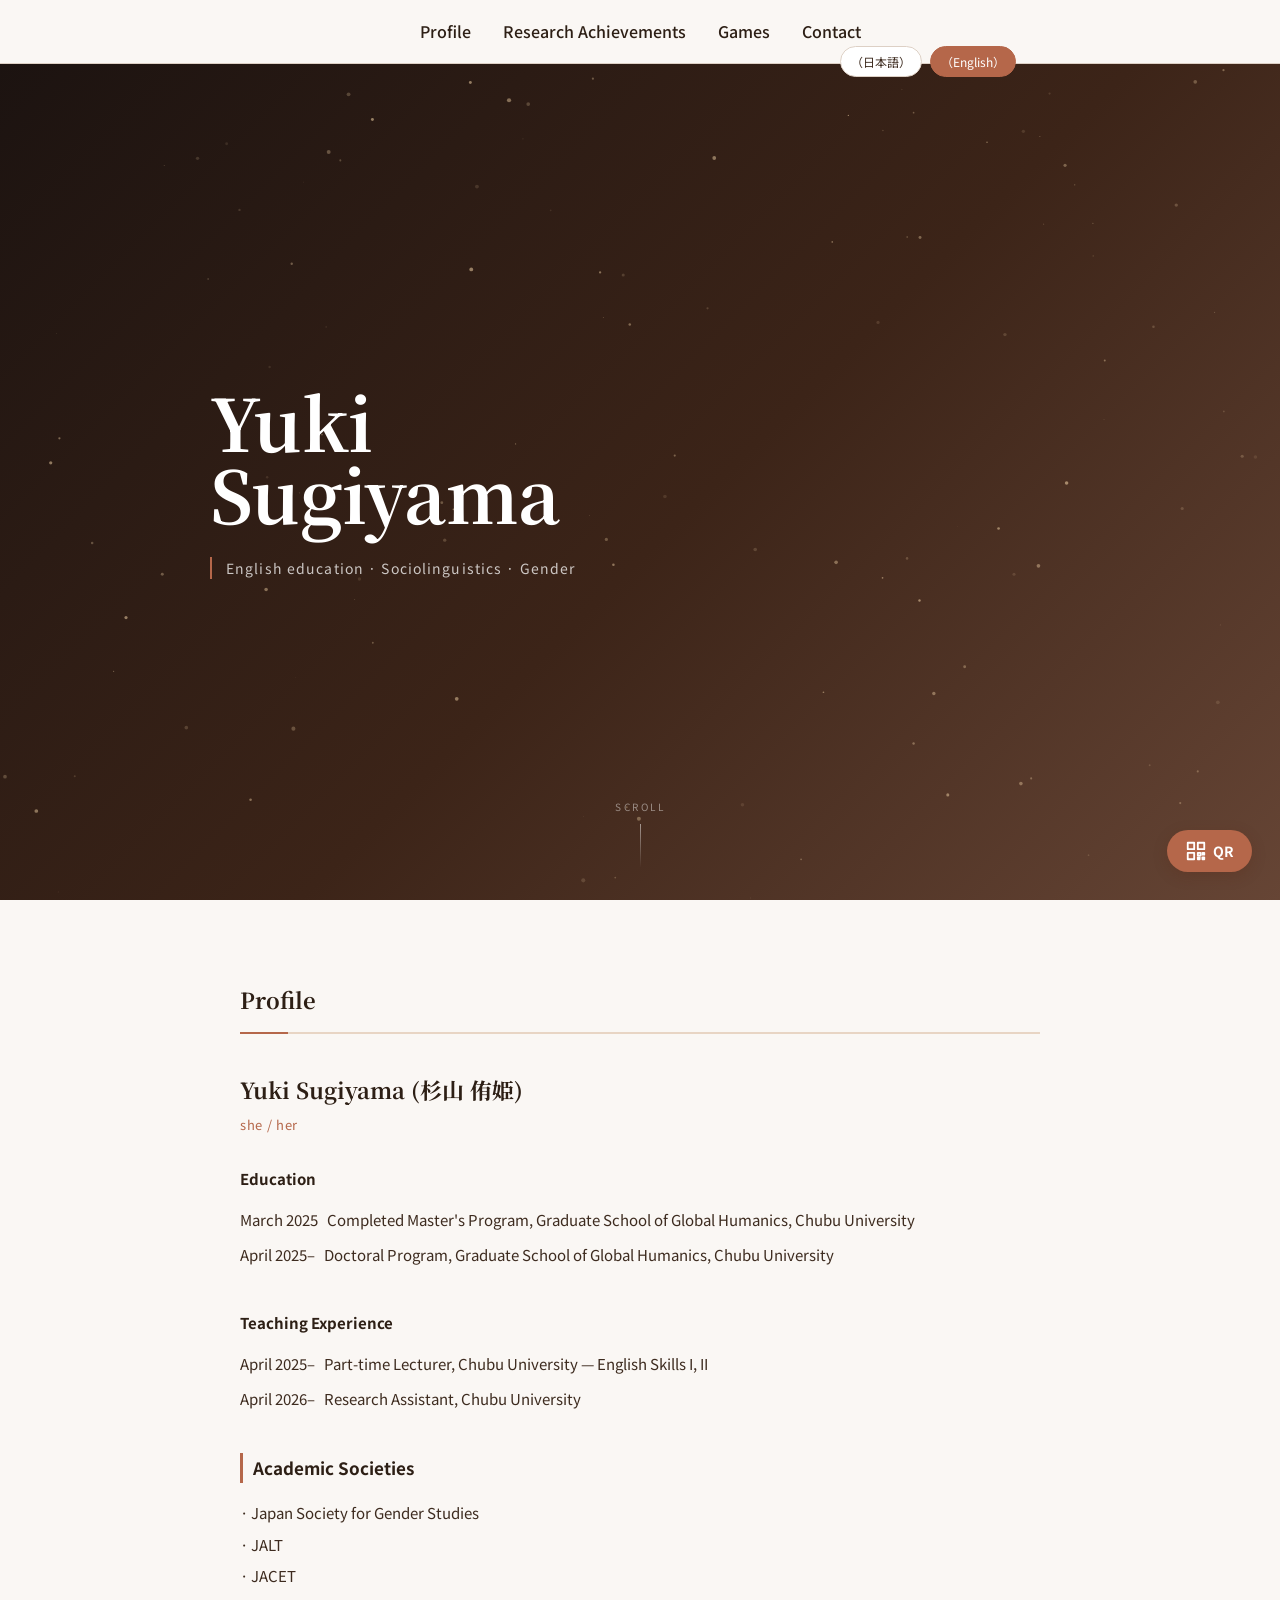
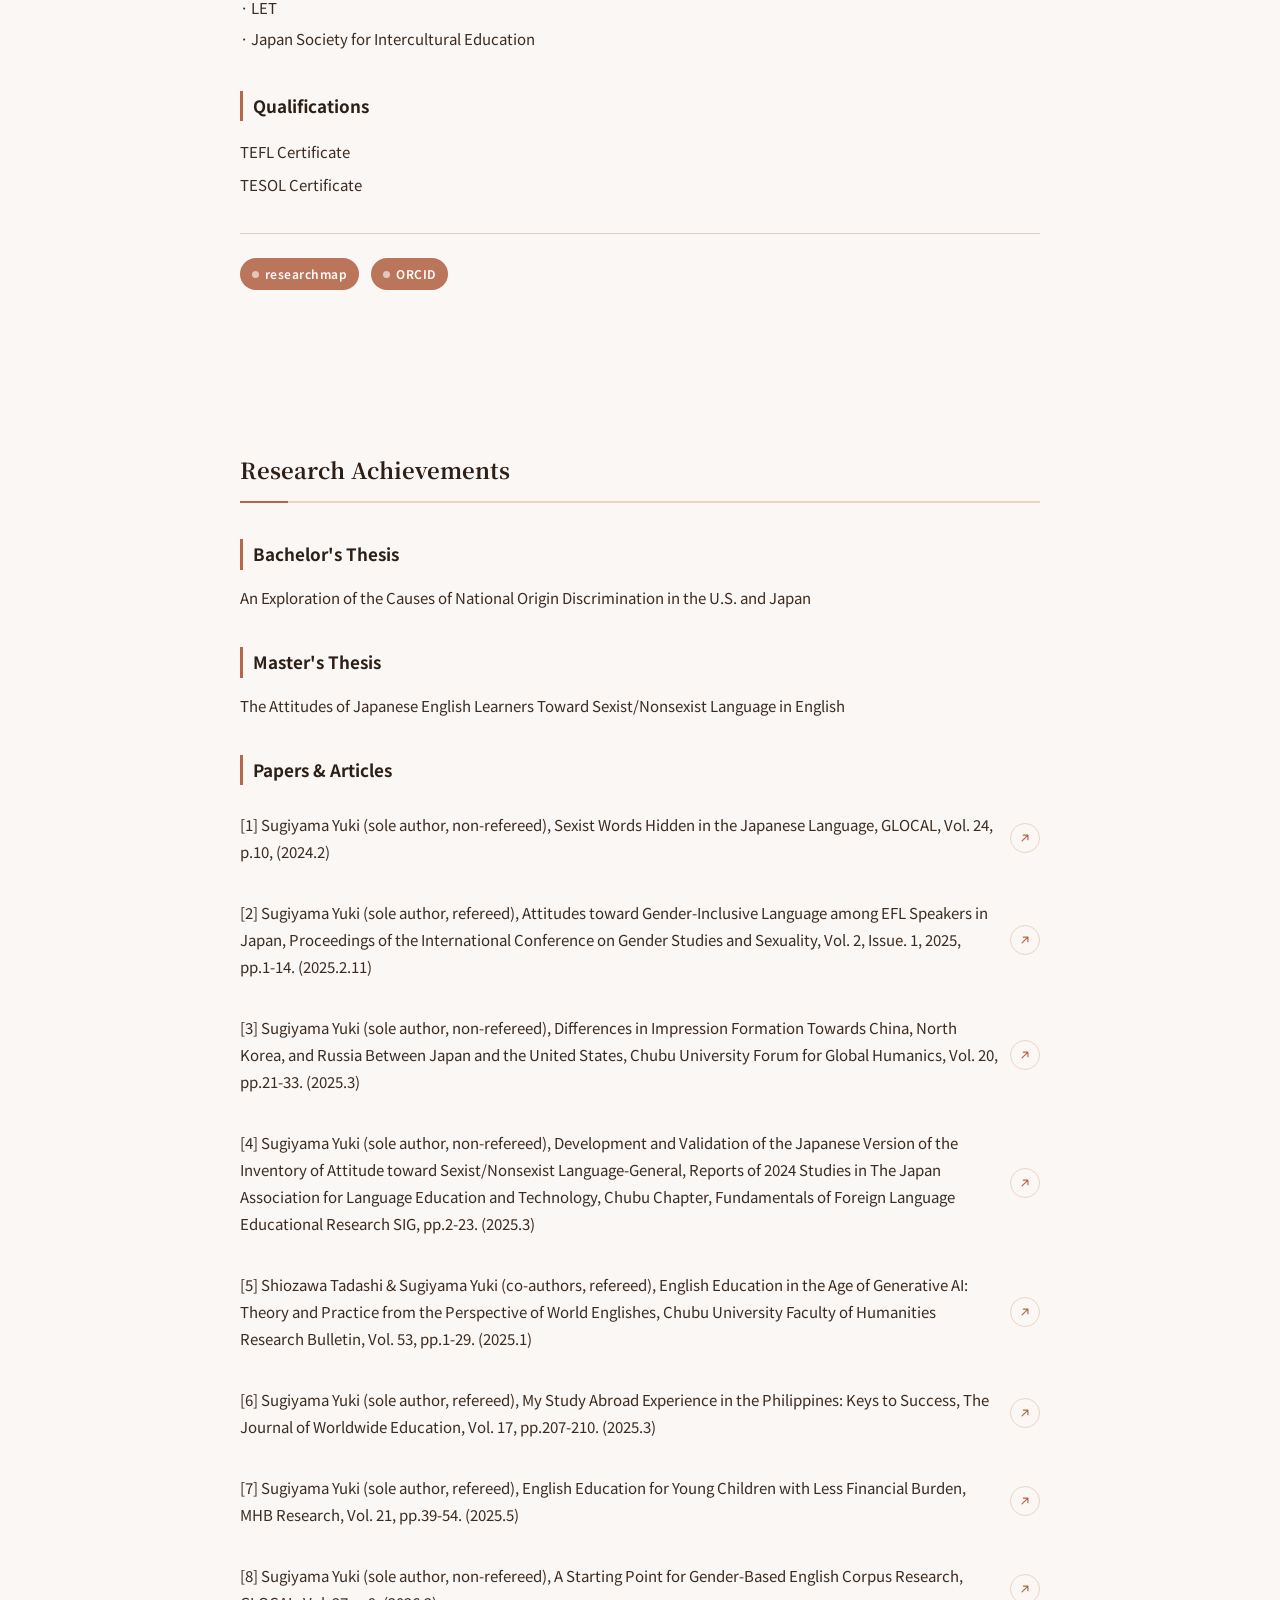
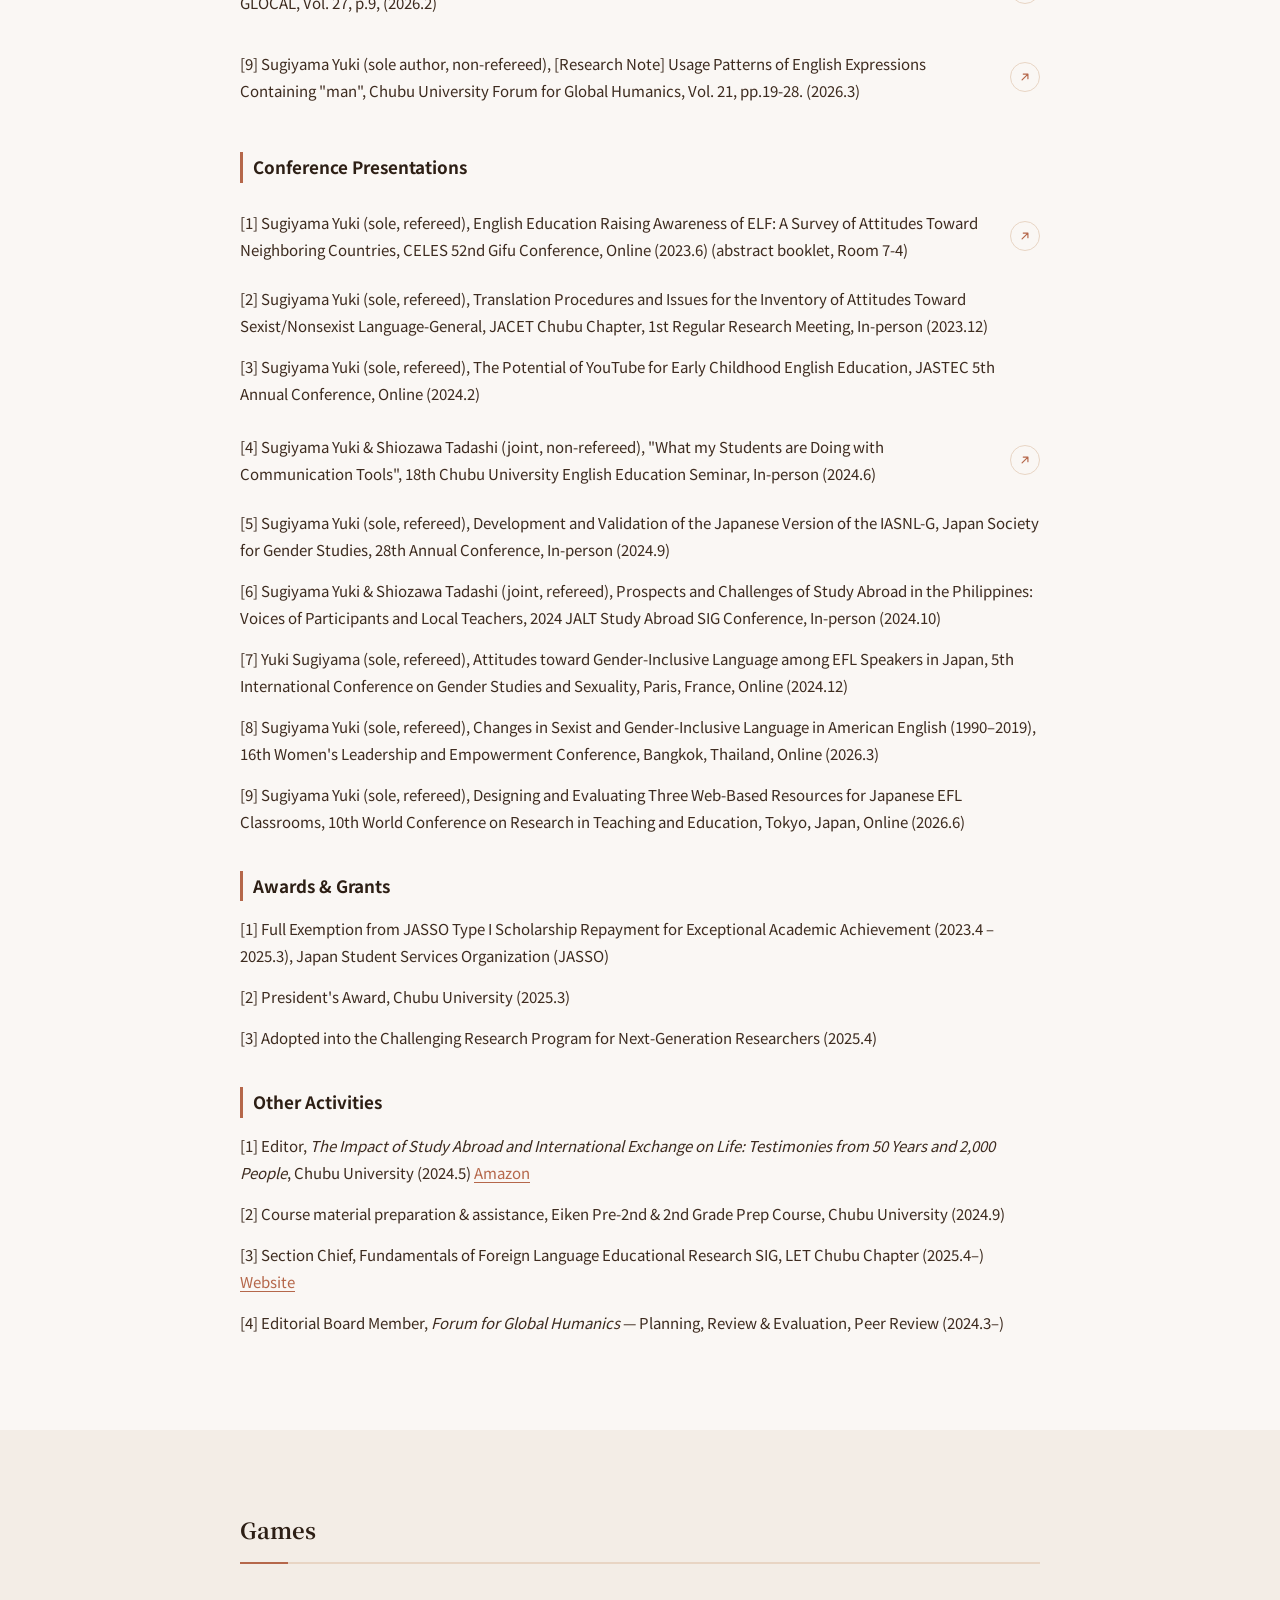
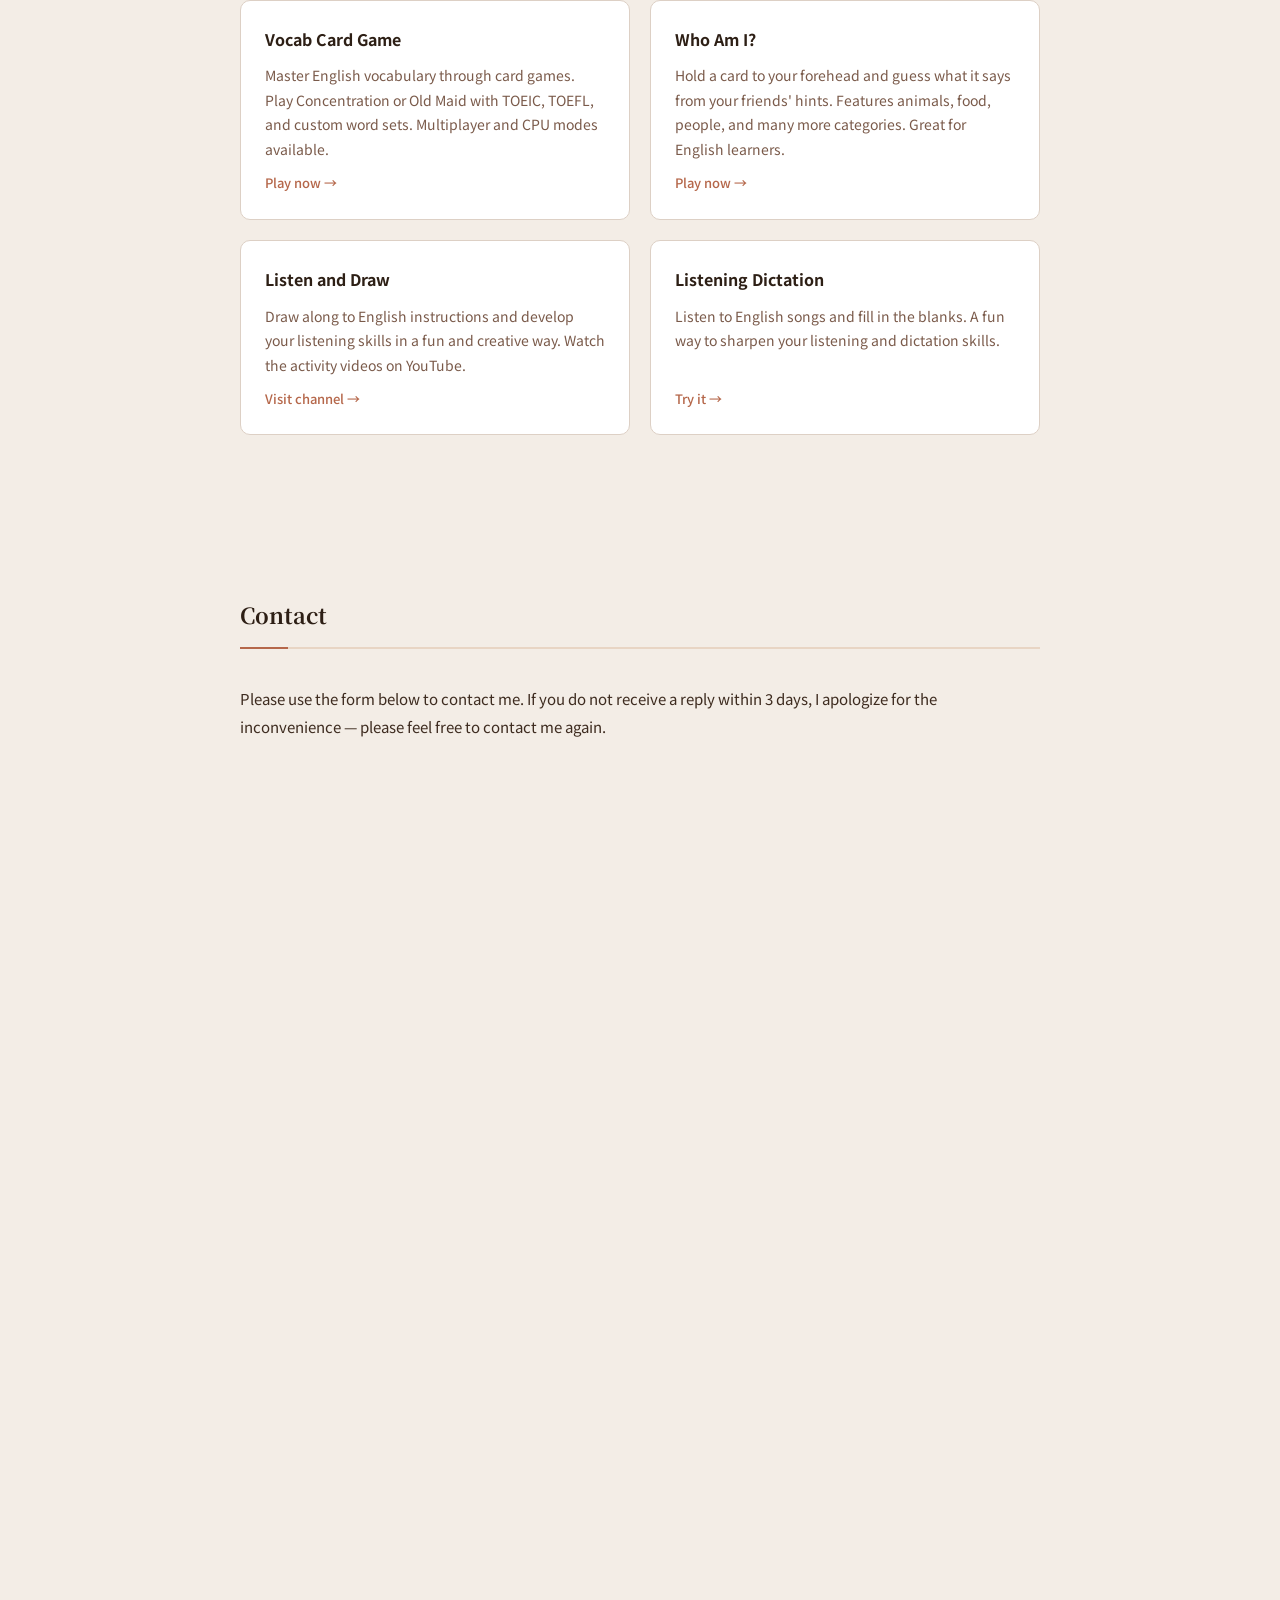
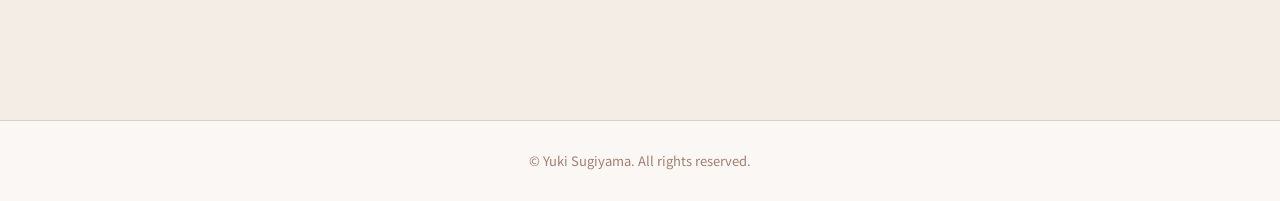
==== index-en.html @ 424f54a1 "Use hoverable link cards for presentations with PDFs Co-Authored-By: Claude Opus 5.5 <noreply@anthro" ====
<!DOCTYPE html>
<html lang="en">
<head>
  <meta charset="UTF-8">
  <meta name="viewport" content="width=device-width, initial-scale=1.0">
  <title>Yuki Sugiyama</title>
  <meta name="description" content="Personal website of Yuki Sugiyama, a doctoral researcher at Chubu University specializing in English education, sociolinguistics, and gender studies. Includes research publications and conference presentations.">
  <meta name="keywords" content="Yuki Sugiyama, English education, sociolinguistics, gender studies, Chubu University, gender-inclusive language, EFL">
  <meta name="author" content="Yuki Sugiyama">
  <link rel="canonical" href="https://klcyber.github.io/yukisugiyama-hp/index-en.html">
  <meta property="og:title" content="Yuki Sugiyama">
  <meta property="og:description" content="Personal website of Yuki Sugiyama, doctoral researcher specializing in English education, sociolinguistics, and gender studies.">
  <meta property="og:url" content="https://klcyber.github.io/yukisugiyama-hp/index-en.html">
  <meta property="og:type" content="website">
  <meta property="og:locale" content="en_US">
  <link rel="icon" href="favicon.svg" type="image/svg+xml">
  <link rel="stylesheet" href="style.css">
</head>
<body>

  <!-- NAVIGATION -->
  <header>
    <nav>
      <button class="hamburger" id="hamburger" aria-label="Menu">
        <span></span><span></span><span></span>
      </button>
      <div class="nav-main" id="nav-main">
        <ul class="nav-links">
          <li><a href="#profile">Profile</a></li>
          <li><a href="#research">Research Achievements</a></li>
          <li><a href="#games">Games</a></li>
          <li><a href="#contact">Contact</a></li>
        </ul>
        <div class="nav-lang">
          <a href="index.html">（日本語）</a>
          <a href="index-en.html" class="active">（English）</a>
        </div>
      </div>
    </nav>
  </header>

  <main>

    <!-- HERO -->
    <section id="hero">
      <canvas id="hero-canvas"></canvas>
      <div class="hero-inner">
        <div class="hero-content">
          <p class="hero-en-name">Yuki<br>Sugiyama</p>
          <p class="hero-tagline">English education &middot; Sociolinguistics &middot; Gender</p>
        </div>
      </div>
      <div class="hero-scroll" aria-hidden="true">
        <span>scroll</span>
        <div class="hero-scroll-line"></div>
      </div>
    </section>

    <!-- PROFILE -->
    <section id="profile" class="section reveal">
      <div class="section-inner">
        <h2 class="section-title">Profile</h2>

        <p class="profile-name">Yuki Sugiyama (杉山 侑姫)</p>
        <p class="profile-pronouns">she / her</p>

        <p class="profile-label">Education</p>
        <ul class="education-list">
          <li>March 2025 &nbsp; Completed Master's Program, Graduate School of Global Humanics, Chubu University</li>
          <li>April 2025– &nbsp; Doctoral Program, Graduate School of Global Humanics, Chubu University</li>
        </ul>

        <p class="profile-label">Teaching Experience</p>
        <ul class="education-list">
          <li>April 2025– &nbsp; Part-time Lecturer, Chubu University — English Skills I, II</li>
          <li>April 2026– &nbsp; Research Assistant, Chubu University</li>
        </ul>

        <h3 class="sub-title">Academic Societies</h3>
        <p class="society-list">
          · Japan Society for Gender Studies<br>
          · JALT<br>
          · JACET<br>
          · LET<br>
          · Japan Society for Intercultural Education
        </p>

        <h3 class="sub-title">Qualifications</h3>
        <ul class="cert-list">
          <li>TEFL Certificate</li>
          <li>TESOL Certificate</li>
        </ul>

        <div class="profile-links">
          <a href="https://researchmap.jp/elmon" target="_blank" rel="noopener" class="profile-link-btn">
            researchmap
          </a>
          <a href="https://orcid.org/0009-0003-7171-4596" target="_blank" rel="noopener" class="profile-link-btn">
            ORCID
          </a>
        </div>
      </div>
    </section>

    <!-- RESEARCH ACHIEVEMENTS -->
    <section id="research" class="section reveal">
      <div class="section-inner">
        <h2 class="section-title">Research Achievements</h2>

        <h3 class="sub-title">Bachelor's Thesis</h3>
        <p class="research-item">An Exploration of the Causes of National Origin Discrimination in the U.S. and Japan</p>

        <h3 class="sub-title">Master's Thesis</h3>
        <p class="research-item">The Attitudes of Japanese English Learners Toward Sexist/Nonsexist Language in English</p>

        <h3 class="sub-title">Papers & Articles</h3>
        <p class="research-item paper-linked">
          [1] Sugiyama Yuki (sole author, non-refereed), Sexist Words Hidden in the Japanese Language, GLOCAL, Vol. 24, p.10, (2024.2)
          <a href="https://www.chubu.ac.jp/academics/wp-content/uploads/sites/9/2024/03/graduate-global-humanics-report-24.pdf" target="_blank" rel="noopener" class="paper-link" aria-label="Open paper"><svg viewBox="0 0 24 24" width="14" height="14" aria-hidden="true"><path d="M7 17L17 7M9 7h8v8" fill="none" stroke="currentColor" stroke-width="2" stroke-linecap="round" stroke-linejoin="round"/></svg></a>
        </p>
        <p class="research-item paper-linked">
          [2] Sugiyama Yuki (sole author, refereed), Attitudes toward Gender-Inclusive Language among EFL Speakers in Japan, Proceedings of the International Conference on Gender Studies and Sexuality, Vol. 2, Issue. 1, 2025, pp.1-14. (2025.2.11)
          <a href="https://www.researchgate.net/publication/388889682_The_Attitudes_toward_Gender-Inclusive_Language_among_EFL_Speakers_in_Japan" target="_blank" rel="noopener" class="paper-link" aria-label="Open paper"><svg viewBox="0 0 24 24" width="14" height="14" aria-hidden="true"><path d="M7 17L17 7M9 7h8v8" fill="none" stroke="currentColor" stroke-width="2" stroke-linecap="round" stroke-linejoin="round"/></svg></a>
        </p>
        <p class="research-item paper-linked">
          [3] Sugiyama Yuki (sole author, non-refereed), Differences in Impression Formation Towards China, North Korea, and Russia Between Japan and the United States, Chubu University Forum for Global Humanics, Vol. 20, pp.21-33. (2025.3)
          <a href="https://elib.bliss.chubu.ac.jp/iwjs0030opc/XC24000139" target="_blank" rel="noopener" class="paper-link" aria-label="Open paper"><svg viewBox="0 0 24 24" width="14" height="14" aria-hidden="true"><path d="M7 17L17 7M9 7h8v8" fill="none" stroke="currentColor" stroke-width="2" stroke-linecap="round" stroke-linejoin="round"/></svg></a>
        </p>
        <p class="research-item paper-linked">
          [4] Sugiyama Yuki (sole author, non-refereed), Development and Validation of the Japanese Version of the Inventory of Attitude toward Sexist/Nonsexist Language-General, Reports of 2024 Studies in The Japan Association for Language Education and Technology, Chubu Chapter, Fundamentals of Foreign Language Educational Research SIG, pp.2-23. (2025.3)
          <a href="https://www.letchubu.org/sig/kiso/報告論集/外国語教育基礎研究部会2024年度報告論集/" target="_blank" rel="noopener" class="paper-link" aria-label="Open paper"><svg viewBox="0 0 24 24" width="14" height="14" aria-hidden="true"><path d="M7 17L17 7M9 7h8v8" fill="none" stroke="currentColor" stroke-width="2" stroke-linecap="round" stroke-linejoin="round"/></svg></a>
        </p>
        <p class="research-item paper-linked">
          [5] Shiozawa Tadashi &amp; Sugiyama Yuki (co-authors, refereed), English Education in the Age of Generative AI: Theory and Practice from the Perspective of World Englishes, Chubu University Faculty of Humanities Research Bulletin, Vol. 53, pp.1-29. (2025.1)
          <a href="https://elib.bliss.chubu.ac.jp/iwjs0030opc/XC24000131" target="_blank" rel="noopener" class="paper-link" aria-label="Open paper"><svg viewBox="0 0 24 24" width="14" height="14" aria-hidden="true"><path d="M7 17L17 7M9 7h8v8" fill="none" stroke="currentColor" stroke-width="2" stroke-linecap="round" stroke-linejoin="round"/></svg></a>
        </p>
        <p class="research-item paper-linked">
          [6] Sugiyama Yuki (sole author, refereed), My Study Abroad Experience in the Philippines: Keys to Success, The Journal of Worldwide Education, Vol. 17, pp.207-210. (2025.3)
          <a href="https://drive.google.com/file/d/1z8dxnHLwElWVASfMl4xkGXuutMvFASbz/view" target="_blank" rel="noopener" class="paper-link" aria-label="Open paper"><svg viewBox="0 0 24 24" width="14" height="14" aria-hidden="true"><path d="M7 17L17 7M9 7h8v8" fill="none" stroke="currentColor" stroke-width="2" stroke-linecap="round" stroke-linejoin="round"/></svg></a>
        </p>
        <p class="research-item paper-linked">
          [7] Sugiyama Yuki (sole author, refereed), English Education for Young Children with Less Financial Burden, MHB Research, Vol. 21, pp.39-54. (2025.5)
          <a href="https://hdl.handle.net/11094/102058" target="_blank" rel="noopener" class="paper-link" aria-label="Open paper"><svg viewBox="0 0 24 24" width="14" height="14" aria-hidden="true"><path d="M7 17L17 7M9 7h8v8" fill="none" stroke="currentColor" stroke-width="2" stroke-linecap="round" stroke-linejoin="round"/></svg></a>
        </p>
        <p class="research-item paper-linked">
          [8] Sugiyama Yuki (sole author, non-refereed), A Starting Point for Gender-Based English Corpus Research, GLOCAL, Vol. 27, p.9, (2026.2)
          <a href="https://www.chubu.ac.jp/academics/wp-content/uploads/sites/9/2026/03/graduate-global-humanics-report-27.pdf" target="_blank" rel="noopener" class="paper-link" aria-label="Open paper"><svg viewBox="0 0 24 24" width="14" height="14" aria-hidden="true"><path d="M7 17L17 7M9 7h8v8" fill="none" stroke="currentColor" stroke-width="2" stroke-linecap="round" stroke-linejoin="round"/></svg></a>
        </p>
        <p class="research-item paper-linked">
          [9] Sugiyama Yuki (sole author, non-refereed), [Research Note] Usage Patterns of English Expressions Containing "man", Chubu University Forum for Global Humanics, Vol. 21, pp.19-28. (2026.3)
          <a href="https://elib.bliss.chubu.ac.jp/iwjs0030opc/XC25000104" target="_blank" rel="noopener" class="paper-link" aria-label="Open paper"><svg viewBox="0 0 24 24" width="14" height="14" aria-hidden="true"><path d="M7 17L17 7M9 7h8v8" fill="none" stroke="currentColor" stroke-width="2" stroke-linecap="round" stroke-linejoin="round"/></svg></a>
        </p>

        <h3 class="sub-title">Conference Presentations</h3>
        <p class="research-item paper-linked">
          [1] Sugiyama Yuki (sole, refereed), English Education Raising Awareness of ELF: A Survey of Attitudes Toward Neighboring Countries, CELES 52nd Gifu Conference, Online (2023.6) (abstract booklet, Room 7-4)
          <a href="https://www.celes.info/gifu2023/wp-content/uploads/2023/06/%E5%B2%90%E9%98%9C%E5%A4%A7%E4%BC%9A2023_%E7%99%BA%E8%A1%A8%E8%A6%81%E6%97%A8%E3%81%BE%E3%81%A8%E3%82%81%E4%B8%80%E6%97%A5%E7%9B%AE_%E6%94%B9.pdf" target="_blank" rel="noopener" class="paper-link" aria-label="Open material"><svg viewBox="0 0 24 24" width="14" height="14" aria-hidden="true"><path d="M7 17L17 7M9 7h8v8" fill="none" stroke="currentColor" stroke-width="2" stroke-linecap="round" stroke-linejoin="round"/></svg></a>
        </p>
        <p class="research-item">
          [2] Sugiyama Yuki (sole, refereed), Translation Procedures and Issues for the Inventory of Attitudes Toward Sexist/Nonsexist Language-General, JACET Chubu Chapter, 1st Regular Research Meeting, In-person (2023.12)
        </p>
        <p class="research-item">
          [3] Sugiyama Yuki (sole, refereed), The Potential of YouTube for Early Childhood English Education, JASTEC 5th Annual Conference, Online (2024.2)
        </p>
        <p class="research-item paper-linked">
          [4] Sugiyama Yuki &amp; Shiozawa Tadashi (joint, non-refereed), "What my Students are Doing with Communication Tools", 18th Chubu University English Education Seminar, In-person (2024.6)
          <a href="https://www.chubu.ac.jp/news/wp-content/uploads/sites/3/2024/05/news-33935-01.pdf" target="_blank" rel="noopener" class="paper-link" aria-label="Open material"><svg viewBox="0 0 24 24" width="14" height="14" aria-hidden="true"><path d="M7 17L17 7M9 7h8v8" fill="none" stroke="currentColor" stroke-width="2" stroke-linecap="round" stroke-linejoin="round"/></svg></a>
        </p>
        <p class="research-item">
          [5] Sugiyama Yuki (sole, refereed), Development and Validation of the Japanese Version of the IASNL-G, Japan Society for Gender Studies, 28th Annual Conference, In-person (2024.9)
        </p>
        <p class="research-item">
          [6] Sugiyama Yuki &amp; Shiozawa Tadashi (joint, refereed), Prospects and Challenges of Study Abroad in the Philippines: Voices of Participants and Local Teachers, 2024 JALT Study Abroad SIG Conference, In-person (2024.10)
        </p>
        <p class="research-item">
          [7] Yuki Sugiyama (sole, refereed), Attitudes toward Gender-Inclusive Language among EFL Speakers in Japan, 5th International Conference on Gender Studies and Sexuality, Paris, France, Online (2024.12)
        </p>
        <p class="research-item">
          [8] Sugiyama Yuki (sole, refereed), Changes in Sexist and Gender-Inclusive Language in American English (1990–2019), 16th Women's Leadership and Empowerment Conference, Bangkok, Thailand, Online (2026.3)
        </p>
        <p class="research-item">
          [9] Sugiyama Yuki (sole, refereed), Designing and Evaluating Three Web-Based Resources for Japanese EFL Classrooms, 10th World Conference on Research in Teaching and Education, Tokyo, Japan, Online (2026.6)
        </p>

        <h3 class="sub-title">Awards & Grants</h3>
        <p class="research-item">
          [1] Full Exemption from JASSO Type I Scholarship Repayment for Exceptional Academic Achievement (2023.4 – 2025.3), Japan Student Services Organization (JASSO)
        </p>
        <p class="research-item">
          [2] President's Award, Chubu University (2025.3)
        </p>
        <p class="research-item">
          [3] Adopted into the Challenging Research Program for Next-Generation Researchers (2025.4)
        </p>

        <h3 class="sub-title">Other Activities</h3>
        <p class="research-item">
          [1] Editor, <em>The Impact of Study Abroad and International Exchange on Life: Testimonies from 50 Years and 2,000 People</em>, Chubu University (2024.5)
          <a href="https://www.amazon.co.jp/%E7%95%99%E5%AD%A6%E3%83%BB%E5%9B%BD%E9%9A%9B%E4%BA%A4%E6%B5%81%E3%81%8C%E4%BA%BA%E7%94%9F%E3%81%AB%E4%B8%8E%E3%81%88%E3%82%8B%E5%BD%B1%E9%9F%BF-50%E5%B9%B4%E3%83%BB2000%E4%BA%BA%E3%81%AE%E8%A8%BC%E8%A8%80-%E5%A1%A9%E6%BE%A4%E6%AD%A3/dp/4833141647" target="_blank" rel="noopener">Amazon</a>
        </p>
        <p class="research-item">
          [2] Course material preparation &amp; assistance, Eiken Pre-2nd &amp; 2nd Grade Prep Course, Chubu University (2024.9)
        </p>
        <p class="research-item">
          [3] Section Chief, Fundamentals of Foreign Language Educational Research SIG, LET Chubu Chapter (2025.4–)
          <a href="https://www.letchubu.org/sig/kiso/" target="_blank" rel="noopener">Website</a>
        </p>
        <p class="research-item">
          [4] Editorial Board Member, <em>Forum for Global Humanics</em> — Planning, Review & Evaluation, Peer Review (2024.3–)
        </p>

      </div>
    </section>

    <!-- GAMES -->
    <section id="games" class="section section--tinted reveal">
      <div class="section-inner">
        <h2 class="section-title">Games</h2>
        <div class="games-grid">
          <div class="game-card" data-url="https://card-games-for-english-leaners.onrender.com">
            <p class="game-card-title">Vocab Card Game</p>
            <p class="game-card-desc">Master English vocabulary through card games. Play Concentration or Old Maid with TOEIC, TOEFL, and custom word sets. Multiplayer and CPU modes available.</p>
            <p class="game-card-link">Play now →</p>
          </div>
          <div class="game-card" data-url="https://who-am-i-game.elmon.workers.dev/">
            <p class="game-card-title">Who Am I?</p>
            <p class="game-card-desc">Hold a card to your forehead and guess what it says from your friends' hints. Features animals, food, people, and many more categories. Great for English learners.</p>
            <p class="game-card-link">Play now →</p>
          </div>
          <a href="https://www.youtube.com/@English_activity_box" target="_blank" rel="noopener" class="game-card">
            <p class="game-card-title">Listen and Draw</p>
            <p class="game-card-desc">Draw along to English instructions and develop your listening skills in a fun and creative way. Watch the activity videos on YouTube.</p>
            <p class="game-card-link">Visit channel →</p>
          </a>
          <div class="game-card" data-url="https://app-umber-psi-60.vercel.app">
            <p class="game-card-title">Listening Dictation</p>
            <p class="game-card-desc">Listen to English songs and fill in the blanks. A fun way to sharpen your listening and dictation skills.</p>
            <p class="game-card-link">Try it →</p>
          </div>
        </div>
      </div>
    </section>

    <!-- CONTACT -->
    <section id="contact" class="section section--tinted reveal">
      <div class="section-inner">
        <h2 class="section-title">Contact</h2>
        <p class="contact-desc">
          Please use the form below to contact me. If you do not receive a reply within 3 days, I apologize for the inconvenience — please feel free to contact me again.
        </p>

        <iframe
          src="https://docs.google.com/forms/d/e/1FAIpQLSfPTcfLMwFnwICexM254qC-BGEjF3YNOuxjrLRSAFQ_iRl4vw/viewform?embedded=true"
          class="google-form"
          frameborder="0"
          marginheight="0"
          marginwidth="0">Loading…</iframe>
      </div>
    </section>

  </main>

  <footer>
    <p>&copy; Yuki Sugiyama. All rights reserved.</p>
  </footer>

  <!-- QR Code Button -->
  <button class="qr-btn" id="qrBtn" title="Show QR Code">
    <svg xmlns="http://www.w3.org/2000/svg" width="22" height="22" viewBox="0 0 24 24" fill="none" stroke="currentColor" stroke-width="2" stroke-linecap="round" stroke-linejoin="round">
      <rect x="3" y="3" width="7" height="7"/><rect x="14" y="3" width="7" height="7"/>
      <rect x="3" y="14" width="7" height="7"/><rect x="14" y="14" width="3" height="3"/>
      <rect x="19" y="14" width="2" height="2"/><rect x="14" y="19" width="2" height="2"/>
      <rect x="19" y="19" width="2" height="2"/>
    </svg>
    QR
  </button>

  <!-- Password Modal -->
  <div class="pw-modal" id="pwModal">
    <div class="pw-modal-box">
      <p class="pw-modal-title">Enter password</p>
      <input type="password" class="pw-modal-input" id="pwInput" placeholder="password">
      <p class="pw-modal-error" id="pwError">Incorrect password</p>
      <div class="pw-modal-btns">
        <button class="pw-modal-cancel" id="pwCancel">Cancel</button>
        <button class="pw-modal-submit" id="pwSubmit">Open</button>
      </div>
    </div>
  </div>

  <!-- QR Modal -->
  <div class="qr-modal" id="qrModal">
    <div class="qr-modal-box">
      <p class="qr-modal-label">Open on your phone</p>
      <div id="qrcode"></div>
      <p class="qr-modal-url" id="qrUrl"></p>
      <button class="qr-modal-close" id="qrClose">Close</button>
    </div>
  </div>

  <script src="qrcode.min.js"></script>
  <script>
    const hamburger = document.getElementById('hamburger');
    const navMain = document.getElementById('nav-main');
    hamburger.addEventListener('click', () => {
      navMain.classList.toggle('open');
    });

    document.querySelectorAll('.nav-links a').forEach(link => {
      link.addEventListener('click', () => {
        navMain.classList.remove('open');
      });
    });

    // Particle effect
    const canvas = document.getElementById('hero-canvas');
    const ctx = canvas.getContext('2d');
    function resizeCanvas() {
      canvas.width = canvas.offsetWidth;
      canvas.height = canvas.offsetHeight;
    }
    resizeCanvas();
    window.addEventListener('resize', resizeCanvas);

    const particles = Array.from({ length: 130 }, () => ({
      x: Math.random() * canvas.width,
      y: Math.random() * canvas.height,
      r: Math.random() * 1.8 + 0.3,
      dx: (Math.random() - 0.5) * 0.22,
      dy: -(Math.random() * 0.28 + 0.08),
      alpha: Math.random() * 0.45 + 0.1,
    }));

    function drawParticles() {
      ctx.clearRect(0, 0, canvas.width, canvas.height);
      particles.forEach(p => {
        ctx.beginPath();
        ctx.arc(p.x, p.y, p.r, 0, Math.PI * 2);
        ctx.fillStyle = `rgba(245, 215, 170, ${p.alpha})`;
        ctx.fill();
        p.x += p.dx;
        p.y += p.dy;
        if (p.y < -4) { p.y = canvas.height + 4; p.x = Math.random() * canvas.width; }
        if (p.x < -4) p.x = canvas.width + 4;
        if (p.x > canvas.width + 4) p.x = -4;
      });
      requestAnimationFrame(drawParticles);
    }
    drawParticles();

    // QR Code
    const qrBtn = document.getElementById('qrBtn');
    const qrModal = document.getElementById('qrModal');
    const qrClose = document.getElementById('qrClose');
    const qrUrl = document.getElementById('qrUrl');
    let qrGenerated = false;

    qrBtn.addEventListener('click', () => {
      const url = window.location.href.split('?')[0];
      qrUrl.textContent = url;
      if (!qrGenerated) {
        new QRCode(document.getElementById('qrcode'), {
          text: url,
          width: 180,
          height: 180,
          colorDark: '#000000',
          colorLight: '#ffffff',
        });
        qrGenerated = true;
      }
      qrModal.classList.add('open');
    });

    qrClose.addEventListener('click', () => qrModal.classList.remove('open'));
    qrModal.addEventListener('click', (e) => {
      if (e.target === qrModal) qrModal.classList.remove('open');
    });

    // Password modal
    const pwModal = document.getElementById('pwModal');
    const pwInput = document.getElementById('pwInput');
    const pwError = document.getElementById('pwError');
    const pwSubmit = document.getElementById('pwSubmit');
    const pwCancel = document.getElementById('pwCancel');
    let pendingUrl = '';

    document.querySelectorAll('.game-card[data-url]').forEach(card => {
      card.addEventListener('click', () => {
        pendingUrl = card.dataset.url;
        pwInput.value = '';
        pwError.style.display = 'none';
        pwModal.classList.add('open');
        pwInput.focus();
      });
    });

    function submitPassword() {
      if (pwInput.value === 'yukisugiyamapass') {
        pwModal.classList.remove('open');
        window.open(pendingUrl, '_blank', 'noopener');
      } else {
        pwError.style.display = 'block';
        pwInput.value = '';
        pwInput.focus();
      }
    }

    pwSubmit.addEventListener('click', submitPassword);
    pwInput.addEventListener('keydown', e => { if (e.key === 'Enter') submitPassword(); });
    pwCancel.addEventListener('click', () => pwModal.classList.remove('open'));
    pwModal.addEventListener('click', e => { if (e.target === pwModal) pwModal.classList.remove('open'); });

    // Whole paper card opens its link
    document.querySelectorAll('.paper-linked').forEach(item => {
      item.addEventListener('click', e => {
        if (e.target.closest('a') || window.getSelection().toString()) return;
        item.querySelector('.paper-link').click();
      });
    });

    // Scroll reveal
    const observer = new IntersectionObserver((entries) => {
      entries.forEach(e => { if (e.isIntersecting) e.target.classList.add('visible'); });
    }, { threshold: 0.08 });
    document.querySelectorAll('.reveal').forEach(el => observer.observe(el));

  </script>

</body>
</html>
---- style.css ----
@import url('https://fonts.googleapis.com/css2?family=Noto+Sans+JP:wght@400;500;700&family=Noto+Serif+JP:wght@400;700&display=swap');

:root {
  --color-text: #3d2b1f;
  --color-heading: #2d1f15;
  --color-bg: #faf7f4;
  --color-section: #f3ede6;
  --color-accent: #b5674a;
  --color-accent-light: #e8d5c4;
  --color-border: #ddd0c5;
  --max-width: 800px;
  --nav-height: 64px;
  --radius: 10px;
}

* {
  box-sizing: border-box;
  margin: 0;
  padding: 0;
}

html {
  scroll-behavior: smooth;
}

body {
  font-family: 'Noto Sans JP', sans-serif;
  font-size: 16px;
  color: var(--color-text);
  background-color: var(--color-bg);
  line-height: 1.8;
}

/* ==================== NAVIGATION ==================== */
header {
  position: fixed;
  top: 0;
  left: 0;
  right: 0;
  z-index: 1000;
  background-color: #faf7f4;
  border-bottom: 1px solid var(--color-border);
  height: var(--nav-height);
}

nav {
  max-width: var(--max-width);
  margin: 0 auto;
  height: 100%;
  display: flex;
  align-items: center;
  justify-content: center;
  position: relative;
  padding: 0 24px;
}

.nav-links {
  display: flex;
  align-items: center;
  gap: 32px;
  list-style: none;
}

.nav-links a {
  text-decoration: none;
  color: var(--color-heading);
  font-size: 16px;
  font-weight: 500;
  position: relative;
  transition: color 0.2s;
}

.nav-links a::after {
  content: '';
  position: absolute;
  bottom: -3px;
  left: 0;
  width: 0;
  height: 2px;
  background-color: var(--color-accent);
  transition: width 0.25s ease;
}

.nav-links a:hover {
  color: var(--color-accent);
}

.nav-links a:hover::after {
  width: 100%;
}

.nav-lang {
  display: flex;
  gap: 8px;
  position: absolute;
  right: 24px;
}

.nav-lang a {
  font-size: 12px;
  color: var(--color-text) !important;
  text-decoration: none;
  padding: 4px 10px;
  border: 1px solid var(--color-border);
  border-radius: 20px;
  background-color: #ffffff !important;
  transition: all 0.2s;
}

.nav-lang a.active {
  background-color: var(--color-accent) !important;
  border-color: var(--color-accent) !important;
  color: #ffffff !important;
}

.nav-lang a:hover,
.nav-lang a.active {
  background-color: var(--color-accent);
  border-color: var(--color-accent);
  color: #fff;
}

.hamburger {
  display: none;
  flex-direction: column;
  gap: 5px;
  cursor: pointer;
  background: none;
  border: none;
  padding: 4px;
}

.hamburger span {
  display: block;
  width: 24px;
  height: 2px;
  background-color: var(--color-heading);
  transition: all 0.3s;
}

/* ==================== HERO ==================== */
#hero {
  height: 100vh;
  min-height: 500px;
  background: linear-gradient(135deg, #1a1210 0%, #3c2418 55%, #664535 100%);
  display: flex;
  flex-direction: column;
  align-items: center;
  justify-content: center;
  position: relative;
  overflow: hidden;
  padding: var(--nav-height) 60px 0;
}

#hero-canvas {
  position: absolute;
  inset: 0;
  width: 100%;
  height: 100%;
  pointer-events: none;
  z-index: 0;
}

.hero-inner,
.hero-scroll {
  position: relative;
  z-index: 1;
}

.hero-inner {
  display: flex;
  align-items: center;
  justify-content: space-between;
  width: 100%;
  max-width: 860px;
  gap: 40px;
  animation: fadeInUp 1s ease both;
}

.hero-content {
  flex: 1;
}

.hero-en-name {
  font-family: 'Noto Serif JP', serif;
  font-size: 72px;
  font-weight: 700;
  color: #ffffff !important;
  line-height: 1.0;
  letter-spacing: -0.01em;
}

.hero-ja-name {
  color: rgba(255, 255, 255, 0.6) !important;
  font-size: 17px;
  margin-top: 14px;
  letter-spacing: 0.15em;
}

.hero-pronoun {
  color: #e8d5c4 !important;
  font-size: 12px;
  letter-spacing: 0.2em;
  margin-top: 6px;
}

.hero-tagline {
  color: rgba(255, 255, 255, 0.75) !important;
  font-size: 14px;
  margin-top: 28px;
  line-height: 1.6;
  border-left: 2px solid #b5674a;
  padding-left: 14px;
  letter-spacing: 0.08em;
}

/* Decorative circle */
.hero-deco {
  position: relative;
  width: 240px;
  height: 240px;
  flex-shrink: 0;
}

.hero-circle {
  position: absolute;
  inset: 0;
  border: 1px solid rgba(255, 255, 255, 0.3);
  border-radius: 50%;
  animation: rotateSlow 25s linear infinite;
}

.hero-circle::before {
  content: '';
  position: absolute;
  inset: 20px;
  border: 1px solid rgba(255, 255, 255, 0.15);
  border-radius: 50%;
}

.hero-circle::after {
  content: '';
  position: absolute;
  top: 6px;
  left: 50%;
  transform: translateX(-50%);
  width: 8px;
  height: 8px;
  background: #b5674a;
  border-radius: 50%;
}

.hero-kanji {
  position: absolute;
  inset: 0;
  display: flex;
  align-items: center;
  justify-content: center;
  font-family: 'Noto Serif JP', serif;
  font-size: 72px;
  font-weight: 700;
  color: rgba(255, 255, 255, 0.12) !important;
  letter-spacing: 0.05em;
  pointer-events: none;
  user-select: none;
}

/* Scroll indicator */
.hero-scroll {
  position: absolute;
  bottom: 32px;
  left: 50%;
  transform: translateX(-50%);
  display: flex;
  flex-direction: column;
  align-items: center;
  gap: 8px;
}

.hero-scroll span {
  font-size: 10px;
  color: rgba(255, 255, 255, 0.45) !important;
  letter-spacing: 0.25em;
  text-transform: uppercase;
}

.hero-scroll-line {
  width: 1px;
  height: 44px;
  background: linear-gradient(to bottom, rgba(255,255,255,0.5), transparent);
  animation: scrollLine 2s ease-in-out infinite;
}

@keyframes rotateSlow {
  from { transform: rotate(0deg); }
  to   { transform: rotate(360deg); }
}

@keyframes fadeInUp {
  from { opacity: 0; transform: translateY(30px); }
  to   { opacity: 1; transform: translateY(0); }
}

@keyframes scrollLine {
  0%   { transform: scaleY(0); transform-origin: top; }
  50%  { transform: scaleY(1); transform-origin: top; }
  51%  { transform: scaleY(1); transform-origin: bottom; }
  100% { transform: scaleY(0); transform-origin: bottom; }
}

@media (max-width: 640px) {
  #hero { padding: var(--nav-height) 28px 0; }
  .hero-deco { display: none; }
  .hero-en-name { font-size: 52px !important; }
  .hero-inner { justify-content: flex-start; }
}

/* ==================== SCROLL ANIMATION ==================== */
.reveal {
  opacity: 0;
  transform: translateY(24px);
  transition: opacity 0.65s ease, transform 0.65s ease;
}

.reveal.visible {
  opacity: 1;
  transform: translateY(0);
}

/* ==================== SECTIONS ==================== */
.section {
  padding: 80px 24px;
}

.section--tinted {
  background-color: var(--color-section);
}

.section-inner {
  max-width: var(--max-width);
  margin: 0 auto;
}

/* ==================== HEADINGS ==================== */
h2.section-title {
  font-family: 'Noto Serif JP', serif;
  font-size: 22px;
  font-weight: 700;
  color: var(--color-heading);
  padding-bottom: 12px;
  margin-bottom: 36px;
  border-bottom: 2px solid var(--color-accent-light);
  position: relative;
}

h2.section-title::after {
  content: '';
  position: absolute;
  bottom: -2px;
  left: 0;
  width: 48px;
  height: 2px;
  background-color: var(--color-accent);
}

h3.sub-title {
  font-size: 17px;
  font-weight: 700;
  color: var(--color-heading);
  margin: 36px 0 14px;
  padding-left: 10px;
  border-left: 3px solid var(--color-accent);
}

h3.sub-title:first-of-type {
  margin-top: 0;
}

/* ==================== PROFILE ==================== */
.profile-name {
  font-family: 'Noto Serif JP', serif;
  font-size: 22px;
  font-weight: 700;
  color: var(--color-heading);
  margin-bottom: 4px;
}

.profile-pronouns {
  font-size: 13px;
  color: var(--color-accent);
  margin-bottom: 28px;
  letter-spacing: 0.05em;
}

.profile-label {
  font-size: 15px;
  font-weight: 700;
  color: var(--color-heading);
  margin-bottom: 10px;
}

.education-list {
  list-style: none;
  margin-bottom: 36px;
}

.education-list li {
  padding: 5px 0;
  font-size: 15px;
  line-height: 1.7;
}

.society-list {
  font-size: 15px;
  line-height: 2.1;
}

.cert-list {
  list-style: none;
}

.cert-list li {
  padding: 3px 0;
  font-size: 15px;
}

/* ==================== RESEARCH ==================== */
.research-item {
  margin-bottom: 14px;
  font-size: 15px;
  line-height: 1.8;
}

.research-item a {
  color: var(--color-accent);
  text-decoration: underline;
  text-underline-offset: 3px;
}

.research-item a:hover {
  opacity: 0.7;
}

.paper-linked {
  position: relative;
  margin: 0 -14px 10px;
  padding: 12px 56px 12px 14px;
  border-radius: var(--radius);
  cursor: pointer;
  transition: background-color 0.25s, box-shadow 0.25s, transform 0.25s;
}

.paper-linked::before {
  content: '';
  position: absolute;
  left: 0;
  top: 12px;
  bottom: 12px;
  width: 3px;
  border-radius: 3px;
  background: var(--color-accent);
  transform: scaleY(0);
  transition: transform 0.25s;
}

.paper-linked:hover,
.paper-linked:focus-within {
  background: #fff;
  box-shadow: 0 8px 24px rgba(61, 43, 31, 0.10);
  transform: translateY(-2px);
}

.paper-linked:hover::before,
.paper-linked:focus-within::before {
  transform: scaleY(1);
}

.research-item a.paper-link {
  position: absolute;
  right: 14px;
  top: 50%;
  display: flex;
  align-items: center;
  justify-content: center;
  width: 30px;
  height: 30px;
  margin-top: -15px;
  border: 1.5px solid var(--color-accent-light);
  border-radius: 50%;
  color: var(--color-accent);
  text-decoration: none;
  opacity: 1;
  transition: background-color 0.25s, border-color 0.25s, color 0.25s;
}

.paper-link svg {
  transition: transform 0.25s;
}

.paper-linked:hover a.paper-link,
.paper-linked a.paper-link:focus-visible {
  background: var(--color-accent);
  border-color: var(--color-accent);
  color: #fff;
  opacity: 1;
}

.paper-linked:hover .paper-link svg {
  transform: translate(2px, -2px);
}

.paper-linked a.paper-link:focus-visible {
  outline: 2px solid var(--color-accent);
  outline-offset: 2px;
}

.research-note {
  font-size: 14px;
  color: #7a5a4a;
  margin-top: 10px;
  padding: 12px 16px;
  background: #fdf3ec;
  border-left: 3px solid var(--color-accent);
  border-radius: 0 var(--radius) var(--radius) 0;
}

/* ==================== GAMES ==================== */
.games-grid {
  display: grid;
  grid-template-columns: 1fr 1fr;
  gap: 20px;
  margin-top: 8px;
}

.game-card {
  background: #fff;
  border: 1px solid var(--color-border);
  border-radius: var(--radius);
  padding: 24px;
  text-decoration: none;
  color: inherit;
  display: flex;
  flex-direction: column;
  gap: 10px;
  transition: box-shadow 0.25s, transform 0.25s;
}

.game-card:hover {
  box-shadow: 0 6px 20px rgba(90, 40, 20, 0.12);
  transform: translateY(-3px);
}

.game-card-title {
  font-size: 16px;
  font-weight: 700;
  color: var(--color-heading);
}

.game-card-desc {
  font-size: 14px;
  color: #7a5a4a;
  line-height: 1.75;
}

.game-card-link {
  font-size: 13px;
  color: var(--color-accent);
  font-weight: 500;
  margin-top: auto;
}

@media (max-width: 600px) {
  .games-grid {
    grid-template-columns: 1fr;
  }
}

/* ==================== QR BUTTON ==================== */
.qr-btn {
  position: fixed;
  bottom: 28px;
  right: 28px;
  z-index: 900;
  background-color: var(--color-accent);
  color: #fff;
  border: none;
  border-radius: 50px;
  padding: 10px 18px;
  font-size: 14px;
  font-family: inherit;
  font-weight: 700;
  cursor: pointer;
  display: flex;
  align-items: center;
  gap: 6px;
  box-shadow: 0 4px 14px rgba(90, 40, 20, 0.25);
  transition: opacity 0.2s, transform 0.2s;
}

.qr-btn:hover {
  opacity: 0.85;
  transform: translateY(-2px);
}

.qr-modal {
  display: none;
  position: fixed;
  inset: 0;
  background: rgba(30, 15, 5, 0.5);
  z-index: 1100;
  align-items: center;
  justify-content: center;
}

.qr-modal.open {
  display: flex;
}

.qr-modal-box {
  background: #faf7f4;
  border-radius: 16px;
  padding: 32px 28px;
  text-align: center;
  display: flex;
  flex-direction: column;
  align-items: center;
  gap: 14px;
  box-shadow: 0 12px 40px rgba(30, 15, 5, 0.2);
}

.qr-modal-label {
  font-size: 16px;
  font-weight: 700;
  color: var(--color-heading);
}

.qr-modal-url {
  font-size: 11px;
  color: #a08070;
  word-break: break-all;
  max-width: 200px;
}

.qr-modal-close {
  margin-top: 4px;
  padding: 8px 28px;
  background: var(--color-accent);
  color: #fff;
  border: none;
  border-radius: 20px;
  font-size: 14px;
  font-family: inherit;
  cursor: pointer;
  transition: opacity 0.2s;
}

.qr-modal-close:hover {
  opacity: 0.8;
}

/* ==================== CONTACT ==================== */
.contact-desc {
  font-size: 15px;
  margin-bottom: 32px;
  line-height: 1.85;
}

.google-form {
  width: 100%;
  height: 860px;
  border: none;
  border-radius: var(--radius);
}

/* ==================== FOOTER ==================== */
footer {
  text-align: center;
  padding: 28px;
  font-size: 13px;
  color: #a08070;
  border-top: 1px solid var(--color-border);
  background-color: var(--color-bg);
}

/* ==================== MOBILE ==================== */
@media (max-width: 768px) {
  .hamburger {
    display: flex;
  }

  .nav-main {
    display: none;
    position: absolute;
    top: var(--nav-height);
    left: 0;
    right: 0;
    background-color: #faf7f4;
    border-bottom: 1px solid var(--color-border);
    padding: 16px 24px;
    flex-direction: column;
    gap: 16px;
    box-shadow: 0 4px 16px rgba(30, 15, 5, 0.08);
  }

  .nav-main.open {
    display: flex;
  }

  .nav-links {
    flex-direction: column;
    align-items: flex-start;
    gap: 14px;
  }

  .nav-lang {
    position: static;
    margin-top: 4px;
  }

  .hero-text {
    font-size: 34px;
  }

  h2.section-title {
    font-size: 19px;
  }

  .section {
    padding: 56px 16px;
  }
}

.pw-modal {
  display: none;
  position: fixed;
  inset: 0;
  background: rgba(0,0,0,0.4);
  z-index: 200;
  align-items: center;
  justify-content: center;
}

.pw-modal.open {
  display: flex;
}

.pw-modal-box {
  background: var(--color-bg);
  border-radius: var(--radius);
  padding: 32px 28px;
  width: 90%;
  max-width: 340px;
  display: flex;
  flex-direction: column;
  gap: 14px;
}

.pw-modal-title {
  font-size: 15px;
  font-weight: 600;
  color: var(--color-heading);
  margin: 0;
}

.pw-modal-input {
  border: 1px solid var(--color-border);
  border-radius: 8px;
  padding: 10px 12px;
  font-size: 14px;
  color: var(--color-text);
  background: #fff;
  outline: none;
  transition: border-color 0.2s;
}

.pw-modal-input:focus {
  border-color: var(--color-accent);
}

.pw-modal-error {
  display: none;
  font-size: 12px;
  color: #c0392b;
  margin: 0;
}

.pw-modal-btns {
  display: flex;
  gap: 10px;
  justify-content: flex-end;
}

.pw-modal-cancel {
  padding: 8px 16px;
  border: 1px solid var(--color-border);
  border-radius: 8px;
  background: transparent;
  font-size: 13px;
  cursor: pointer;
  color: var(--color-text);
}

.pw-modal-submit {
  padding: 8px 16px;
  border: none;
  border-radius: 8px;
  background: var(--color-accent);
  color: #fff;
  font-size: 13px;
  font-weight: 600;
  cursor: pointer;
  transition: opacity 0.2s;
}

.pw-modal-submit:hover {
  opacity: 0.85;
}

.profile-links {
  margin-top: 32px;
  padding-top: 24px;
  border-top: 1px solid var(--color-border);
  display: flex;
  align-items: center;
  gap: 12px;
  flex-wrap: wrap;
}

.profile-links-label {
  font-size: 12px;
  color: var(--color-text);
  opacity: 0.5;
  margin: 0;
}

.profile-link-btn {
  display: inline-flex;
  align-items: center;
  gap: 6px;
  padding: 5px 12px;
  background: var(--color-accent);
  border-radius: 99px;
  color: #fff;
  font-size: 12px;
  font-weight: 600;
  letter-spacing: 0.04em;
  text-decoration: none;
  opacity: 0.9;
  transition: opacity 0.2s, transform 0.15s;
}

.profile-link-btn:hover {
  opacity: 1;
  transform: translateY(-1px);
}

.profile-link-btn::before {
  content: '';
  display: inline-block;
  width: 7px;
  height: 7px;
  border-radius: 50%;
  background: rgba(255,255,255,0.6);
}
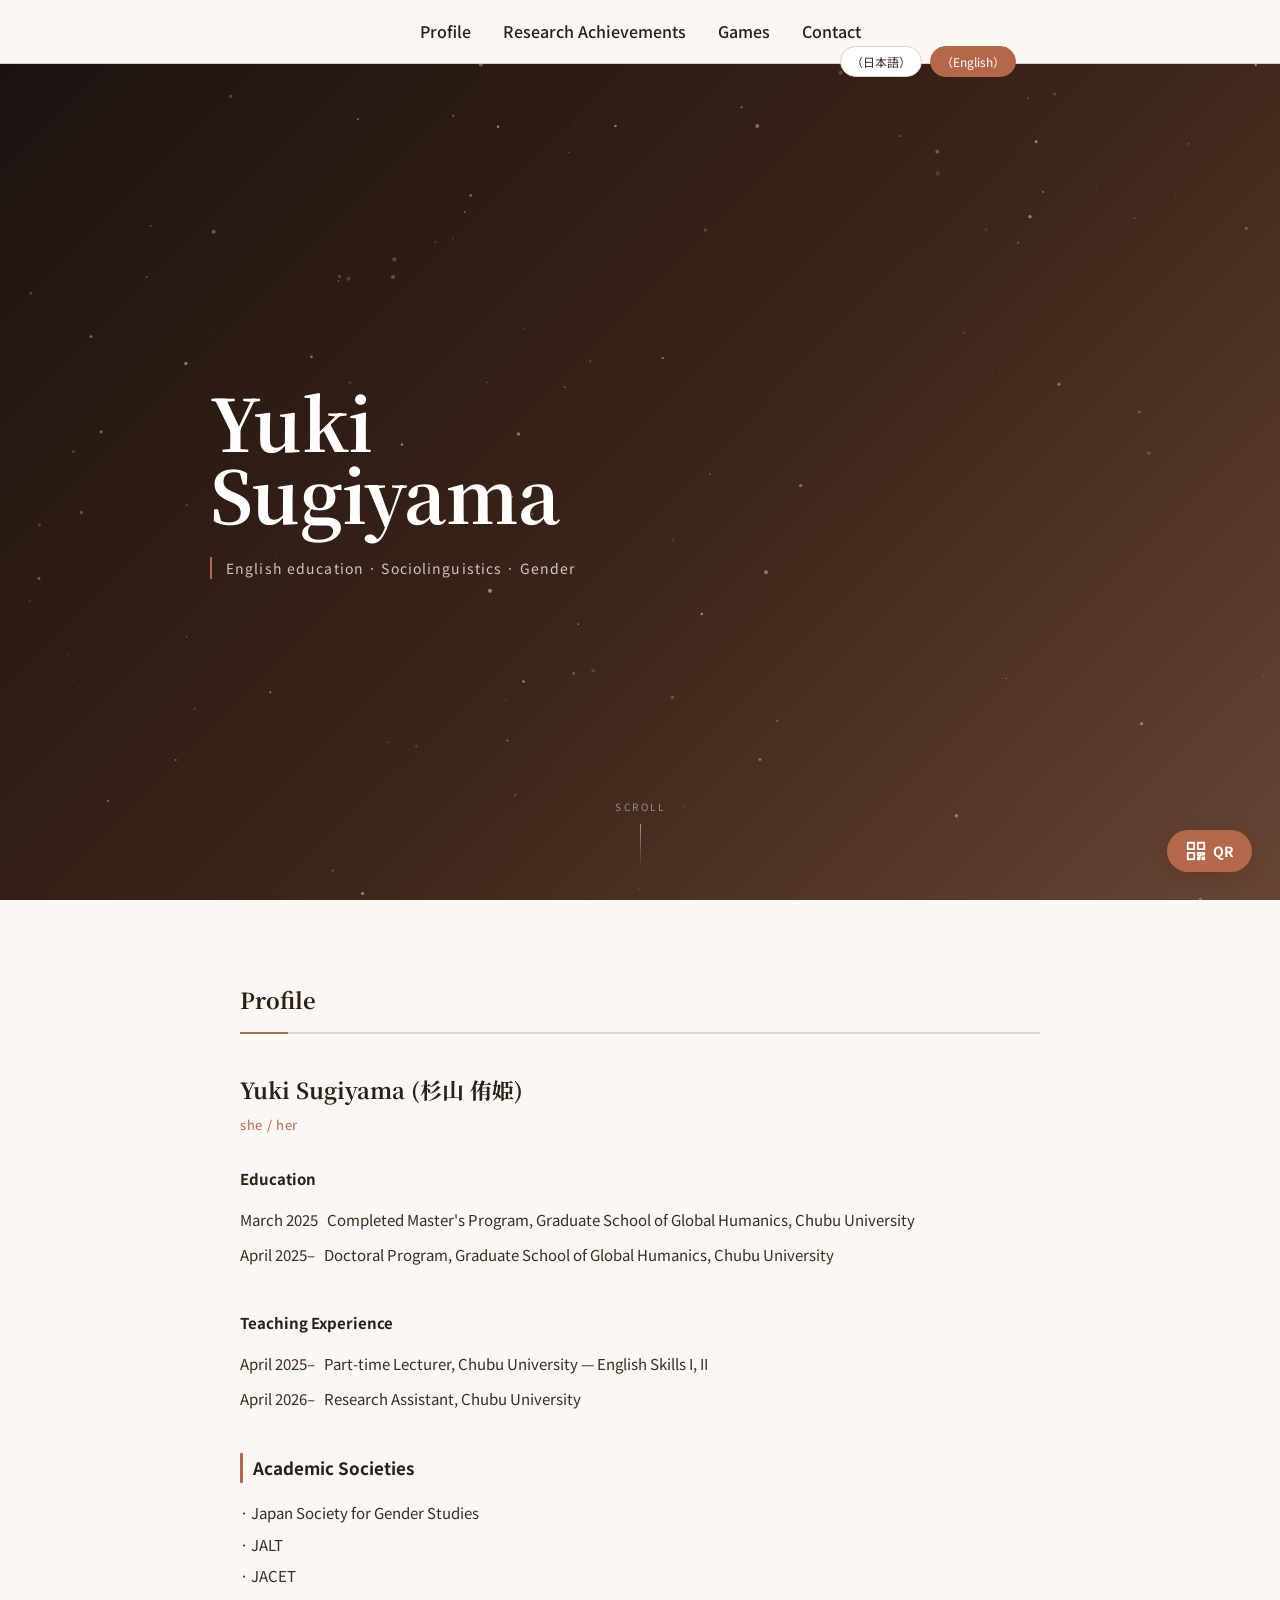
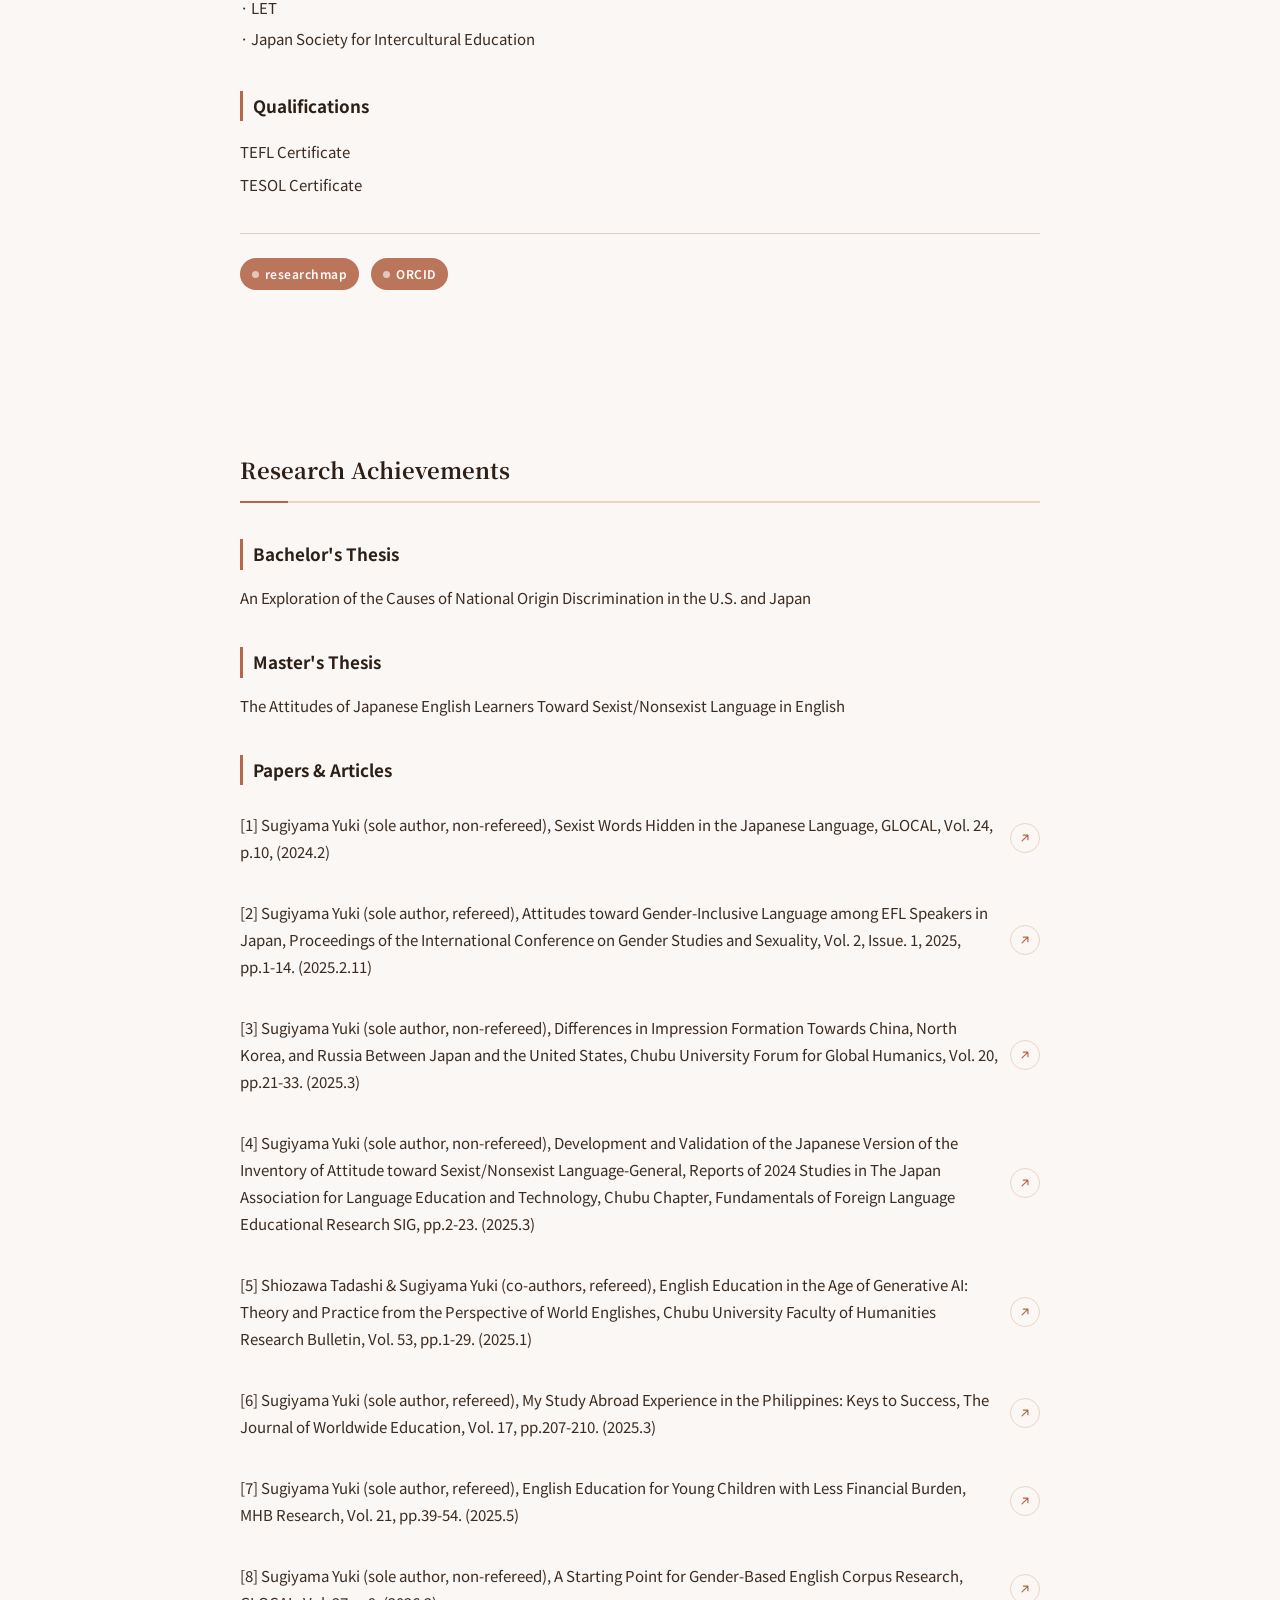
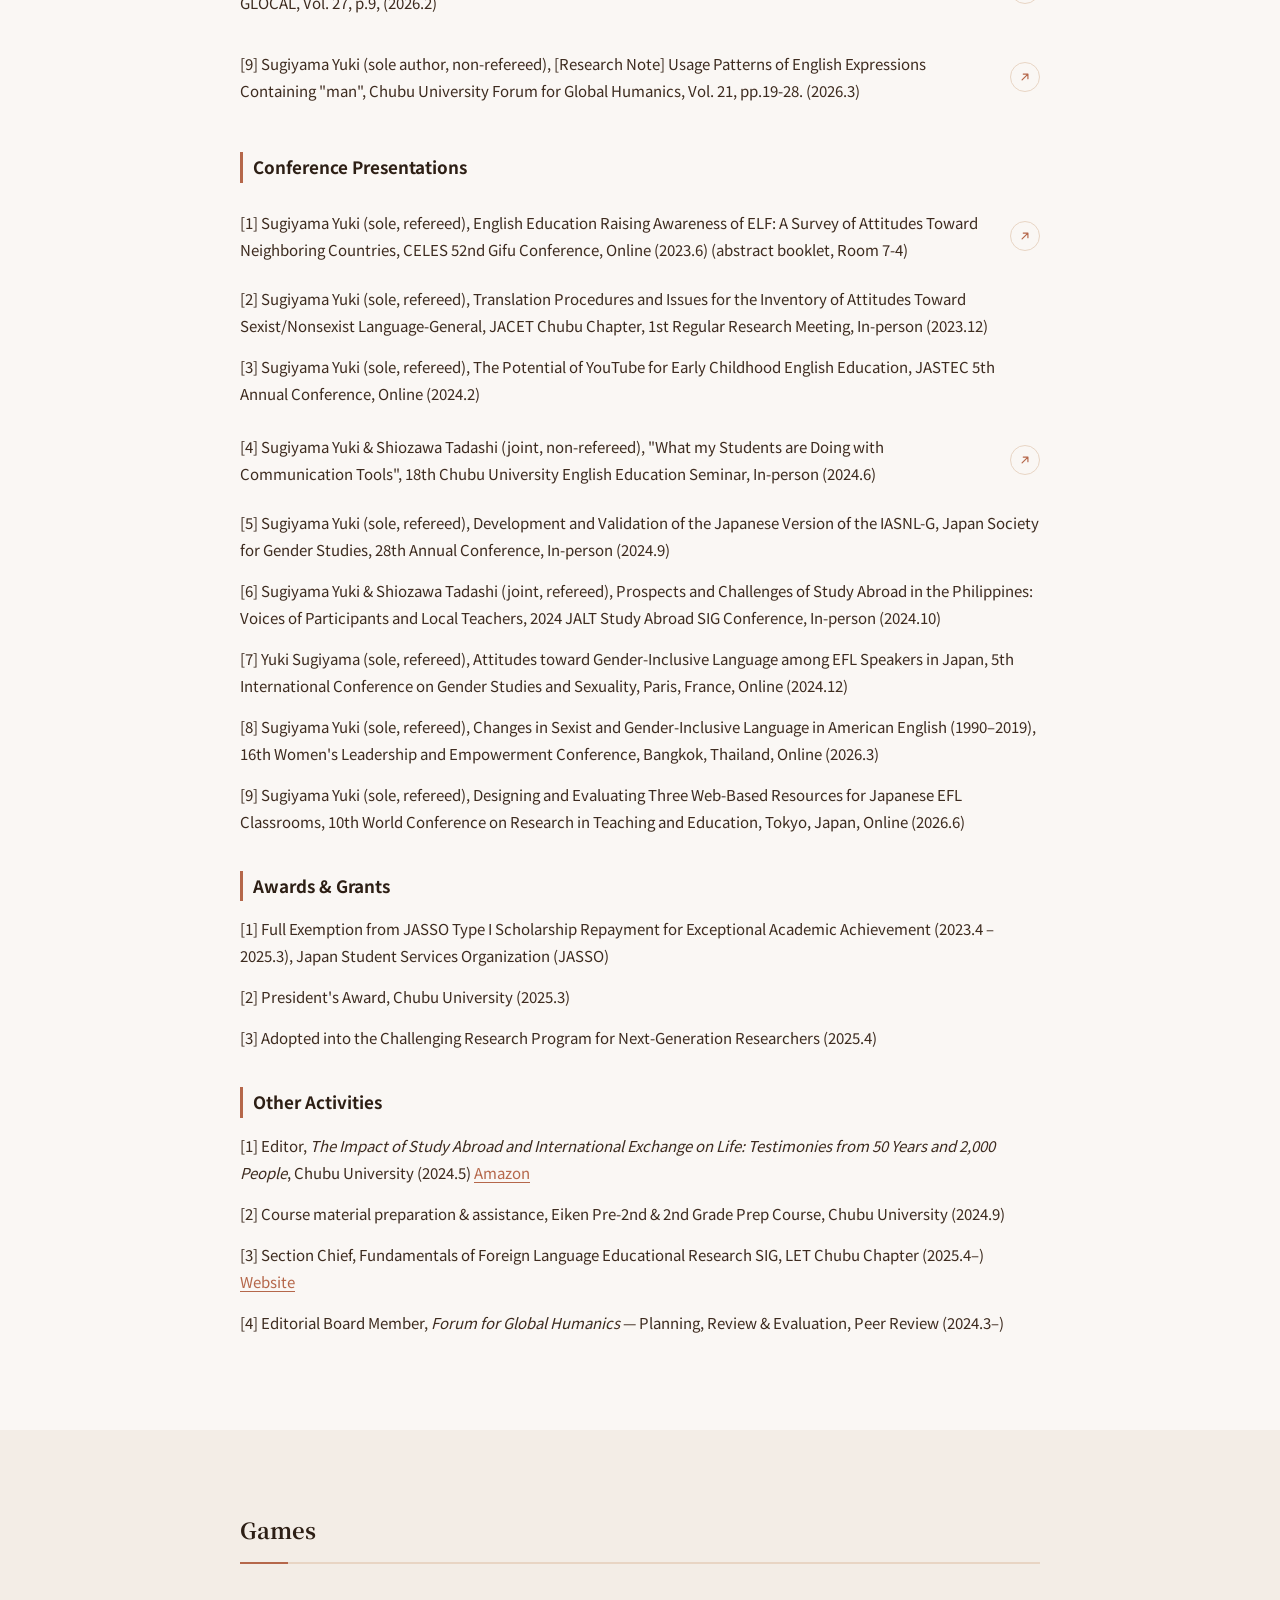
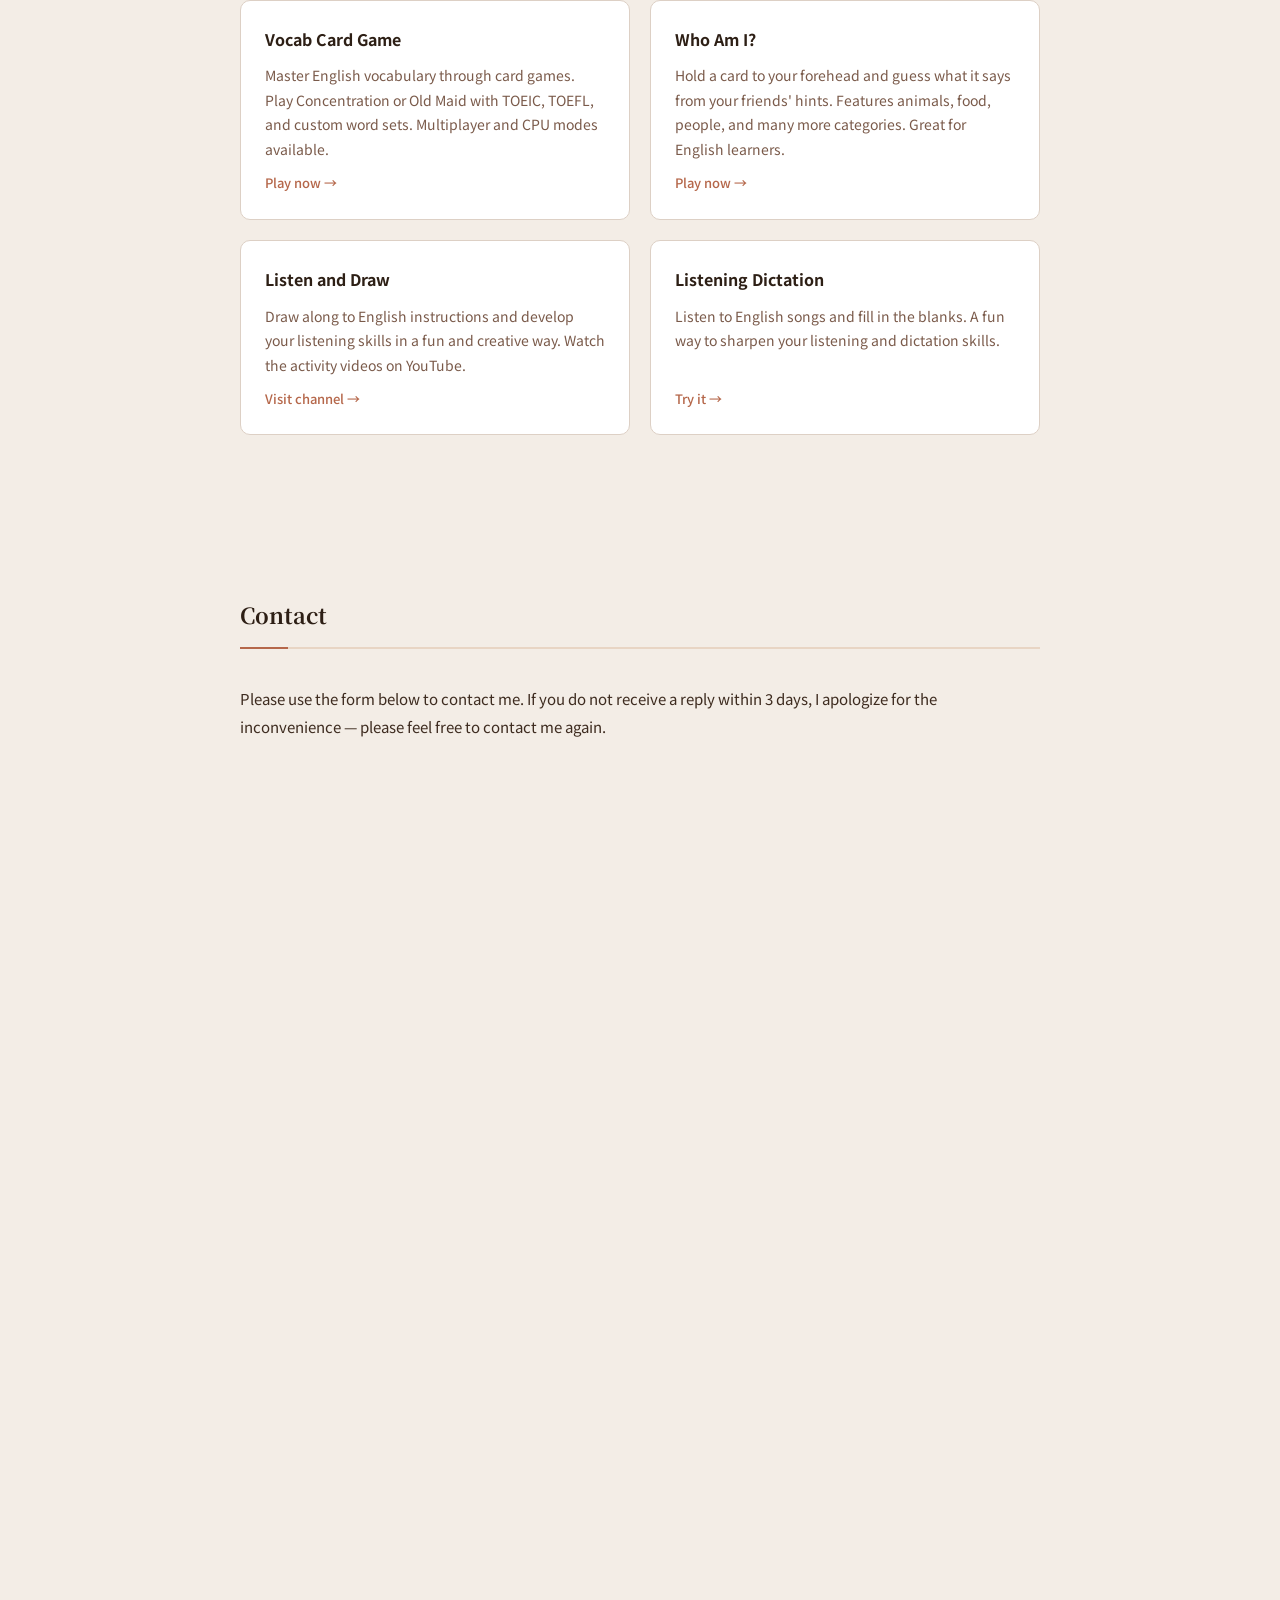
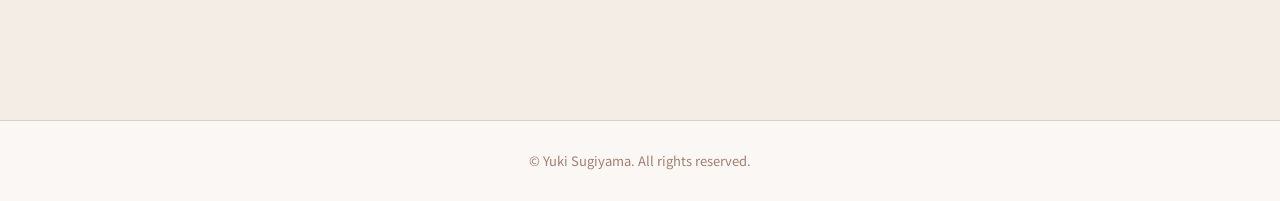
==== commit 1379779e: "Bust stylesheet cache so new hover styles load Co-Authored-By: Claude Opus 5.5 <noreply@anthropic.co" ====
--- a/index-en.html
+++ b/index-en.html
@@ -14,7 +14,7 @@
   <meta property="og:type" content="website">
   <meta property="og:locale" content="en_US">
   <link rel="icon" href="favicon.svg" type="image/svg+xml">
-  <link rel="stylesheet" href="style.css">
+  <link rel="stylesheet" href="style.css?v=20261019">
 </head>
 <body>
 
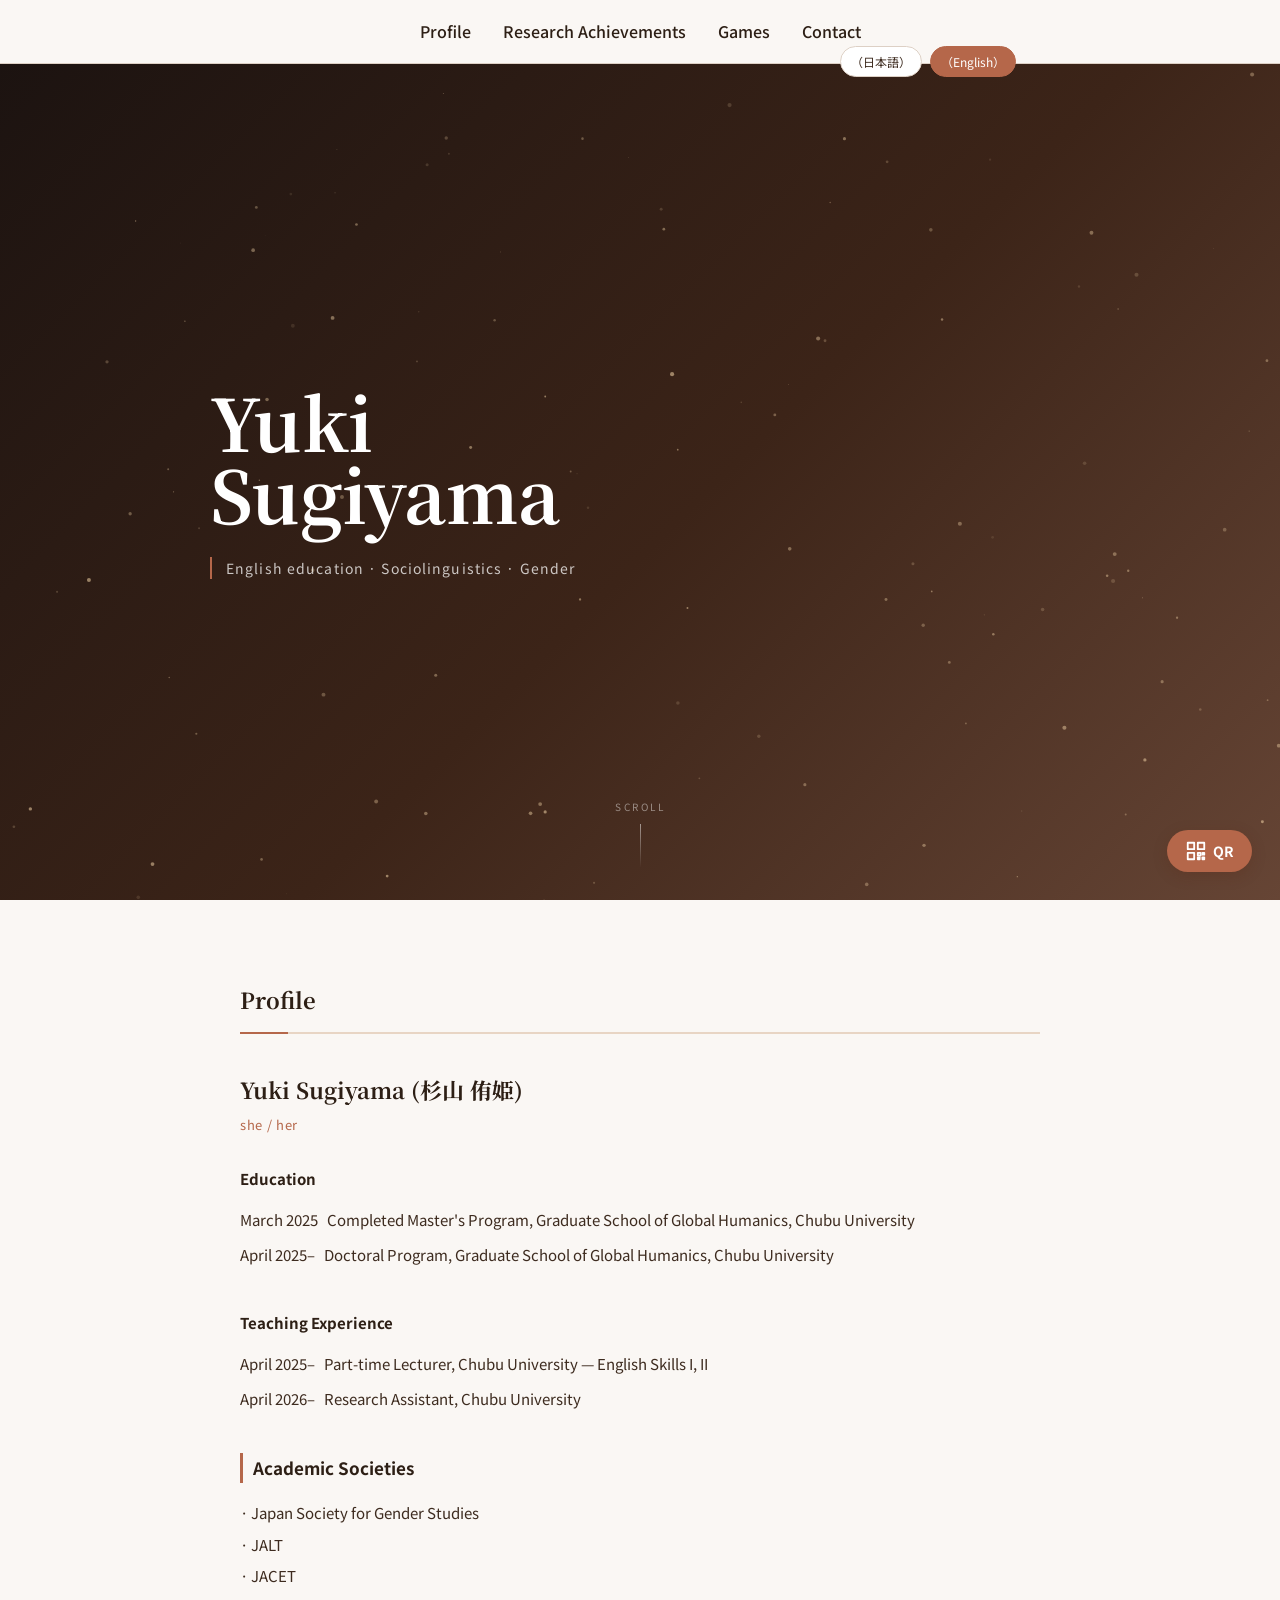
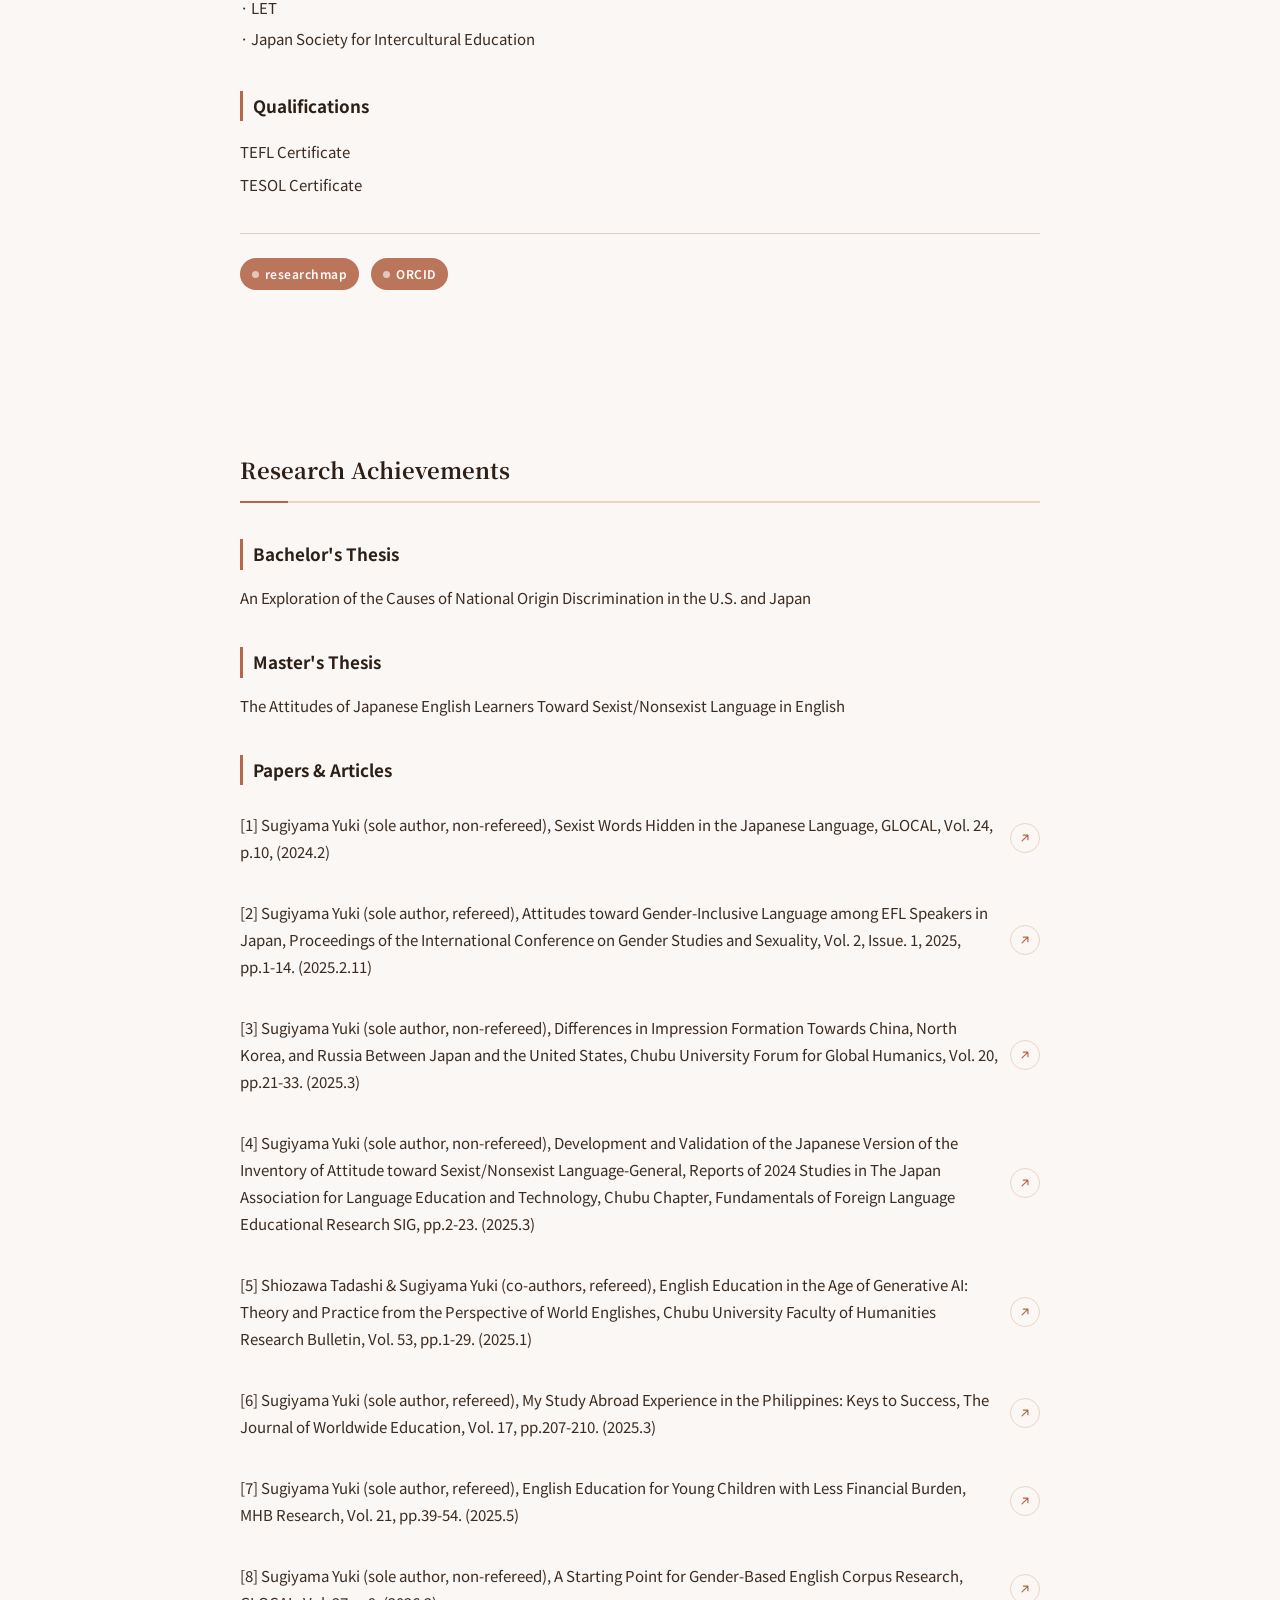
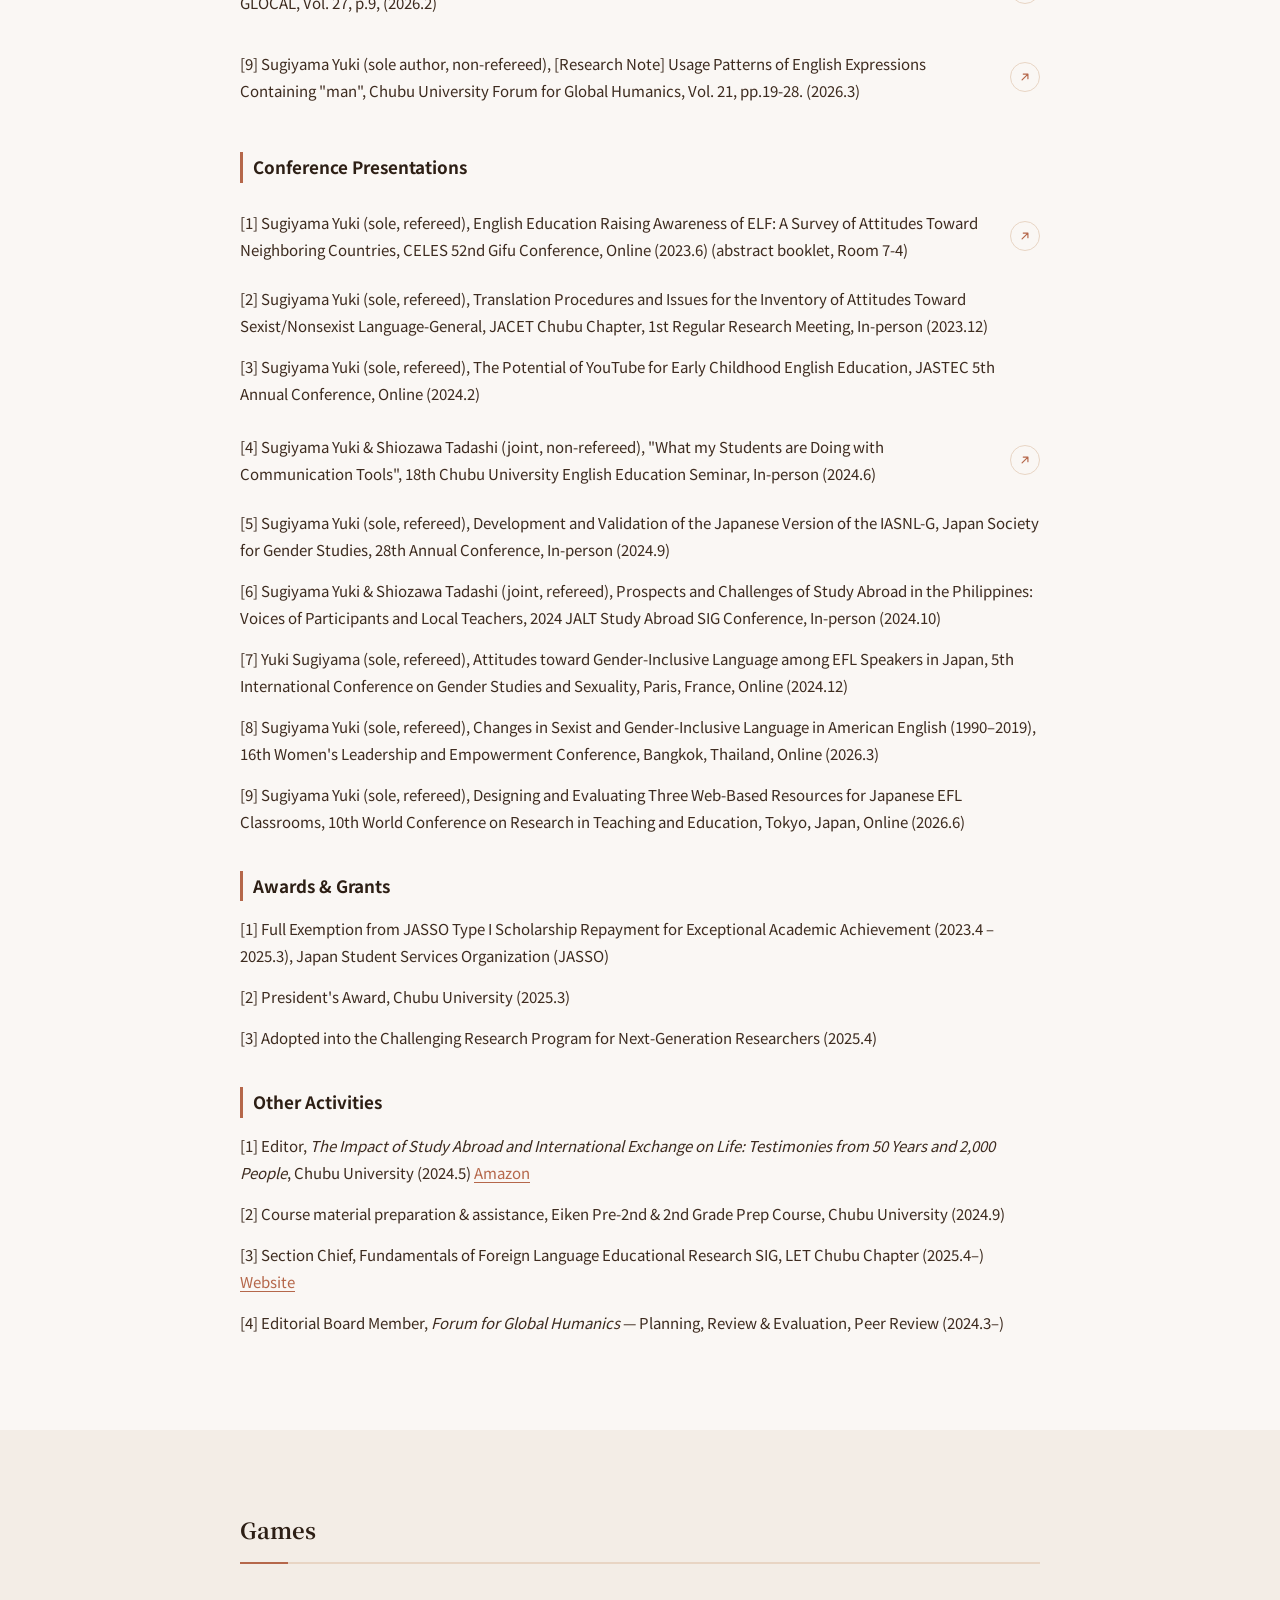
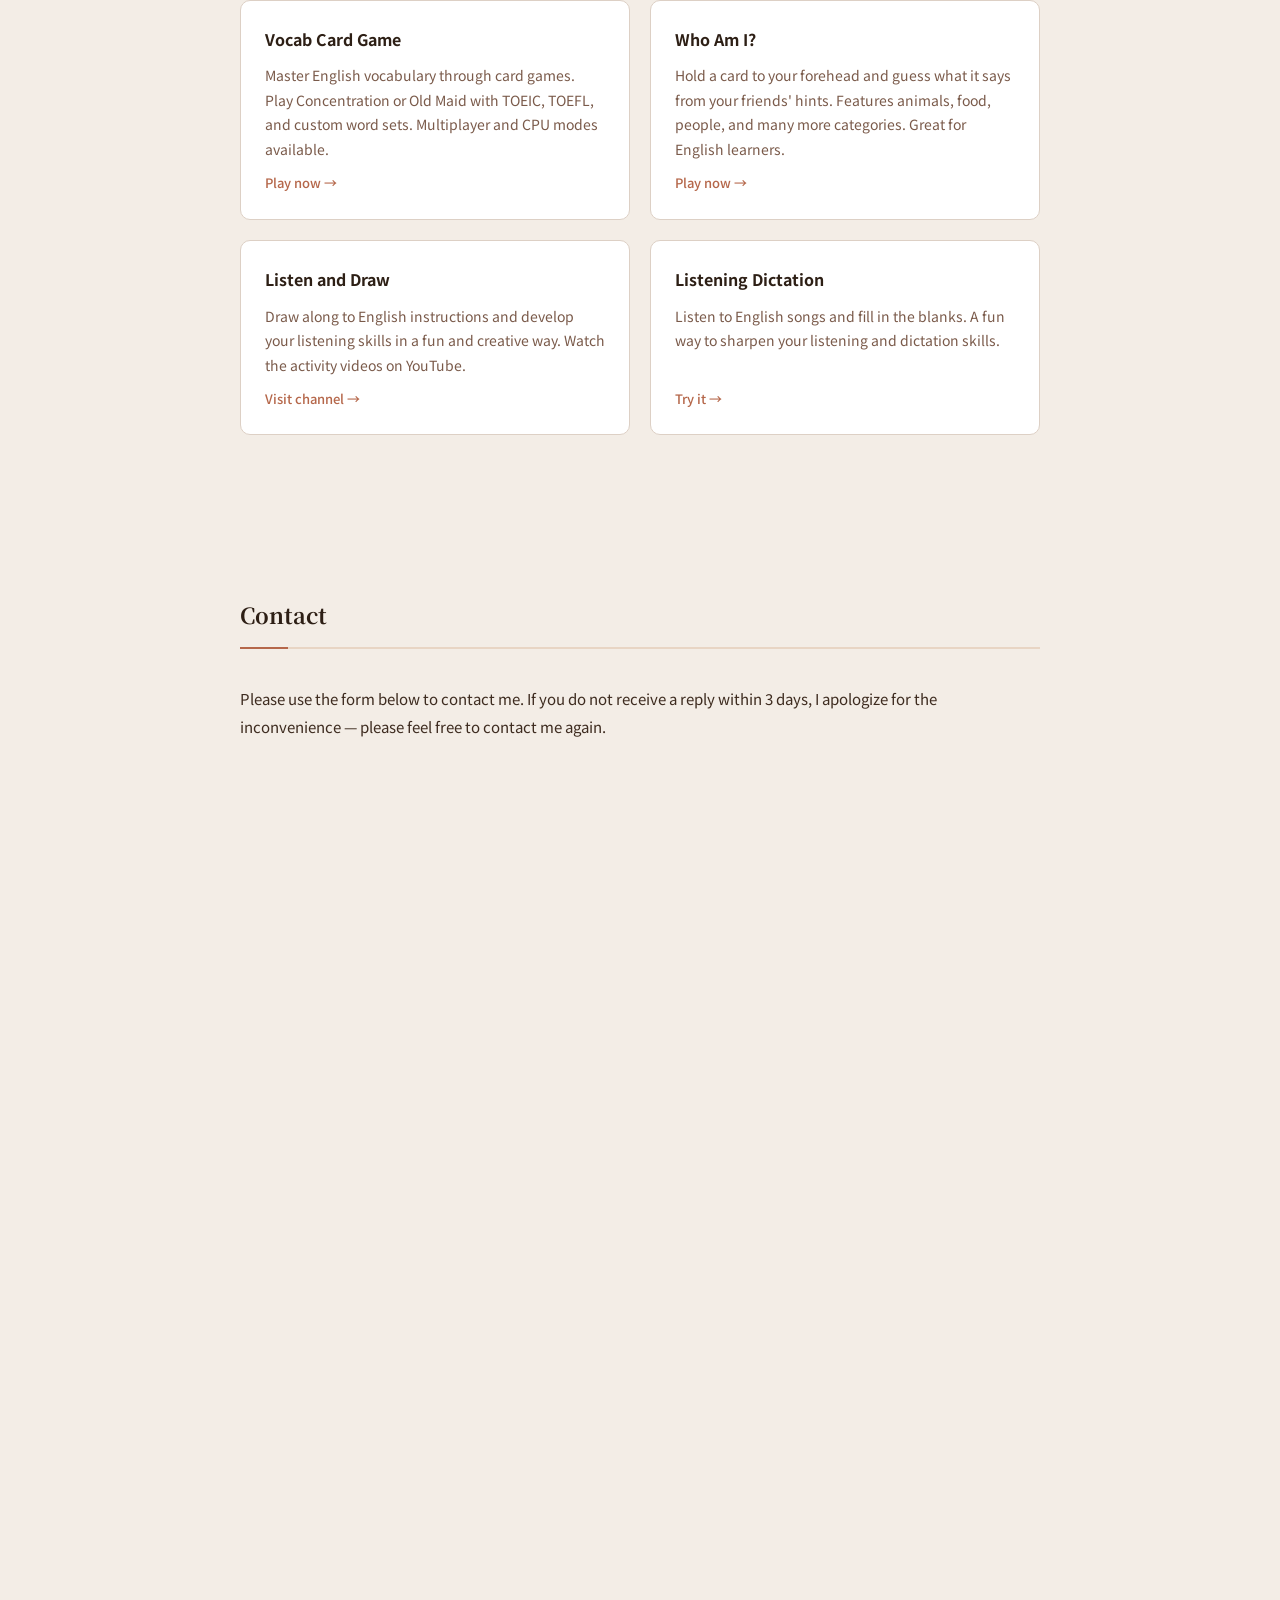
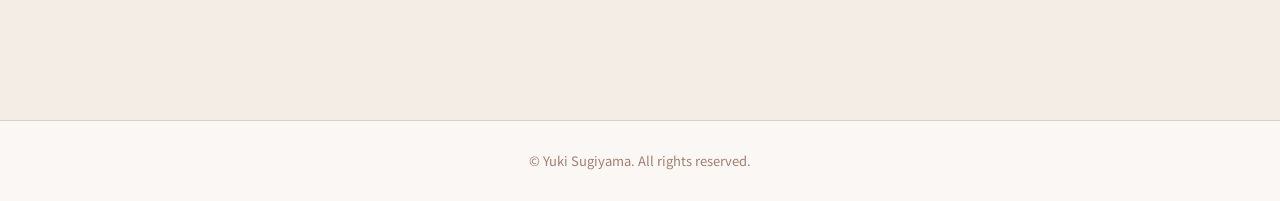
==== commit 51381ab3: "Link Chubu repository papers via CiNii Research pages Co-Authored-By: Claude Opus 5.5 <noreply@anthr" ====
--- a/index-en.html
+++ b/index-en.html
@@ -124,7 +124,7 @@
         </p>
         <p class="research-item paper-linked">
           [3] Sugiyama Yuki (sole author, non-refereed), Differences in Impression Formation Towards China, North Korea, and Russia Between Japan and the United States, Chubu University Forum for Global Humanics, Vol. 20, pp.21-33. (2025.3)
-          <a href="https://elib.bliss.chubu.ac.jp/iwjs0030opc/XC24000139" target="_blank" rel="noopener" class="paper-link" aria-label="Open paper"><svg viewBox="0 0 24 24" width="14" height="14" aria-hidden="true"><path d="M7 17L17 7M9 7h8v8" fill="none" stroke="currentColor" stroke-width="2" stroke-linecap="round" stroke-linejoin="round"/></svg></a>
+          <a href="https://cir.nii.ac.jp/crid/1050022222482208768" target="_blank" rel="noopener" class="paper-link" aria-label="Open paper"><svg viewBox="0 0 24 24" width="14" height="14" aria-hidden="true"><path d="M7 17L17 7M9 7h8v8" fill="none" stroke="currentColor" stroke-width="2" stroke-linecap="round" stroke-linejoin="round"/></svg></a>
         </p>
         <p class="research-item paper-linked">
           [4] Sugiyama Yuki (sole author, non-refereed), Development and Validation of the Japanese Version of the Inventory of Attitude toward Sexist/Nonsexist Language-General, Reports of 2024 Studies in The Japan Association for Language Education and Technology, Chubu Chapter, Fundamentals of Foreign Language Educational Research SIG, pp.2-23. (2025.3)
@@ -132,7 +132,7 @@
         </p>
         <p class="research-item paper-linked">
           [5] Shiozawa Tadashi &amp; Sugiyama Yuki (co-authors, refereed), English Education in the Age of Generative AI: Theory and Practice from the Perspective of World Englishes, Chubu University Faculty of Humanities Research Bulletin, Vol. 53, pp.1-29. (2025.1)
-          <a href="https://elib.bliss.chubu.ac.jp/iwjs0030opc/XC24000131" target="_blank" rel="noopener" class="paper-link" aria-label="Open paper"><svg viewBox="0 0 24 24" width="14" height="14" aria-hidden="true"><path d="M7 17L17 7M9 7h8v8" fill="none" stroke="currentColor" stroke-width="2" stroke-linecap="round" stroke-linejoin="round"/></svg></a>
+          <a href="https://cir.nii.ac.jp/crid/1050584940309159040" target="_blank" rel="noopener" class="paper-link" aria-label="Open paper"><svg viewBox="0 0 24 24" width="14" height="14" aria-hidden="true"><path d="M7 17L17 7M9 7h8v8" fill="none" stroke="currentColor" stroke-width="2" stroke-linecap="round" stroke-linejoin="round"/></svg></a>
         </p>
         <p class="research-item paper-linked">
           [6] Sugiyama Yuki (sole author, refereed), My Study Abroad Experience in the Philippines: Keys to Success, The Journal of Worldwide Education, Vol. 17, pp.207-210. (2025.3)
@@ -148,7 +148,7 @@
         </p>
         <p class="research-item paper-linked">
           [9] Sugiyama Yuki (sole author, non-refereed), [Research Note] Usage Patterns of English Expressions Containing "man", Chubu University Forum for Global Humanics, Vol. 21, pp.19-28. (2026.3)
-          <a href="https://elib.bliss.chubu.ac.jp/iwjs0030opc/XC25000104" target="_blank" rel="noopener" class="paper-link" aria-label="Open paper"><svg viewBox="0 0 24 24" width="14" height="14" aria-hidden="true"><path d="M7 17L17 7M9 7h8v8" fill="none" stroke="currentColor" stroke-width="2" stroke-linecap="round" stroke-linejoin="round"/></svg></a>
+          <a href="https://cir.nii.ac.jp/crid/1050589221517821312" target="_blank" rel="noopener" class="paper-link" aria-label="Open paper"><svg viewBox="0 0 24 24" width="14" height="14" aria-hidden="true"><path d="M7 17L17 7M9 7h8v8" fill="none" stroke="currentColor" stroke-width="2" stroke-linecap="round" stroke-linejoin="round"/></svg></a>
         </p>
 
         <h3 class="sub-title">Conference Presentations</h3>
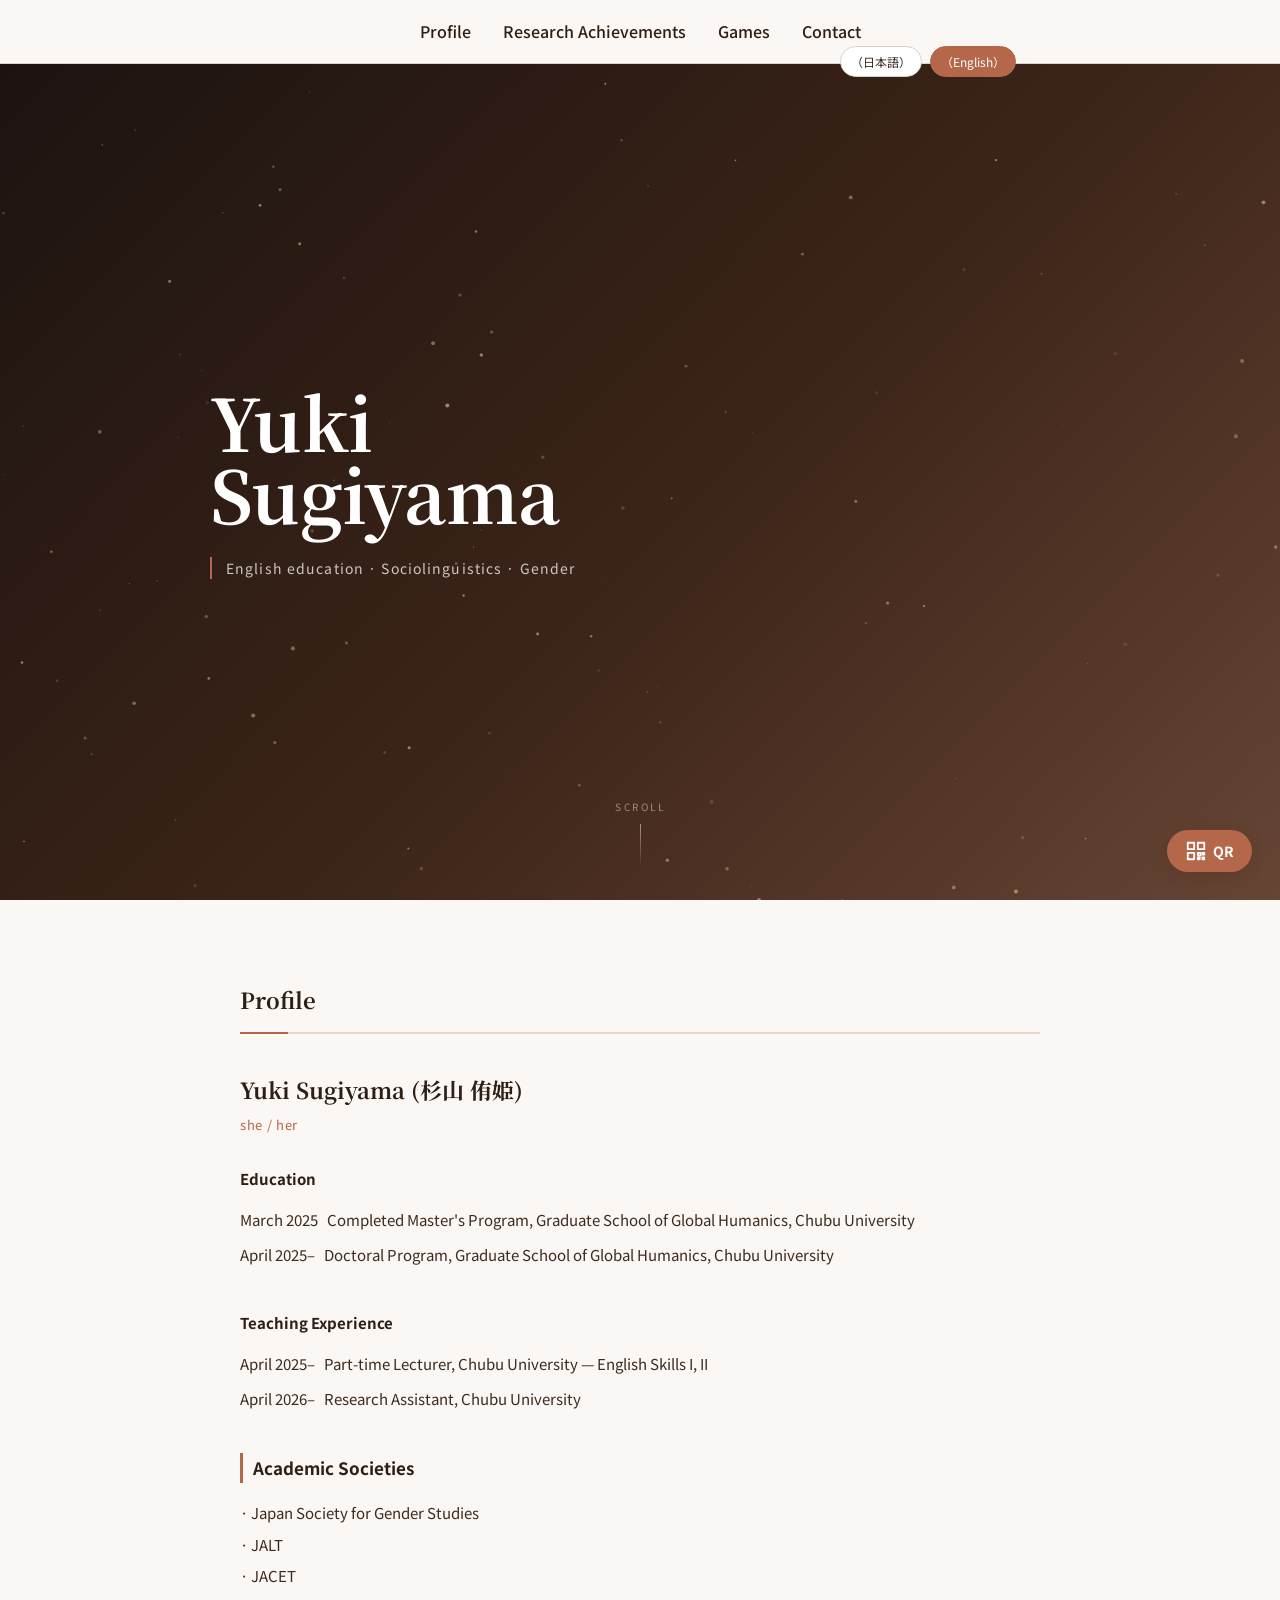
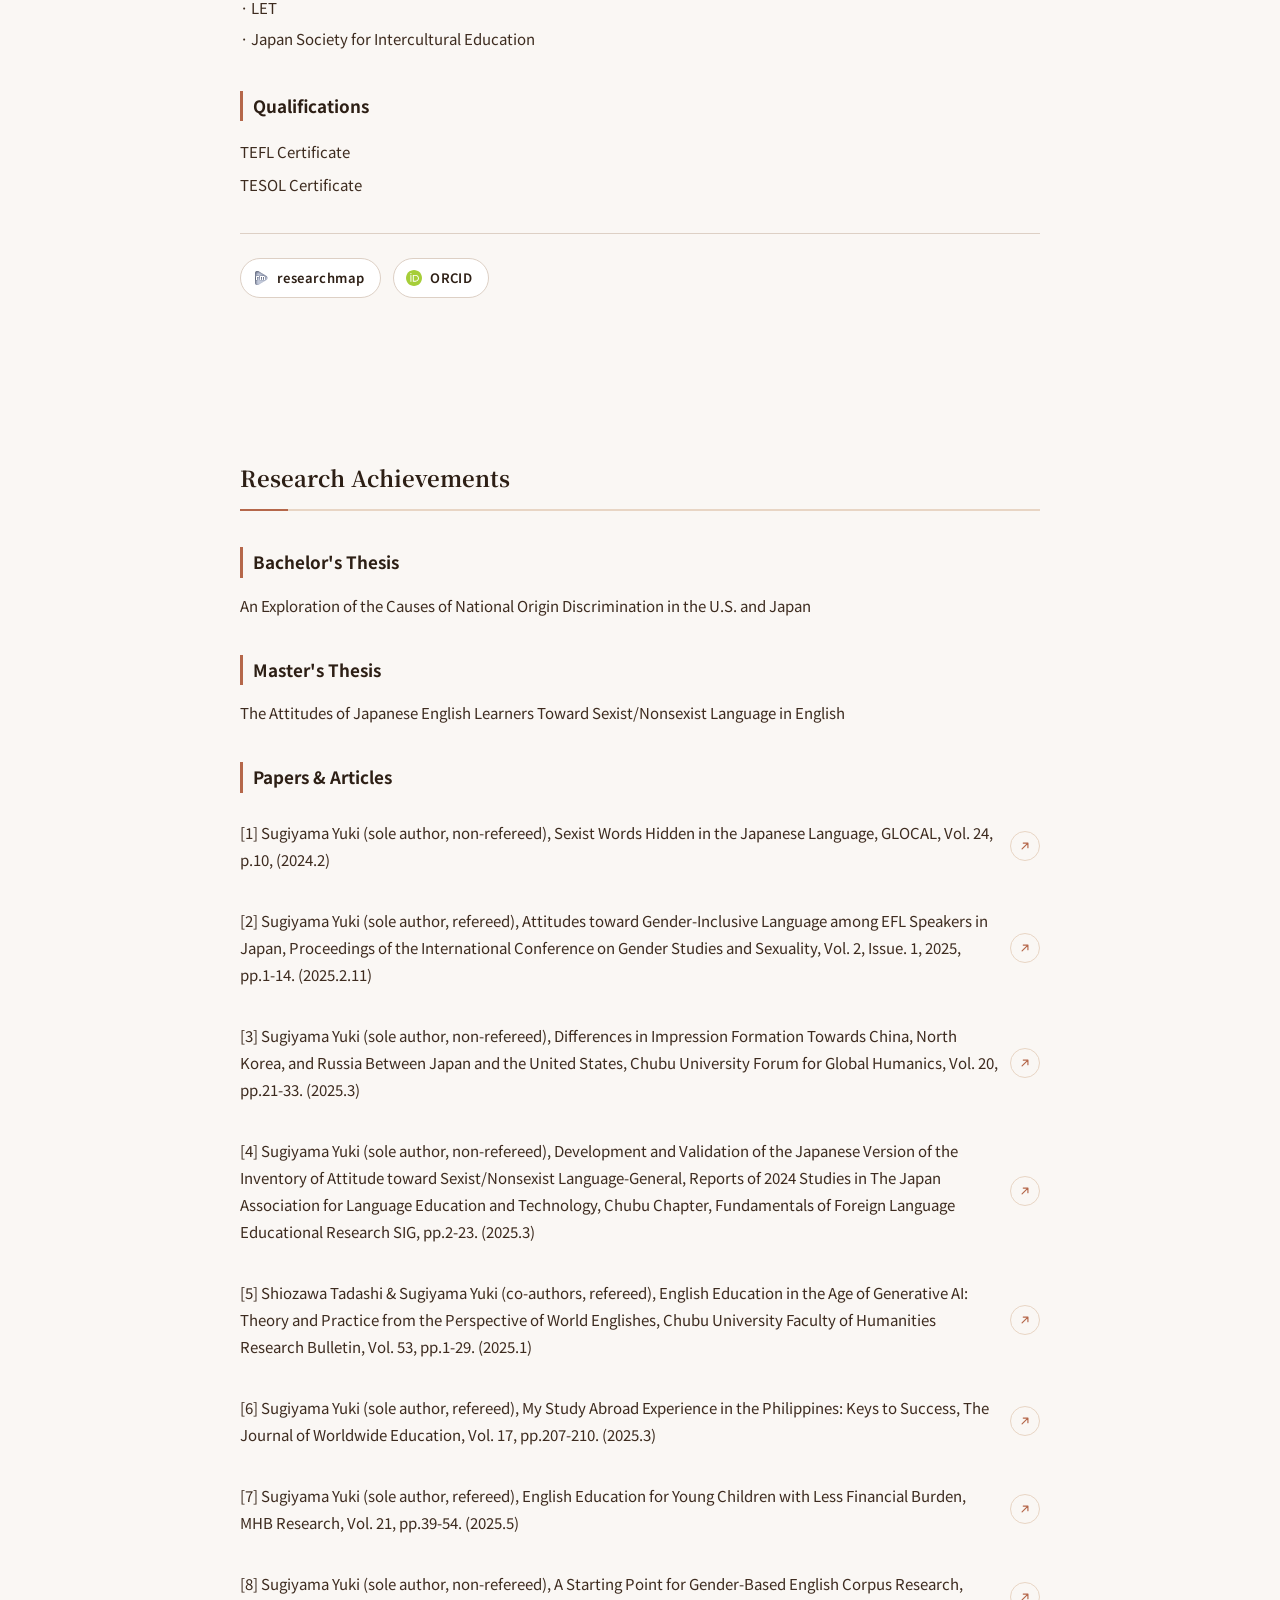
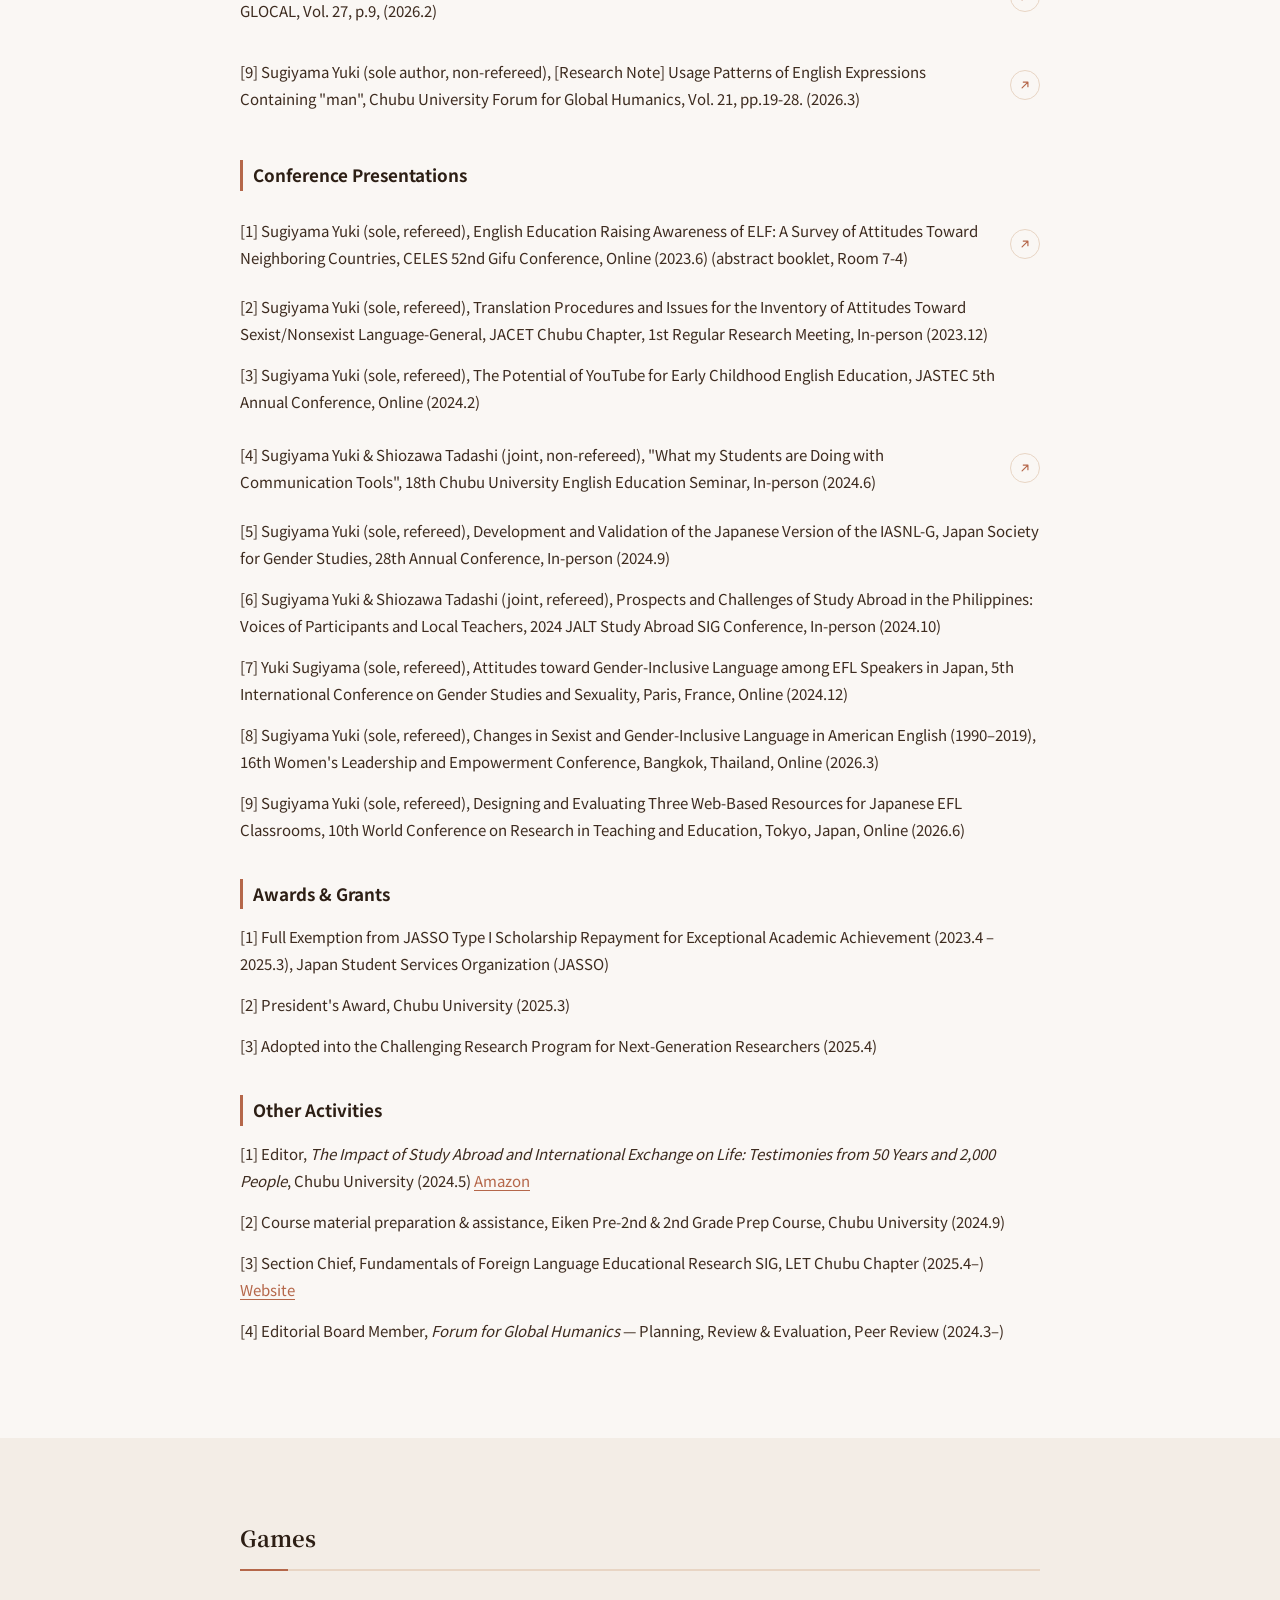
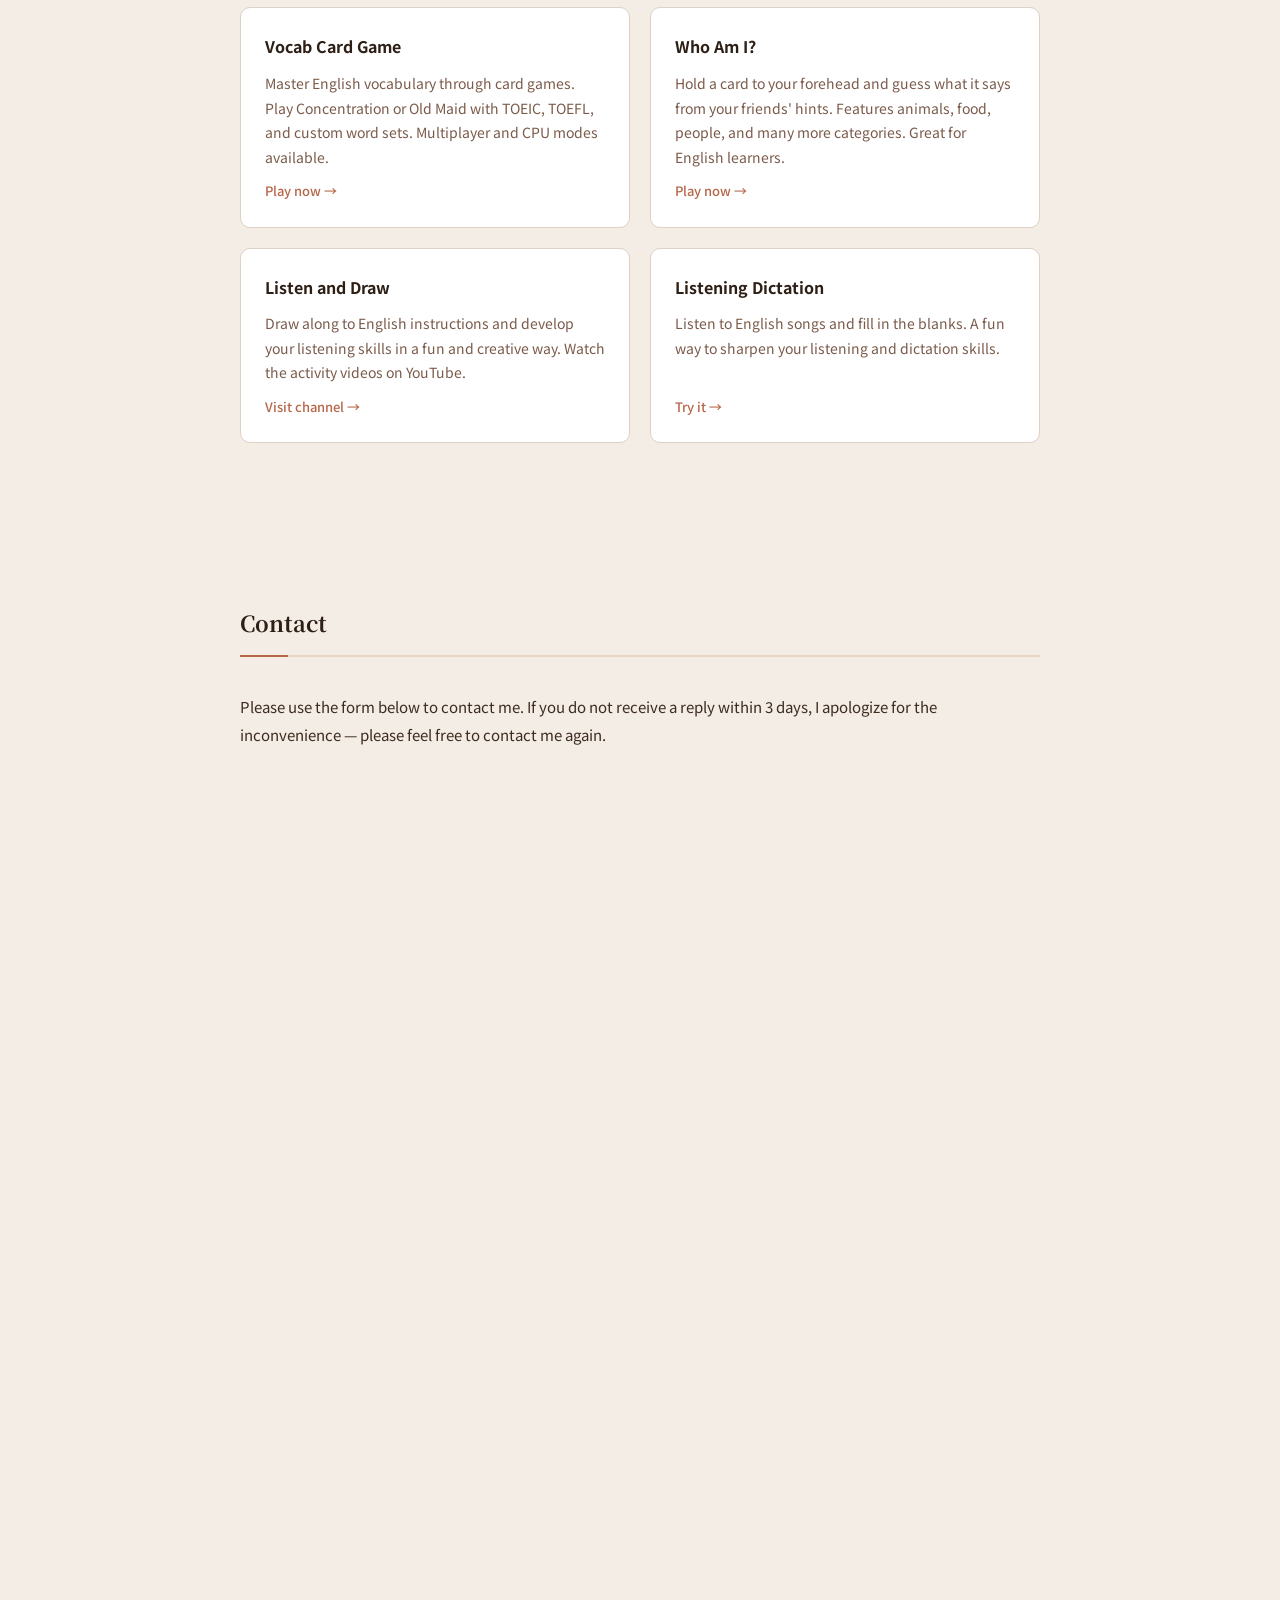
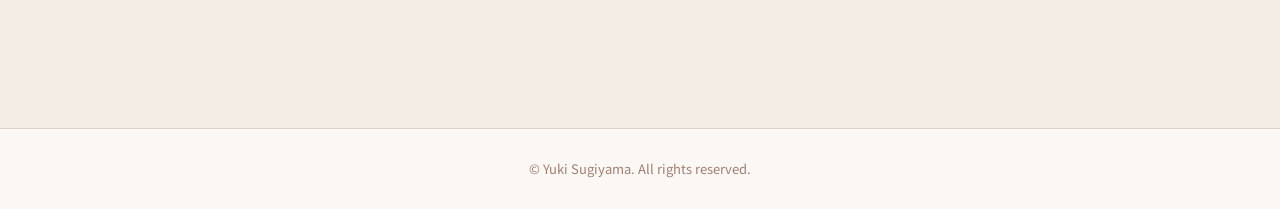
==== commit 33223286: "Add official researchmap and ORCID icons to profile badges Co-Authored-By: Claude Opus 5.5 <noreply@" ====
--- a/index-en.html
+++ b/index-en.html
@@ -14,7 +14,7 @@
   <meta property="og:type" content="website">
   <meta property="og:locale" content="en_US">
   <link rel="icon" href="favicon.svg" type="image/svg+xml">
-  <link rel="stylesheet" href="style.css?v=20261019">
+  <link rel="stylesheet" href="style.css?v=20261019b">
 </head>
 <body>
 
@@ -93,9 +93,11 @@
 
         <div class="profile-links">
           <a href="https://researchmap.jp/elmon" target="_blank" rel="noopener" class="profile-link-btn">
+            <img class="profile-link-icon" src="assets/researchmap-icon.gif" alt="" width="16" height="16">
             researchmap
           </a>
           <a href="https://orcid.org/0009-0003-7171-4596" target="_blank" rel="noopener" class="profile-link-btn">
+            <svg class="profile-link-icon" viewBox="0 0 256 256" aria-hidden="true"><path fill="#A6CE39" d="M256 128c0 70.7-57.3 128-128 128S0 198.7 0 128 57.3 0 128 0s128 57.3 128 128z"/><path fill="#fff" d="M86.3 186.2H70.9V79.1h15.4v107.1zM108.9 79.1h41.6c39.6 0 57 28.3 57 53.6 0 27.5-21.5 53.6-56.8 53.6h-41.8V79.1zm15.4 93.3h24.5c34.9 0 42.9-26.5 42.9-39.7 0-21.5-13.7-39.7-43.7-39.7h-23.7v79.4zM88.7 56.8c0 5.5-4.5 10.1-10.1 10.1s-10.1-4.6-10.1-10.1 4.5-10.1 10.1-10.1 10.1 4.6 10.1 10.1z"/></svg>
             ORCID
           </a>
         </div>
--- a/style.css
+++ b/style.css
@@ -836,29 +836,27 @@
 .profile-link-btn {
   display: inline-flex;
   align-items: center;
-  gap: 6px;
-  padding: 5px 12px;
-  background: var(--color-accent);
+  gap: 8px;
+  padding: 7px 16px 7px 12px;
+  background: #fff;
+  border: 1px solid var(--color-border);
   border-radius: 99px;
-  color: #fff;
-  font-size: 12px;
+  color: var(--color-heading);
+  font-size: 13px;
   font-weight: 600;
-  letter-spacing: 0.04em;
+  letter-spacing: 0.03em;
   text-decoration: none;
-  opacity: 0.9;
-  transition: opacity 0.2s, transform 0.15s;
+  transition: border-color 0.2s, box-shadow 0.2s, transform 0.15s;
 }
 
 .profile-link-btn:hover {
-  opacity: 1;
+  border-color: var(--color-accent);
+  box-shadow: 0 4px 12px rgba(61, 43, 31, 0.10);
   transform: translateY(-1px);
 }
 
-.profile-link-btn::before {
-  content: '';
-  display: inline-block;
-  width: 7px;
-  height: 7px;
-  border-radius: 50%;
-  background: rgba(255,255,255,0.6);
-}
+.profile-link-icon {
+  width: 16px;
+  height: 16px;
+  flex-shrink: 0;
+}
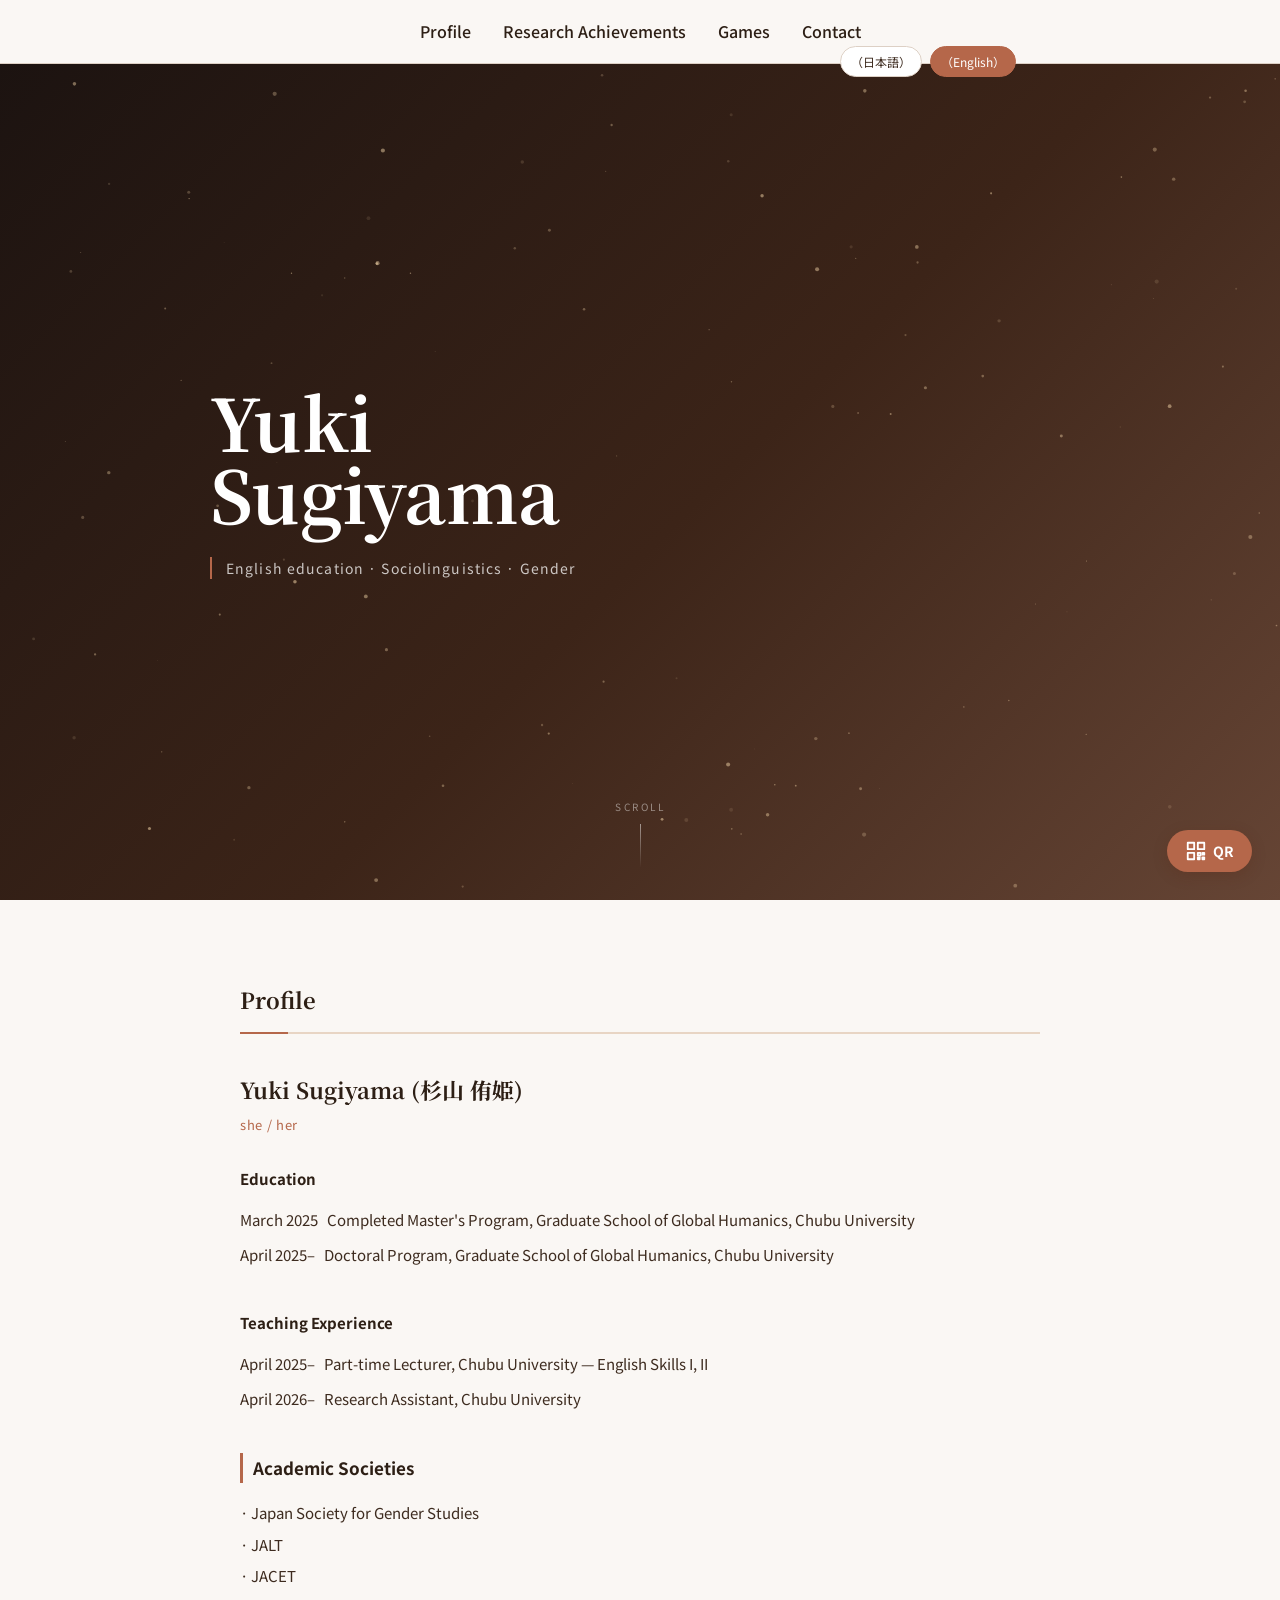
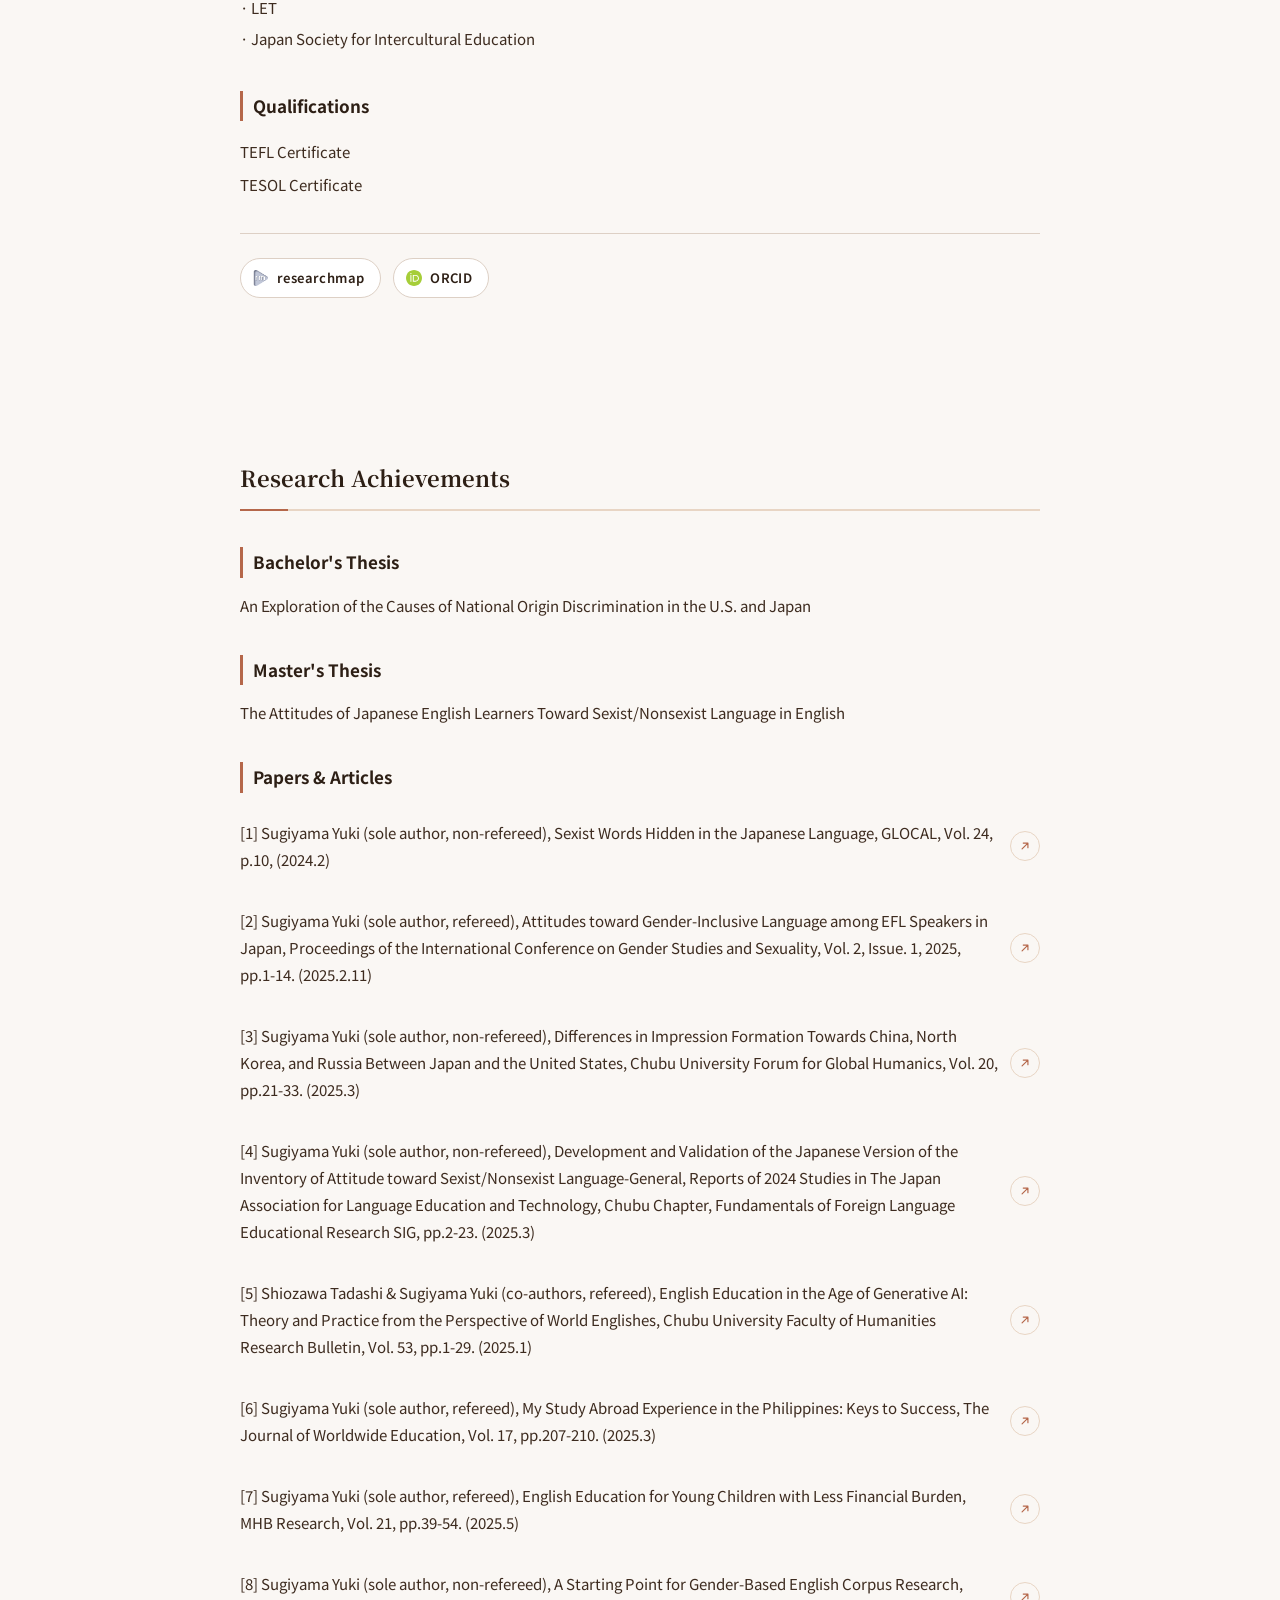
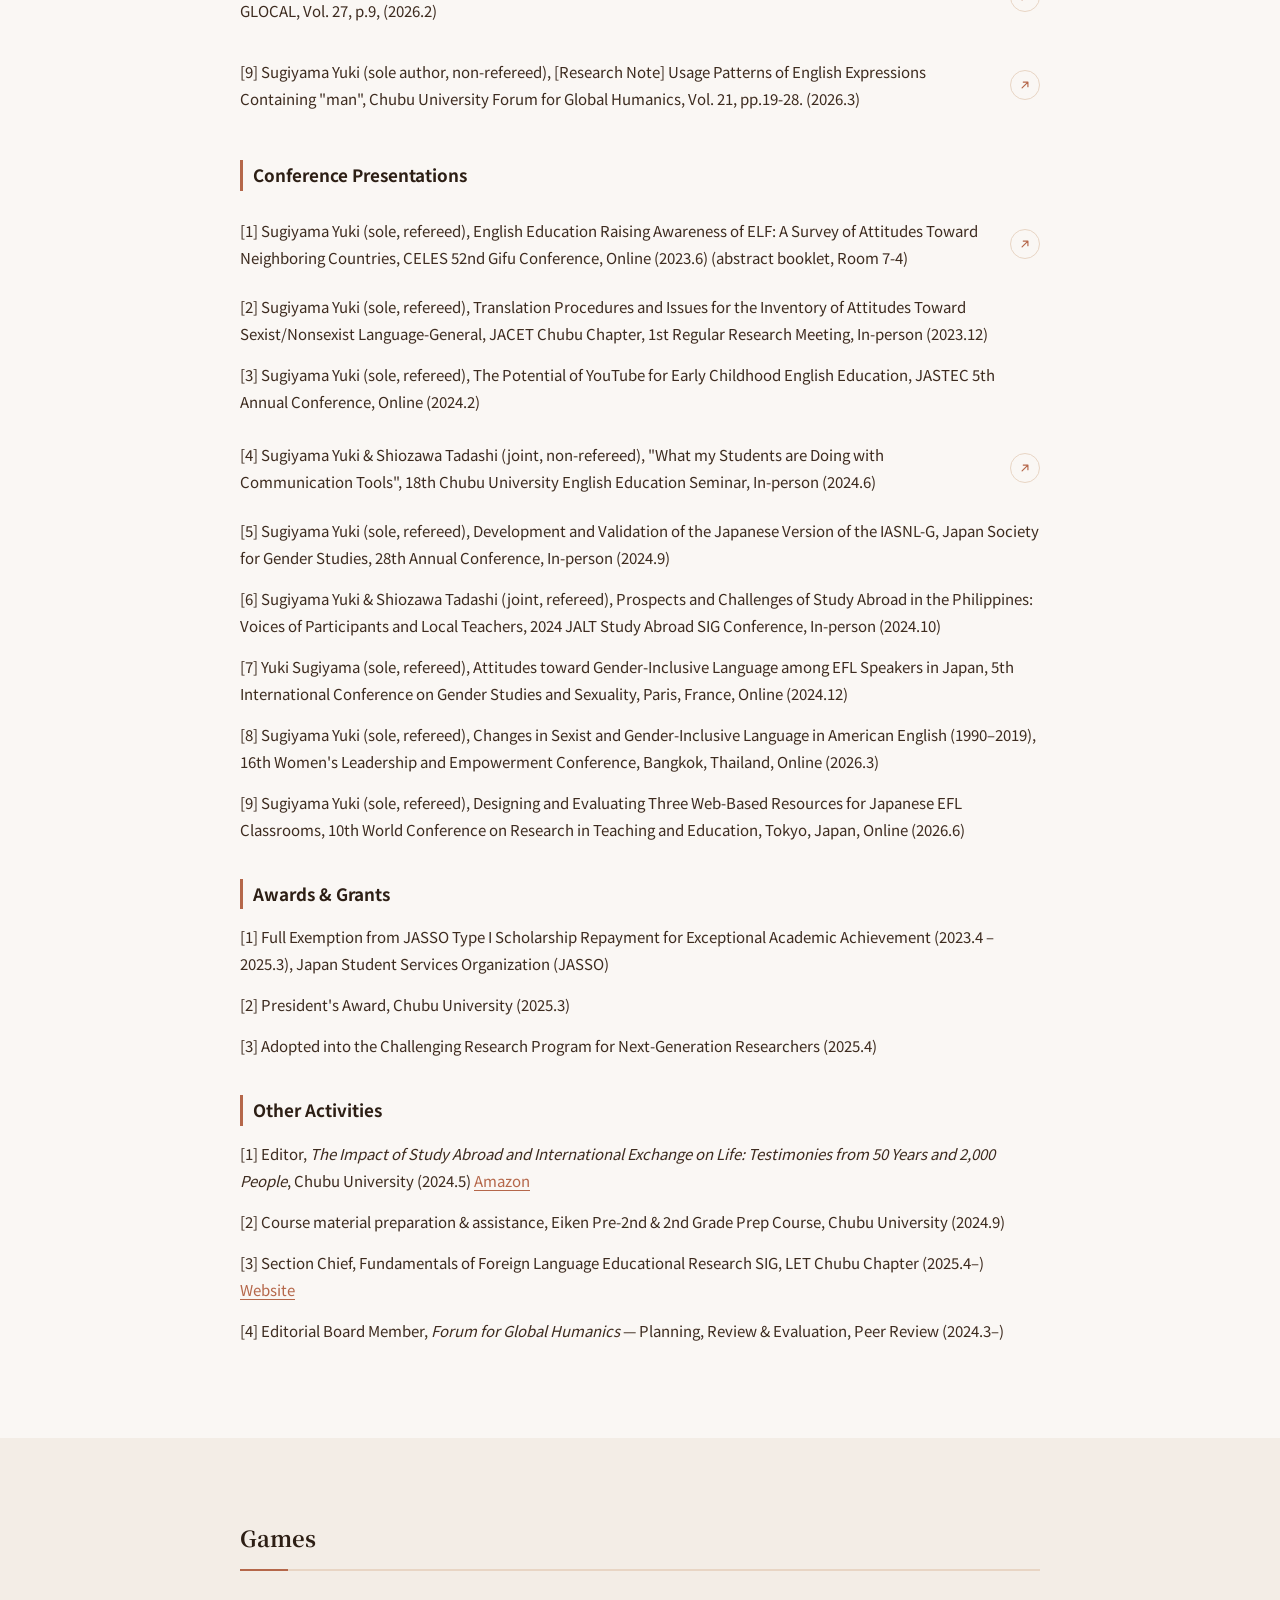
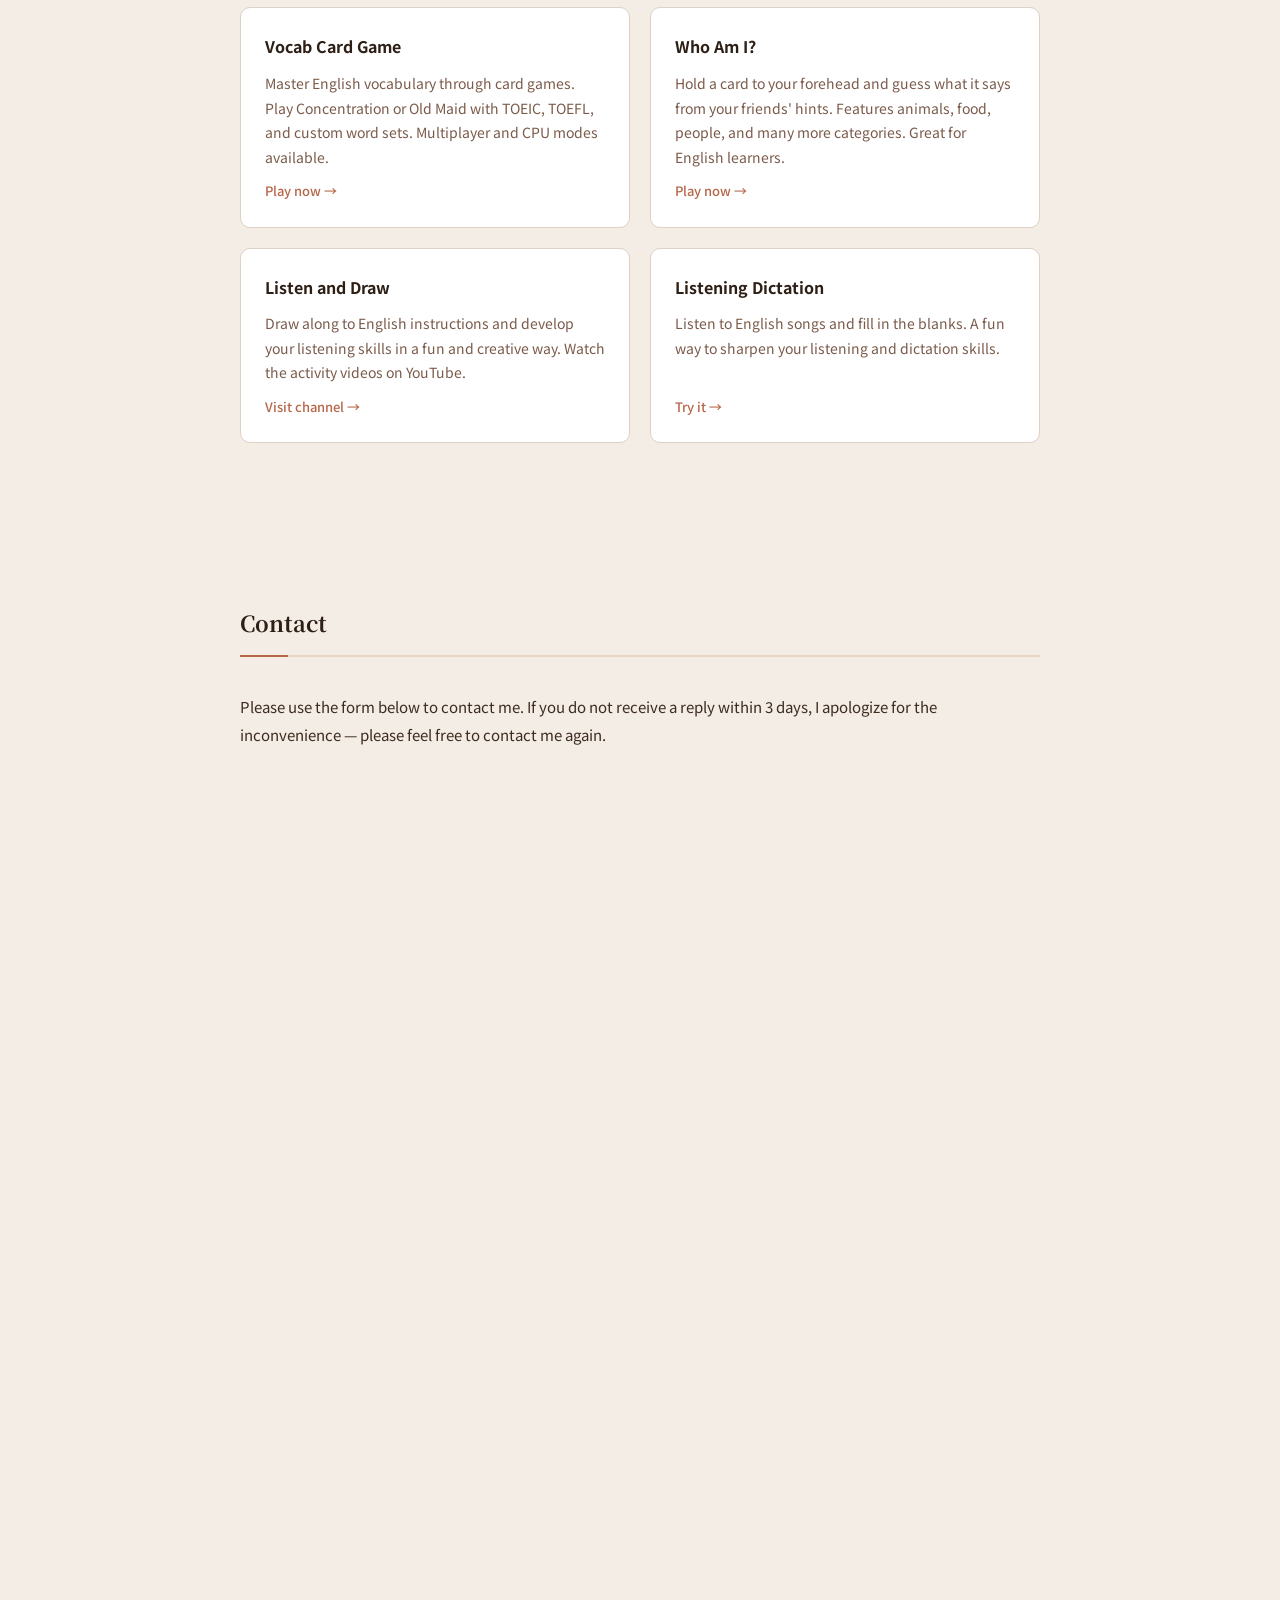
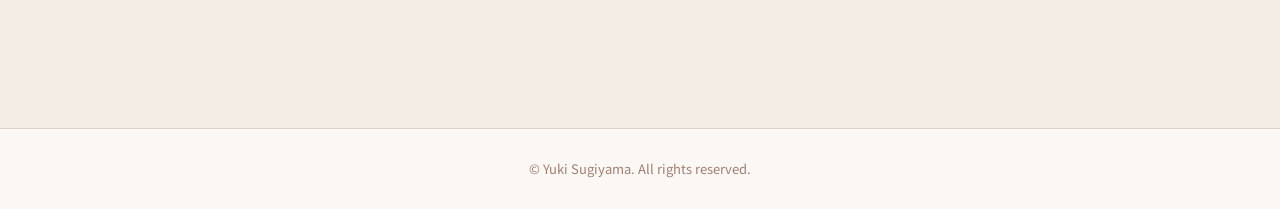
==== commit 9ea222aa: "Replace researchmap icon with sharper version Co-Authored-By: Claude Opus 5.5 <noreply@anthropic.com" ====
--- a/index-en.html
+++ b/index-en.html
@@ -93,7 +93,7 @@
 
         <div class="profile-links">
           <a href="https://researchmap.jp/elmon" target="_blank" rel="noopener" class="profile-link-btn">
-            <img class="profile-link-icon" src="assets/researchmap-icon.gif" alt="" width="16" height="16">
+            <img class="profile-link-icon" src="assets/researchmap-icon.png" alt="" width="16" height="16">
             researchmap
           </a>
           <a href="https://orcid.org/0009-0003-7171-4596" target="_blank" rel="noopener" class="profile-link-btn">
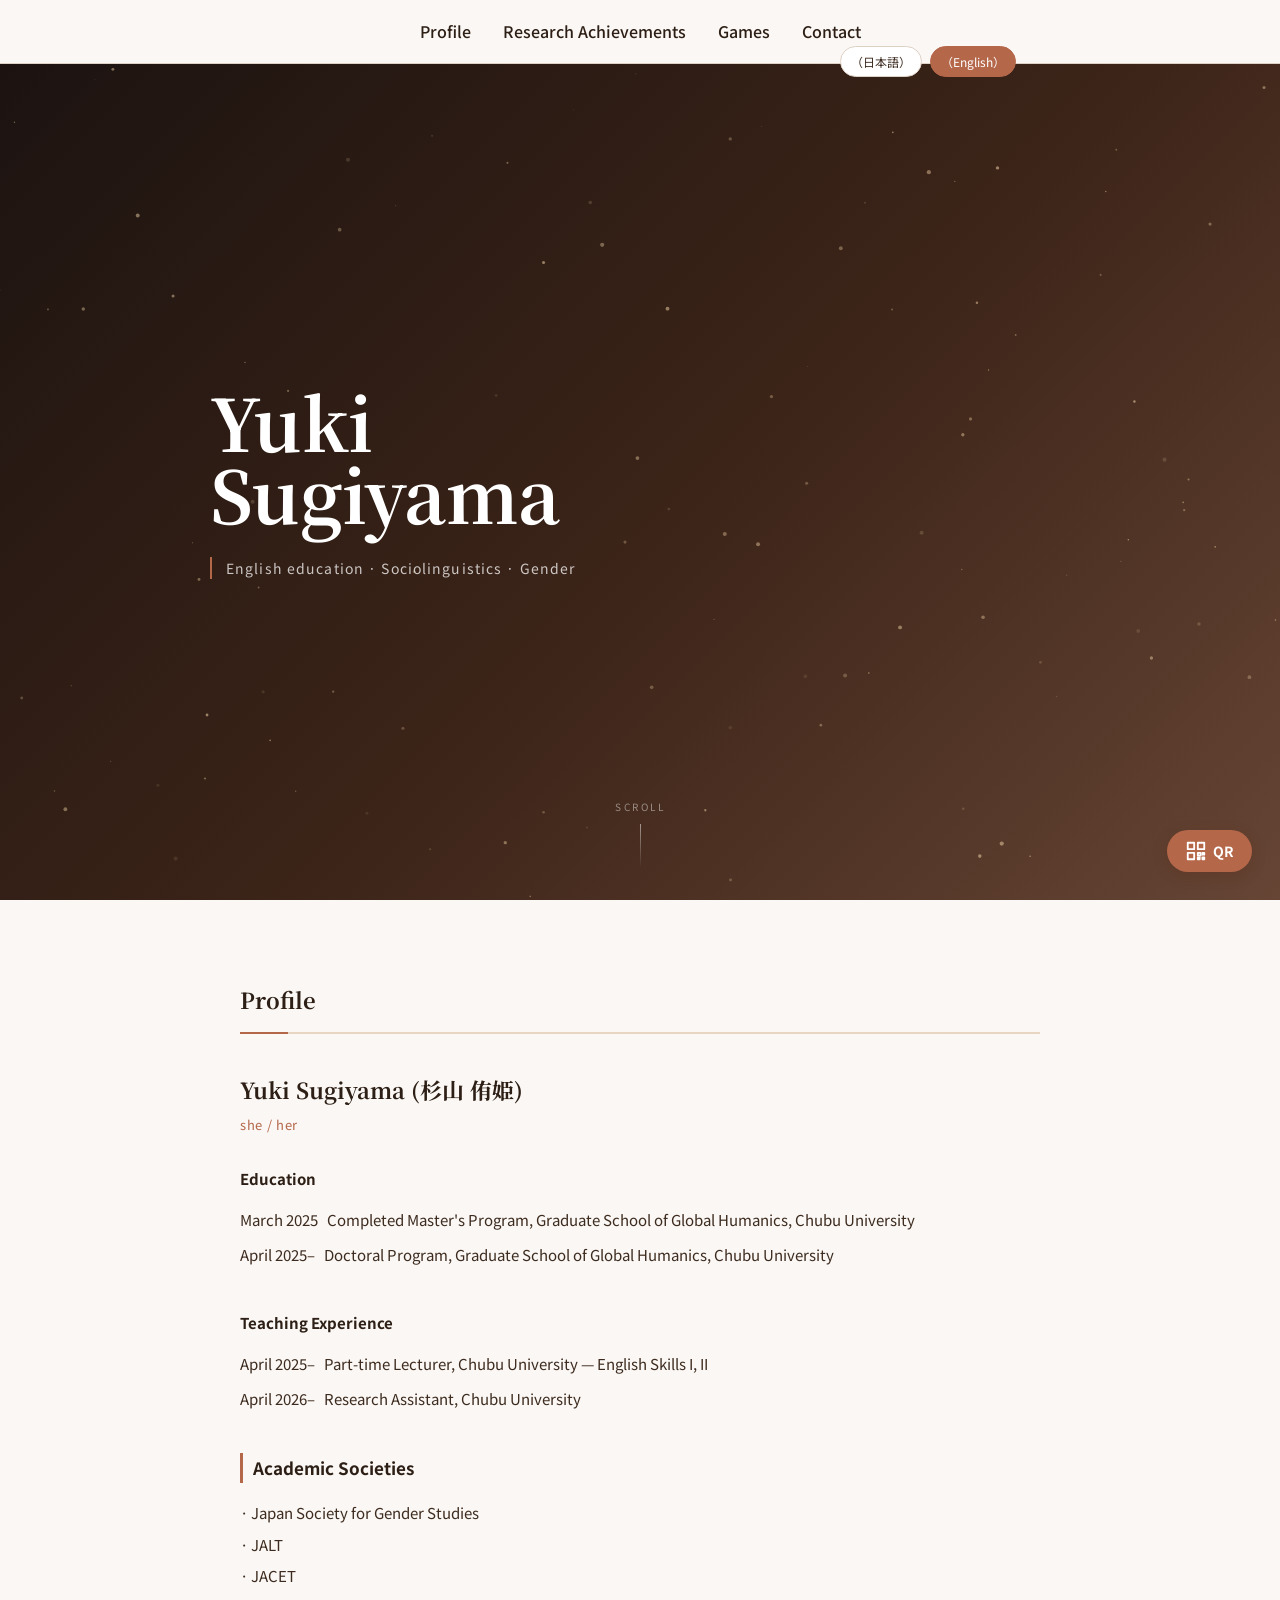
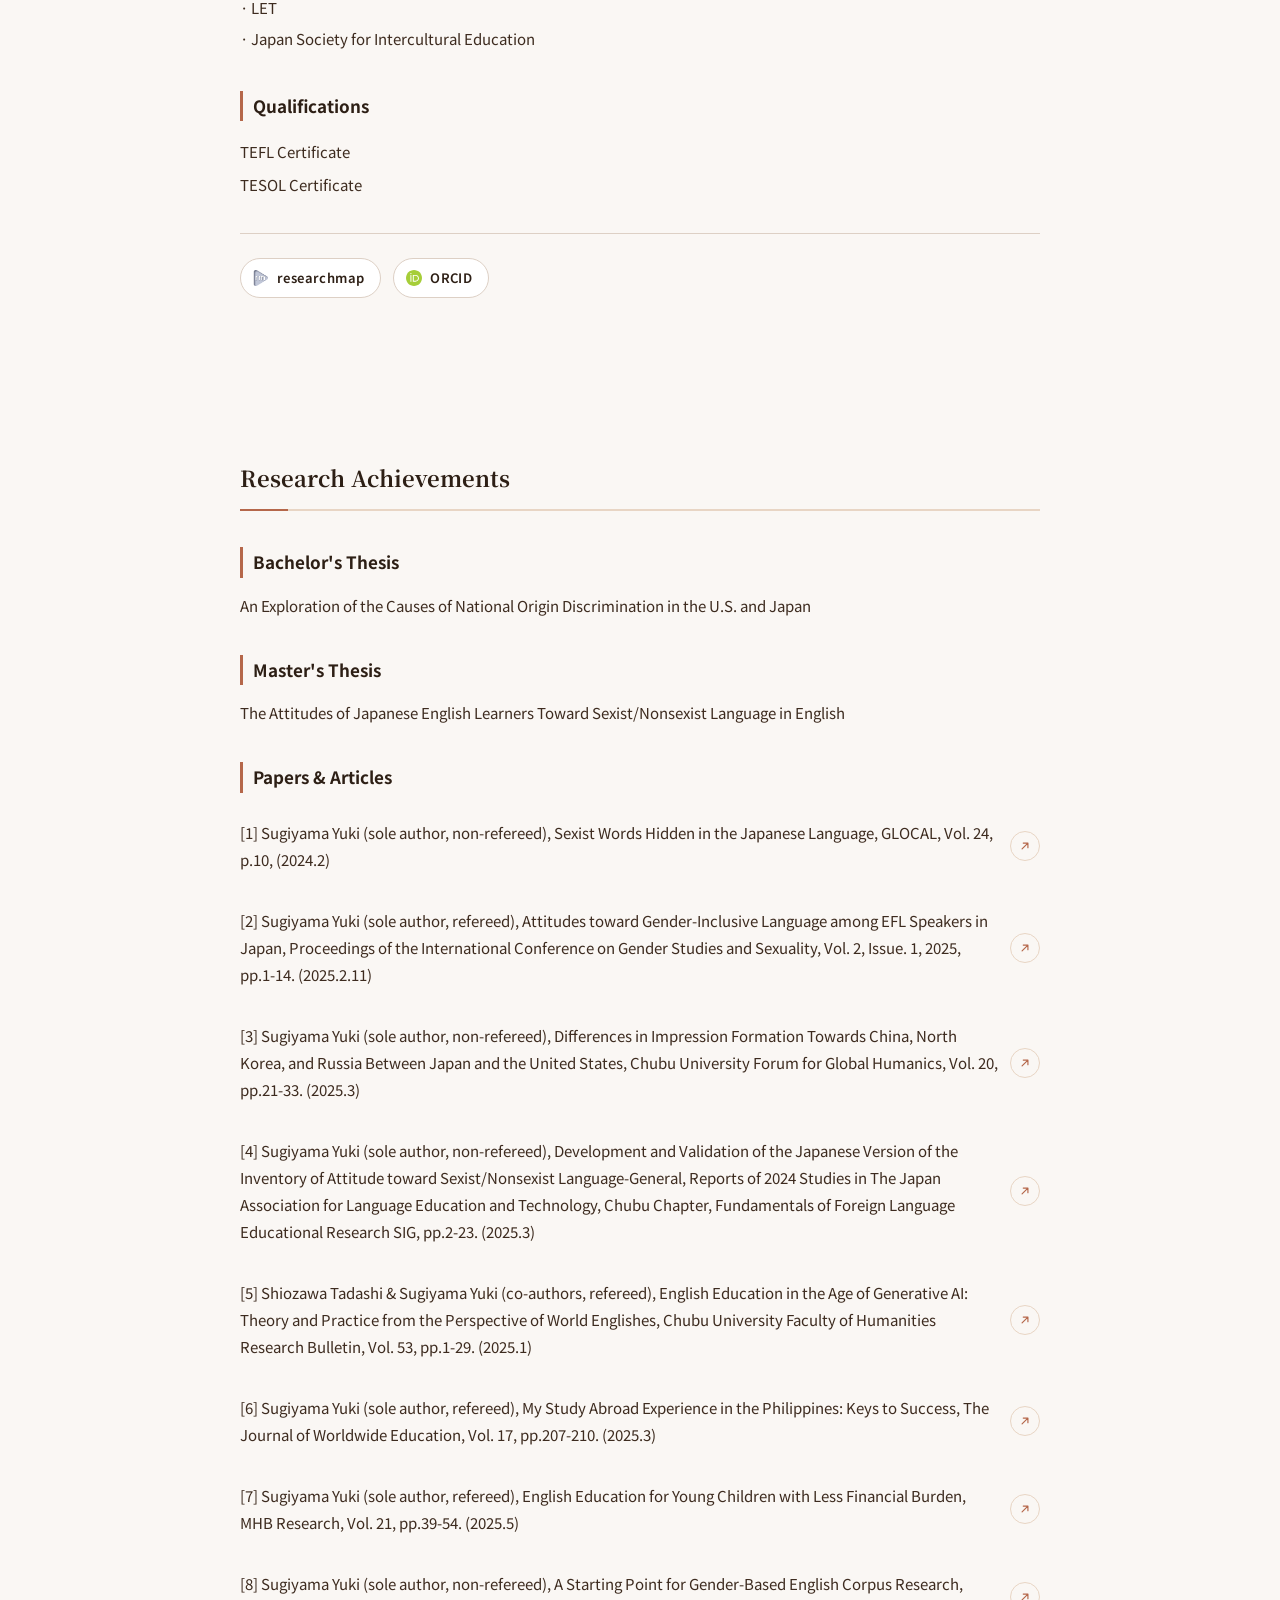
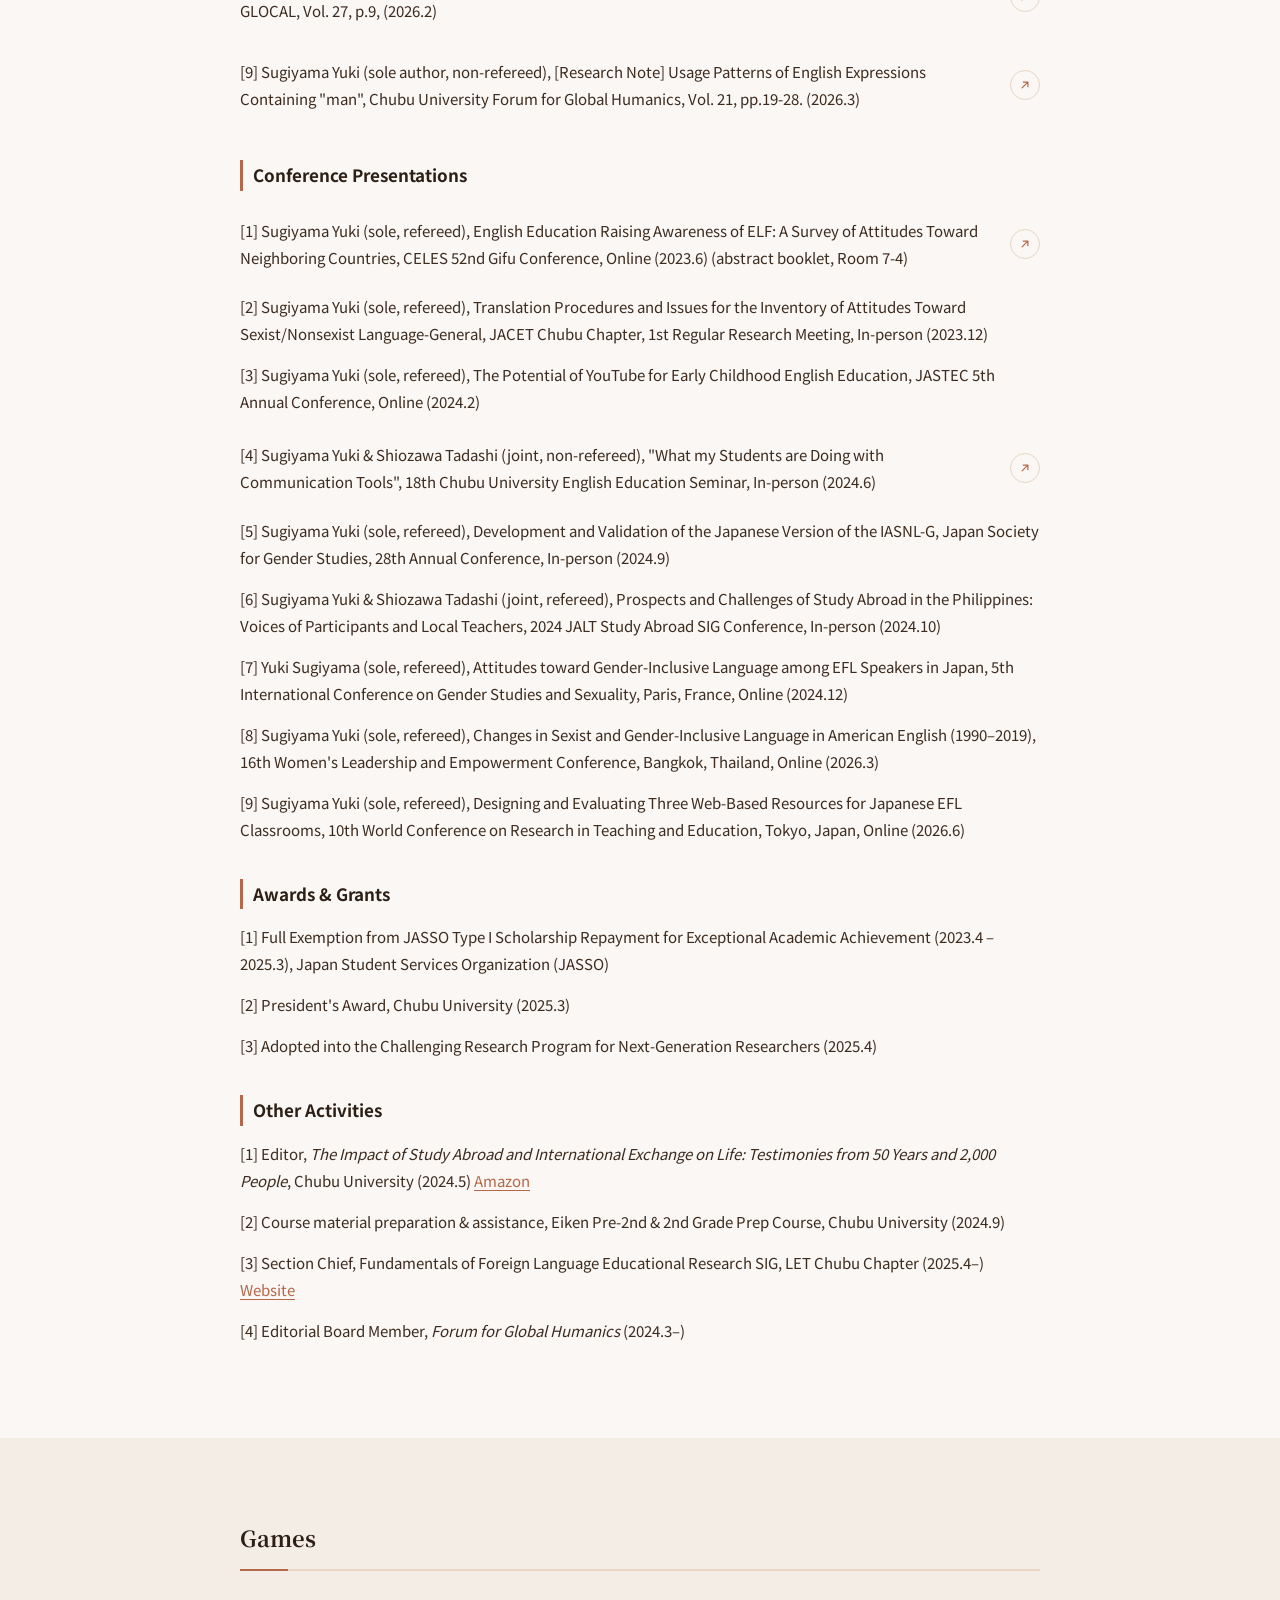
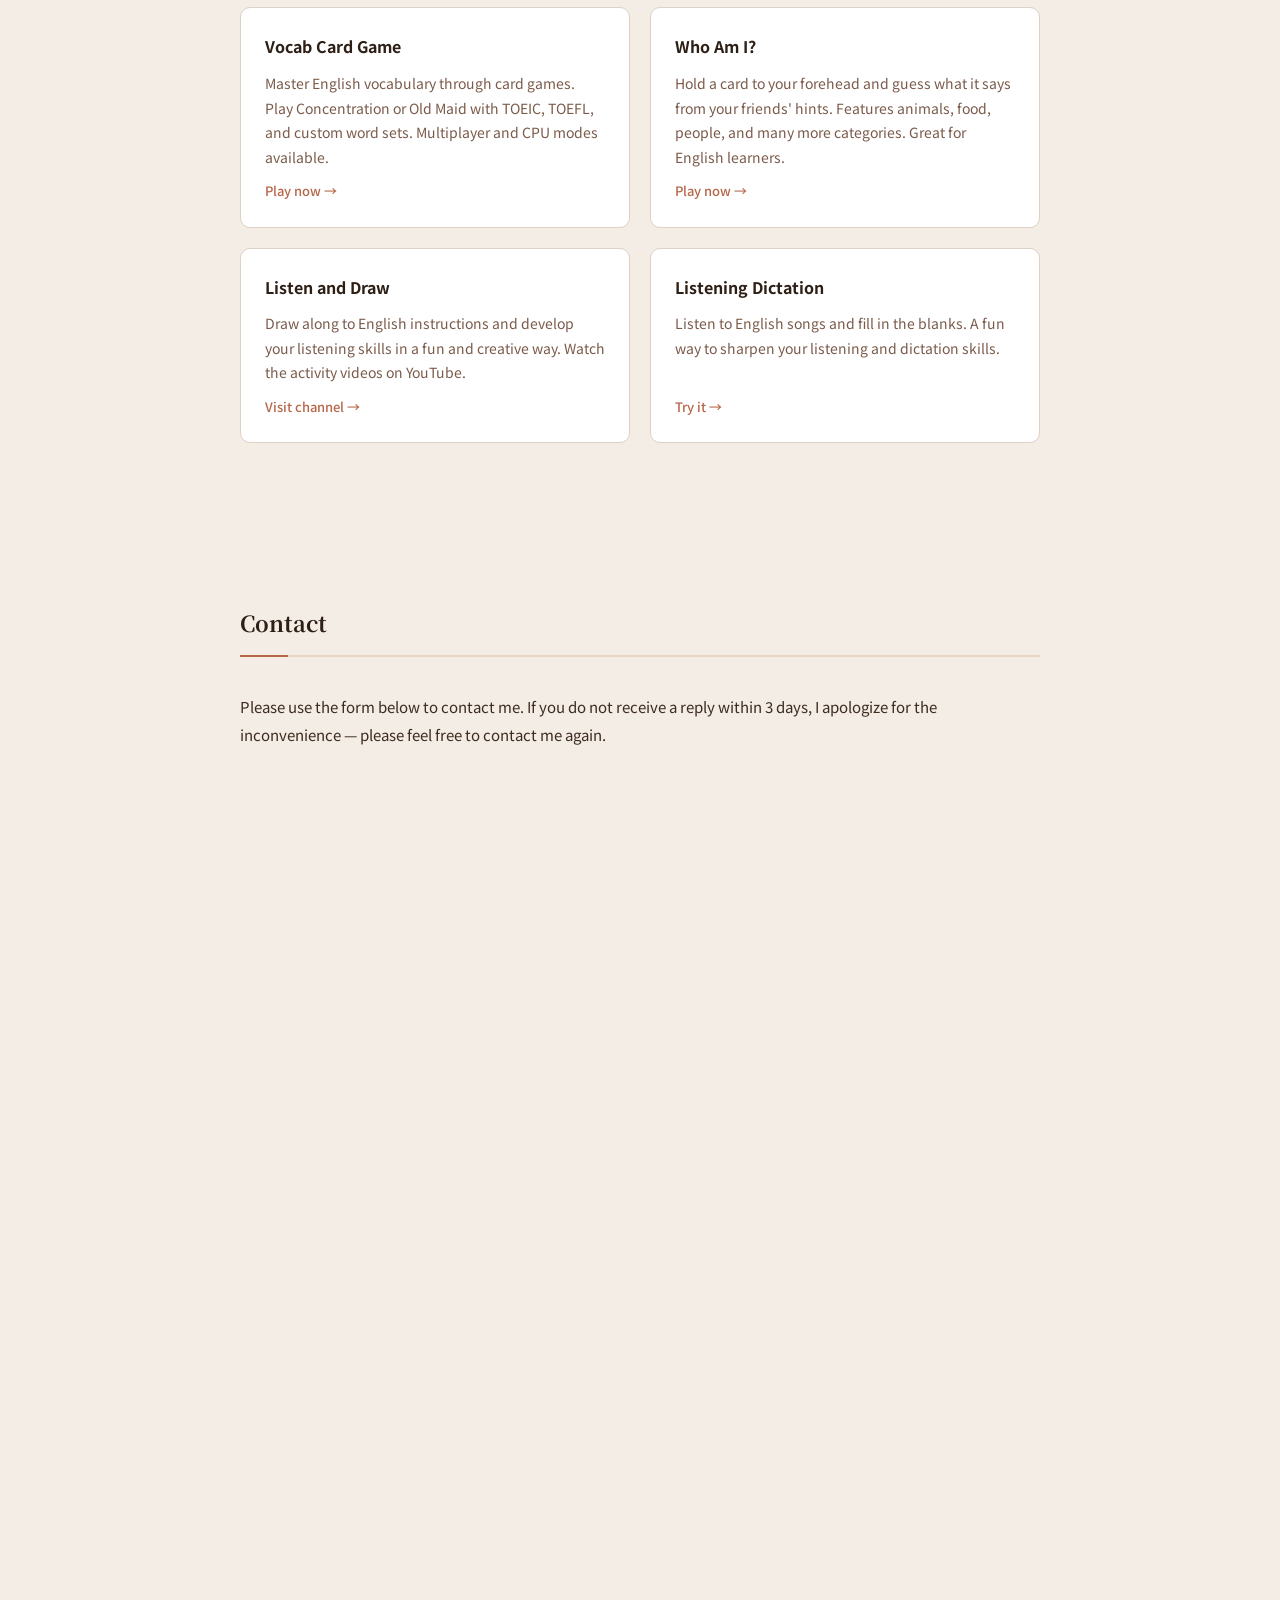
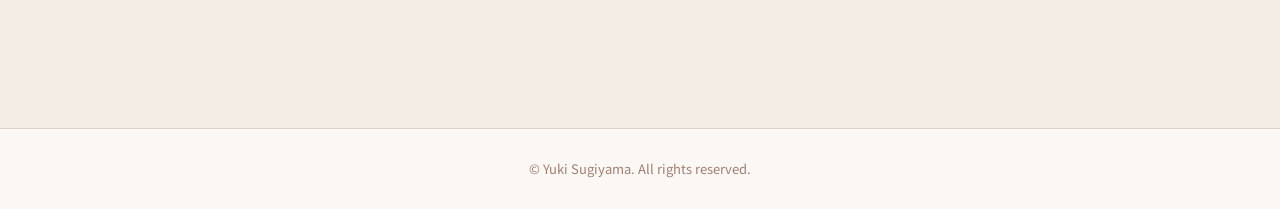
==== commit 61f7fc28: "Shorten editorial board entry Co-Authored-By: Claude Opus 5.5 <noreply@anthropic.com>" ====
--- a/index-en.html
+++ b/index-en.html
@@ -208,7 +208,7 @@
           <a href="https://www.letchubu.org/sig/kiso/" target="_blank" rel="noopener">Website</a>
         </p>
         <p class="research-item">
-          [4] Editorial Board Member, <em>Forum for Global Humanics</em> — Planning, Review & Evaluation, Peer Review (2024.3–)
+          [4] Editorial Board Member, <em>Forum for Global Humanics</em> (2024.3–)
         </p>
 
       </div>
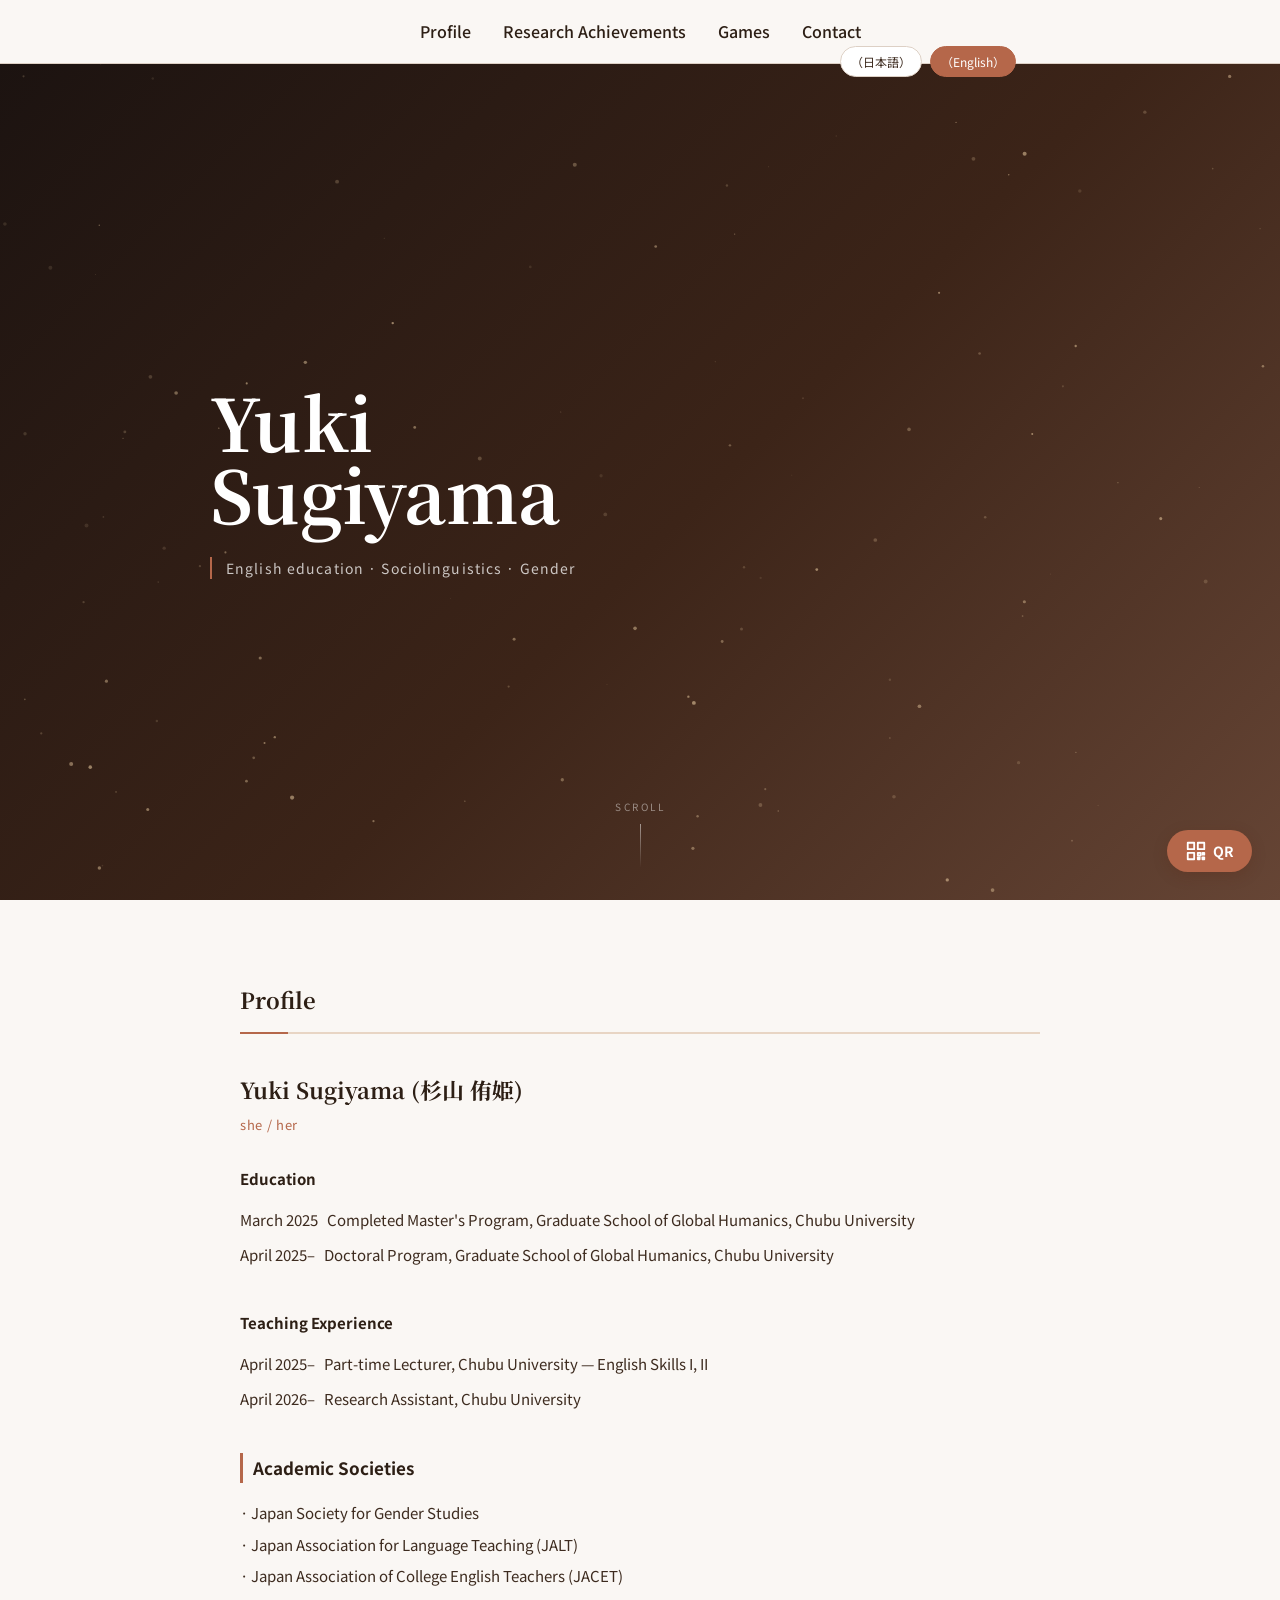
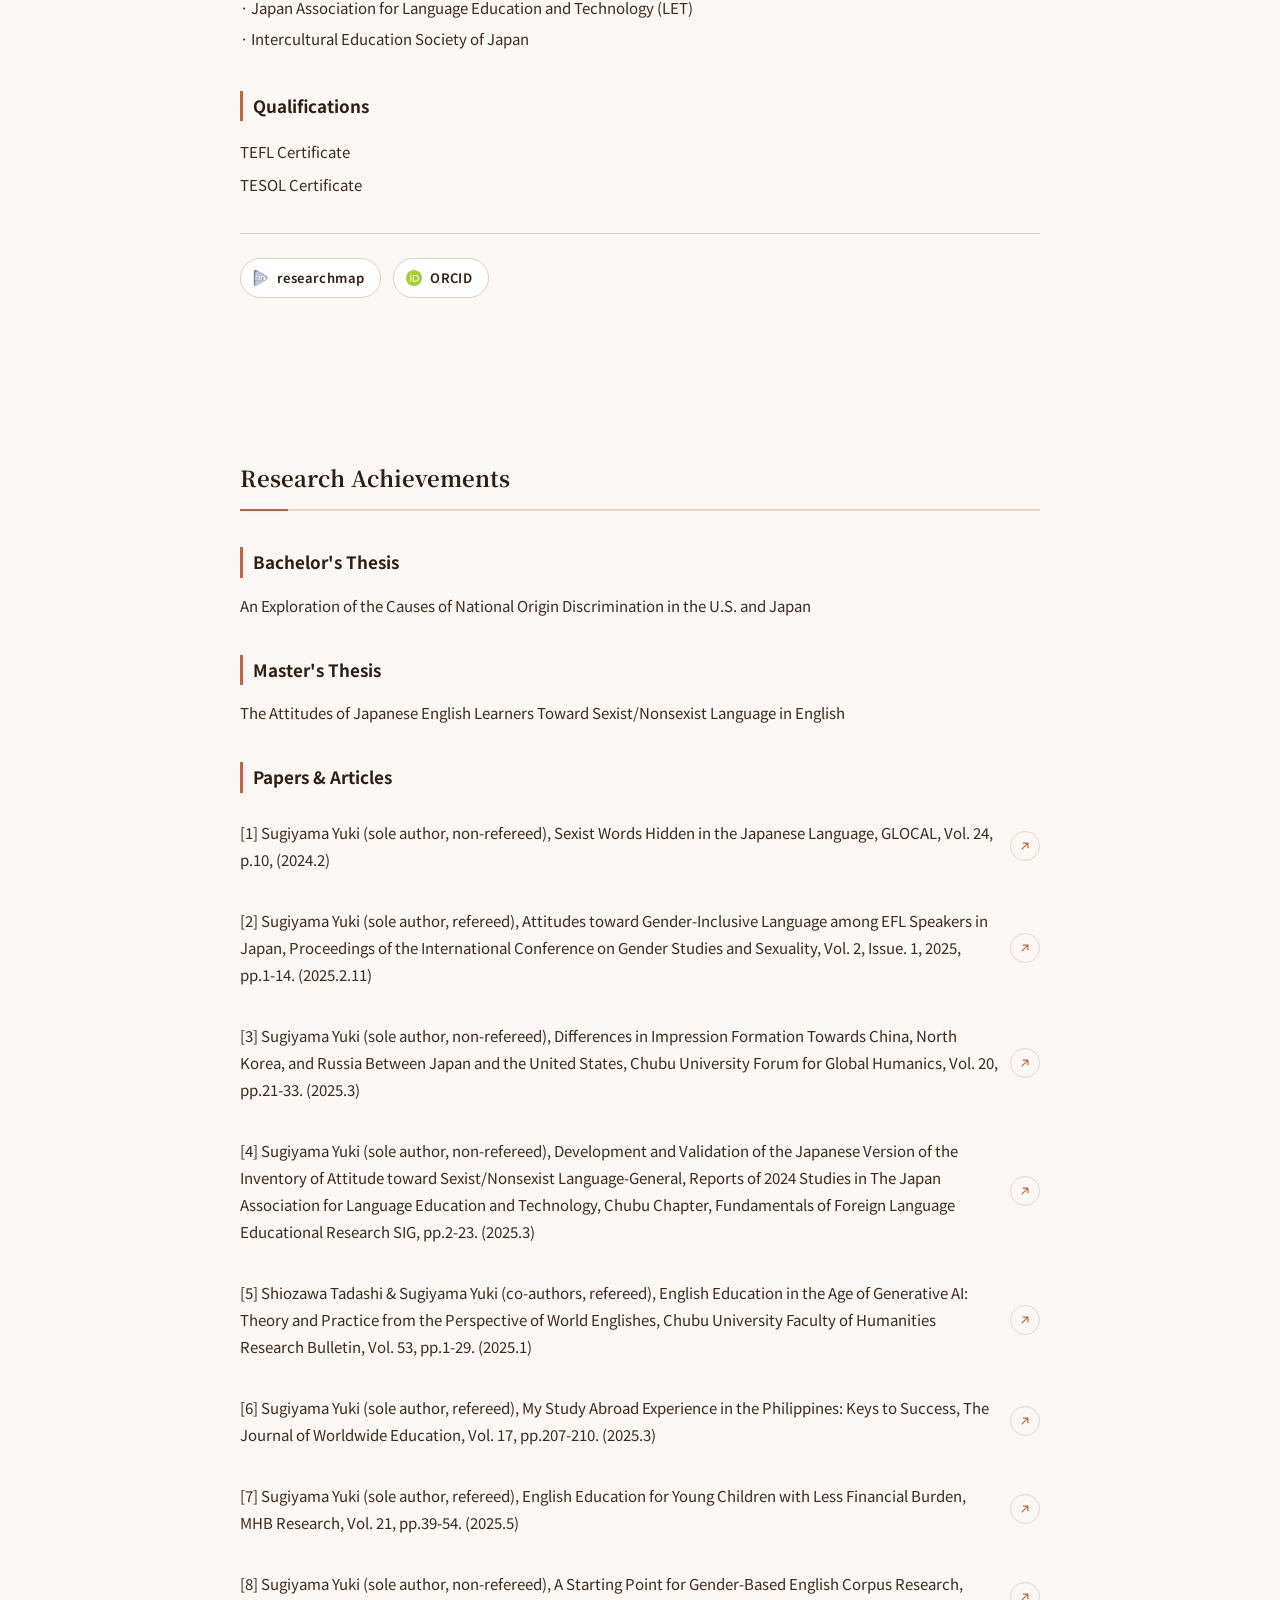
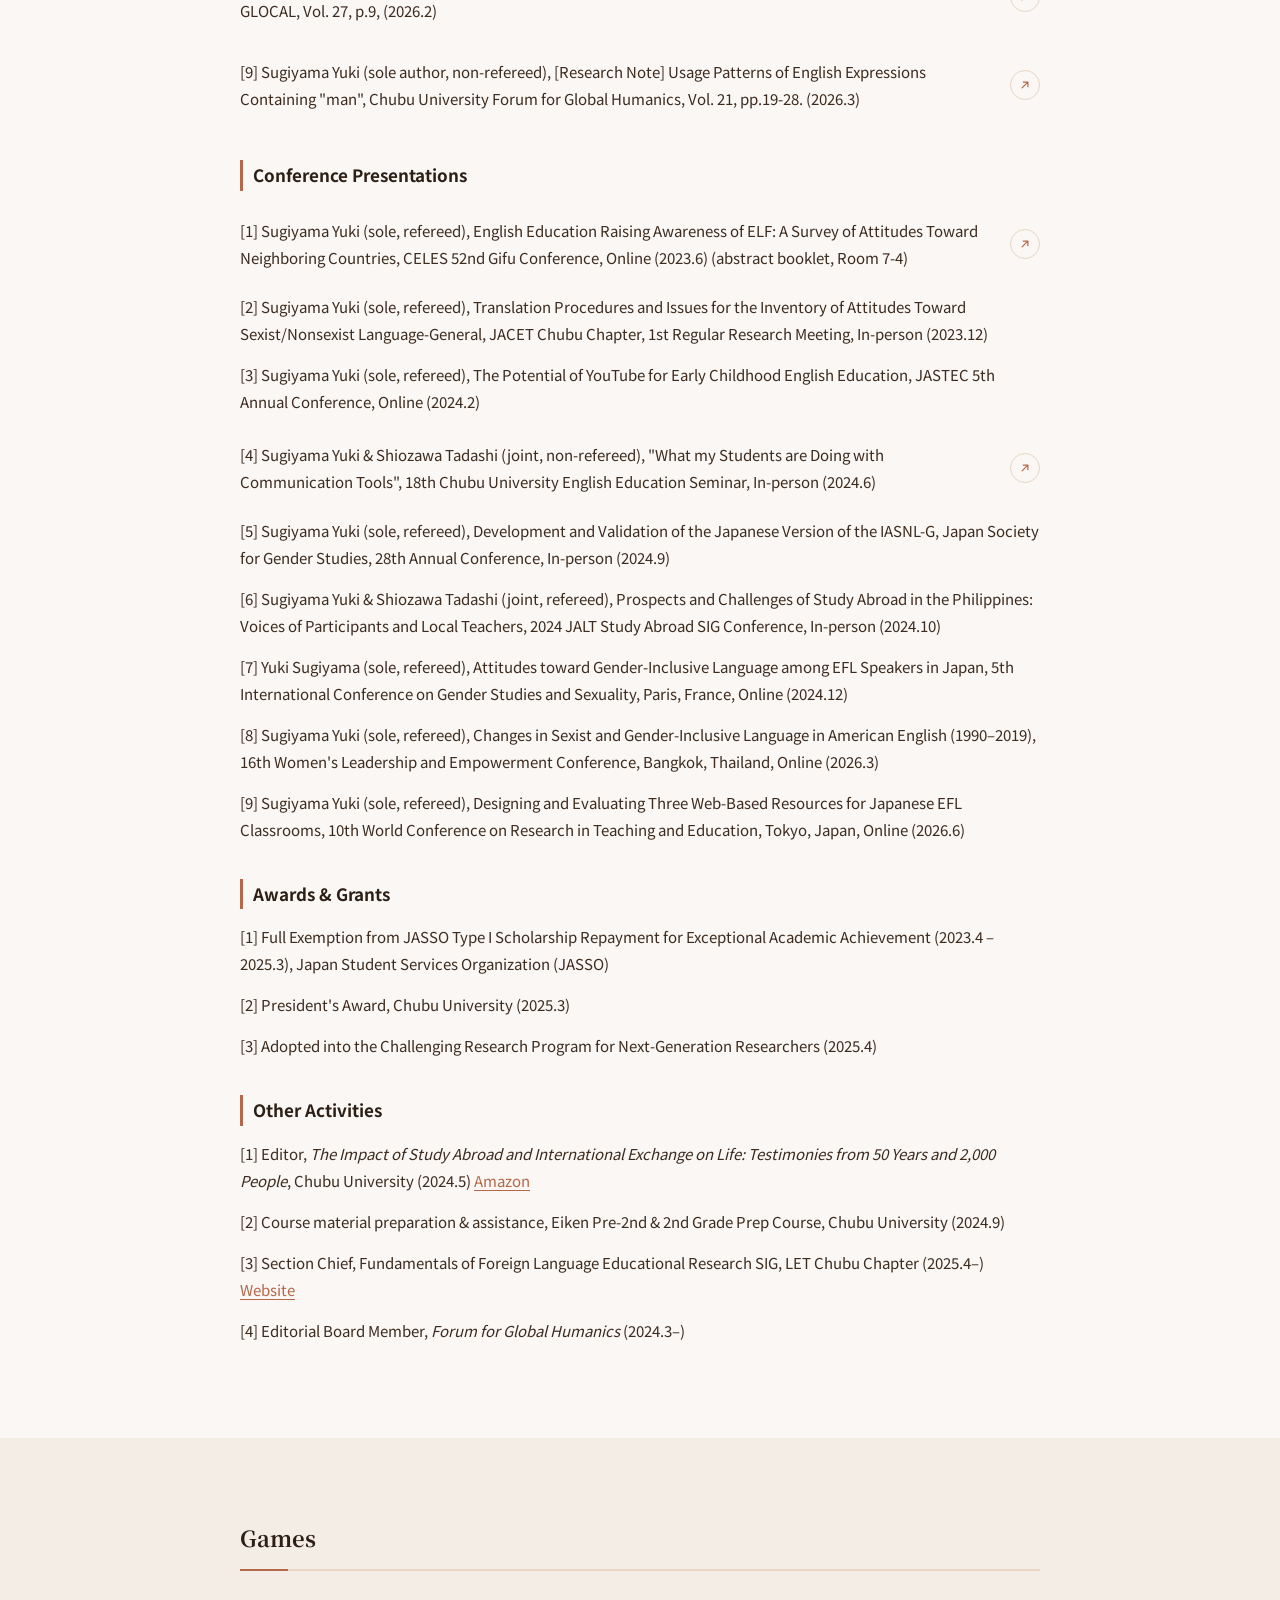
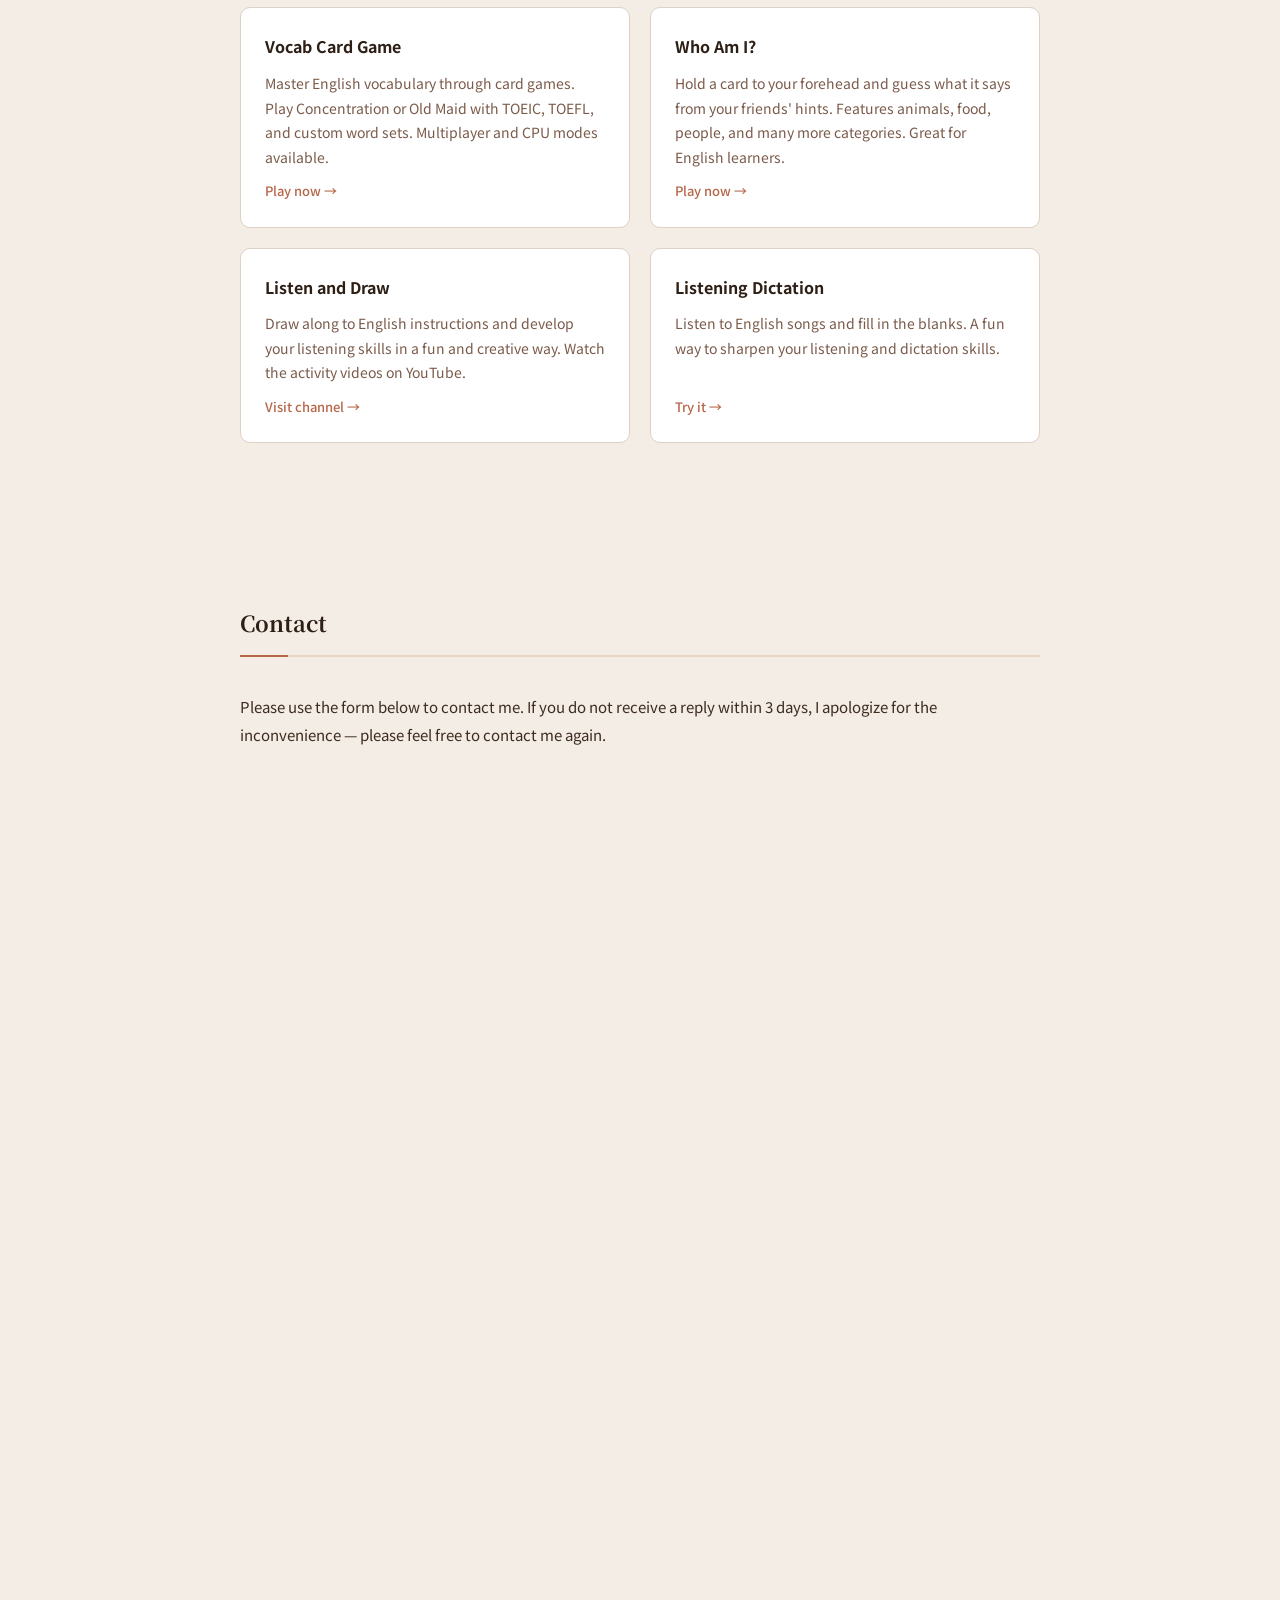
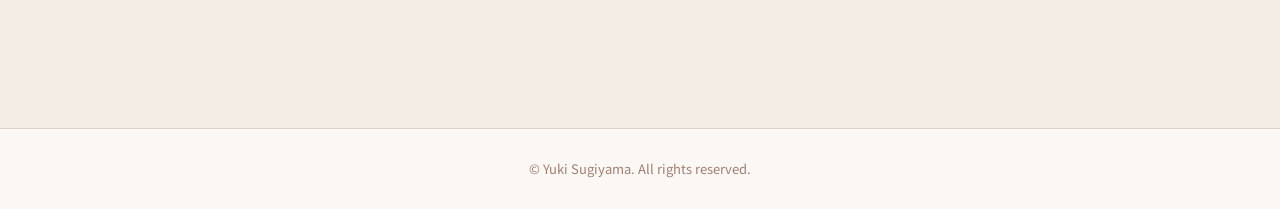
==== commit 880cbe85: "Spell out academic society names with abbreviations Co-Authored-By: Claude Opus 5.5 <noreply@anthrop" ====
--- a/index-en.html
+++ b/index-en.html
@@ -79,10 +79,10 @@
         <h3 class="sub-title">Academic Societies</h3>
         <p class="society-list">
           · Japan Society for Gender Studies<br>
-          · JALT<br>
-          · JACET<br>
-          · LET<br>
-          · Japan Society for Intercultural Education
+          · Japan Association for Language Teaching (JALT)<br>
+          · Japan Association of College English Teachers (JACET)<br>
+          · Japan Association for Language Education and Technology (LET)<br>
+          · Intercultural Education Society of Japan
         </p>
 
         <h3 class="sub-title">Qualifications</h3>
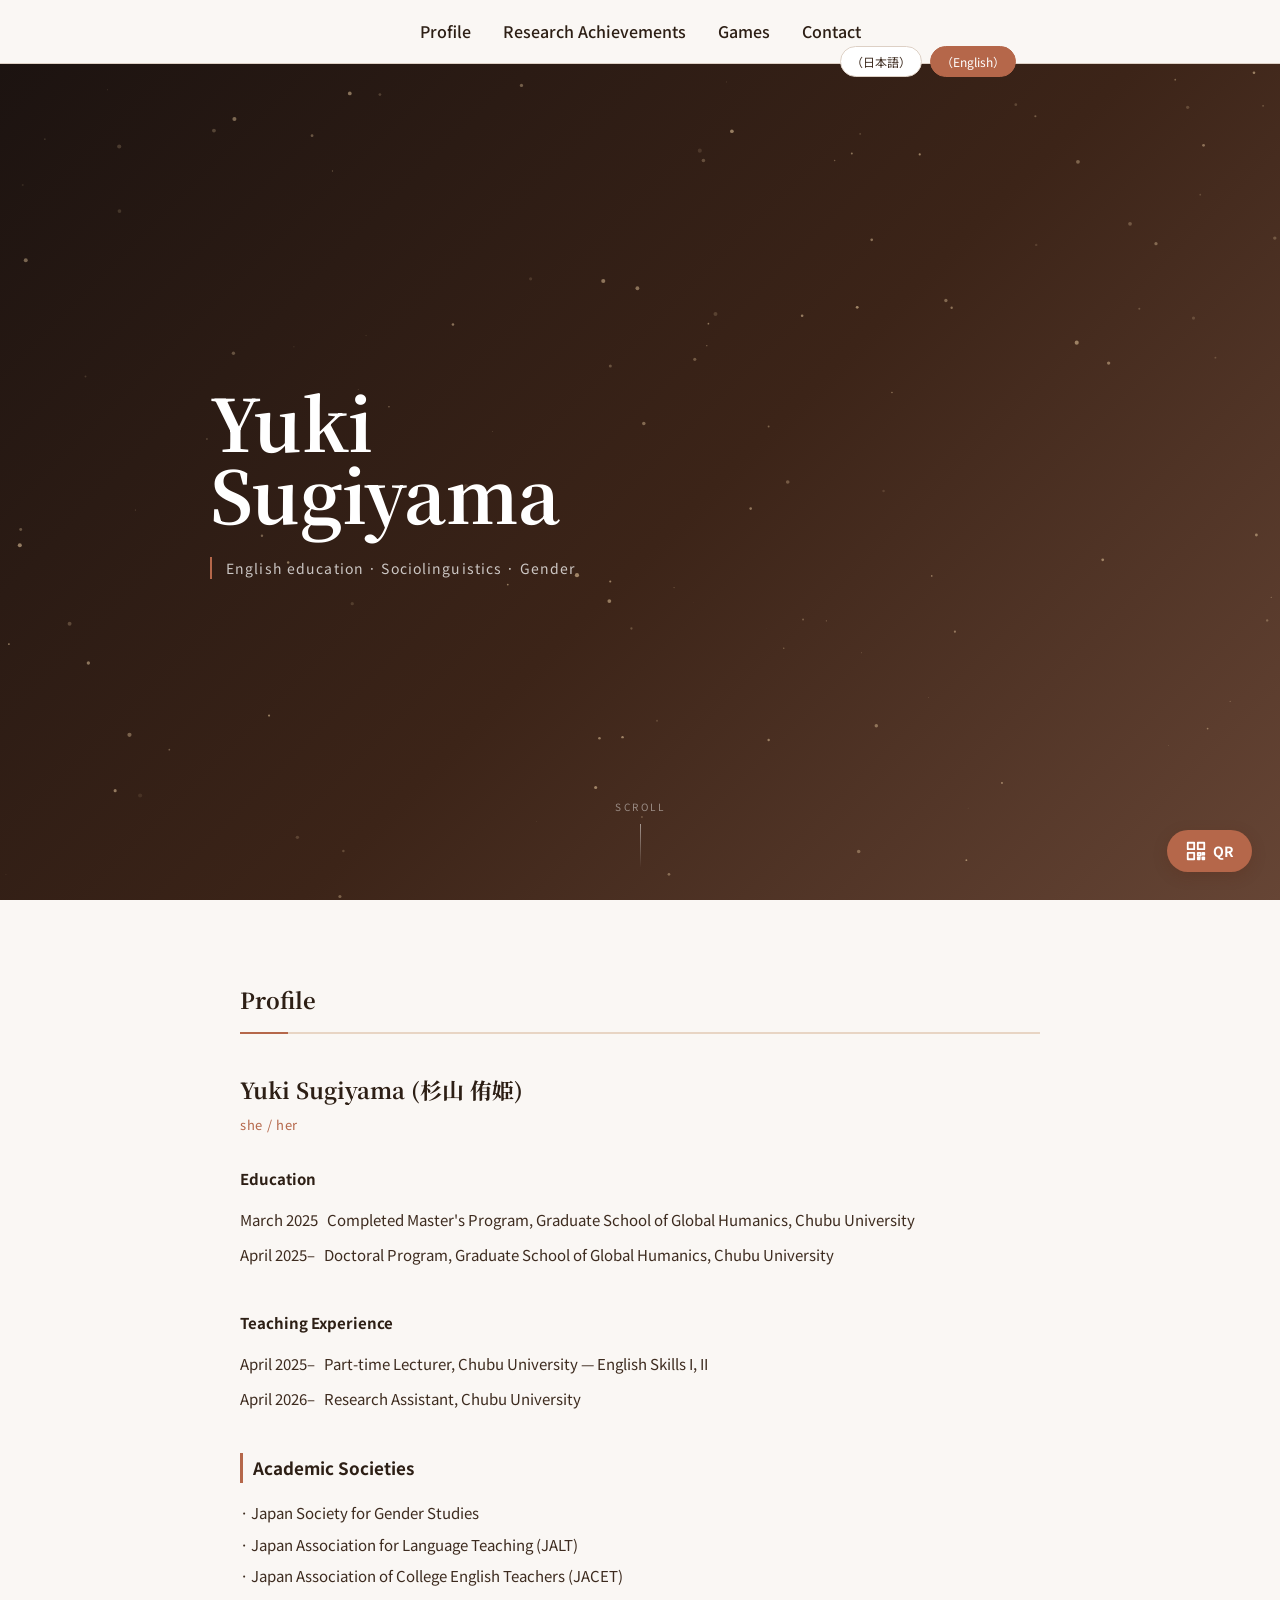
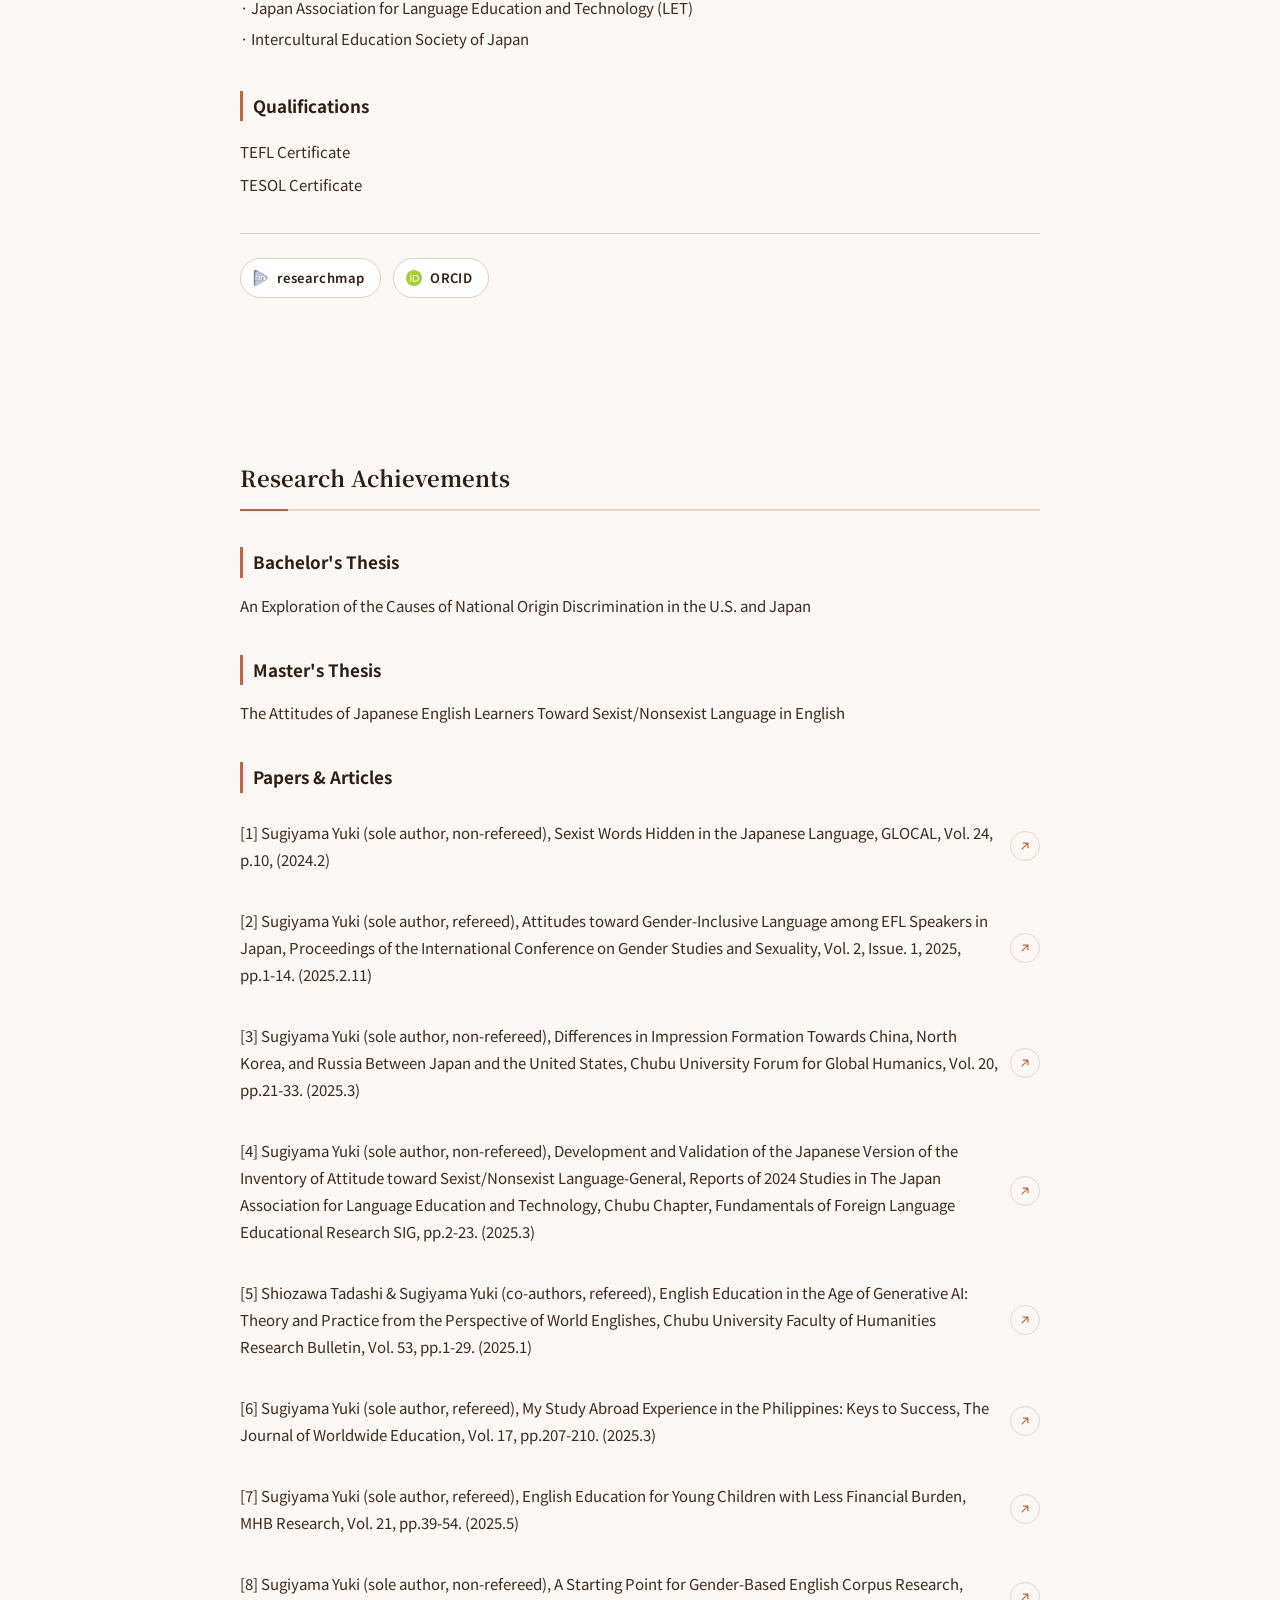
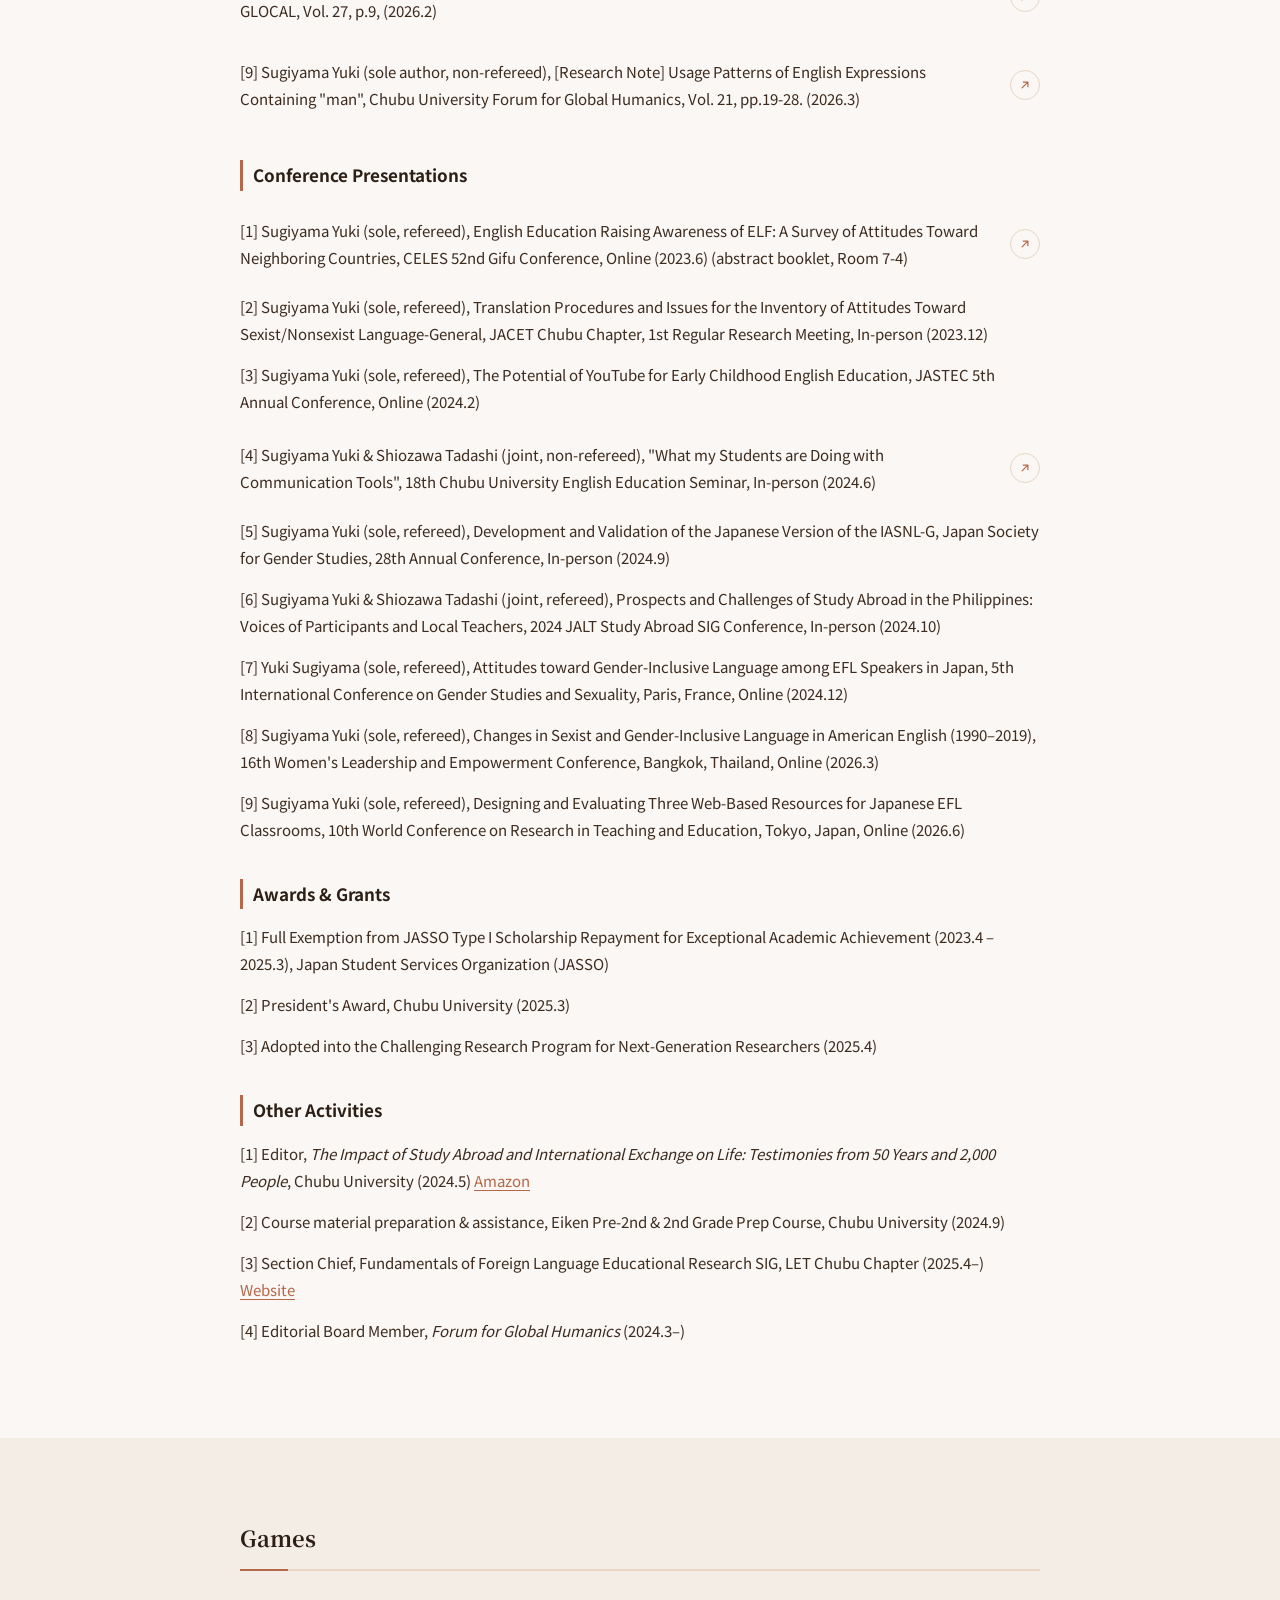
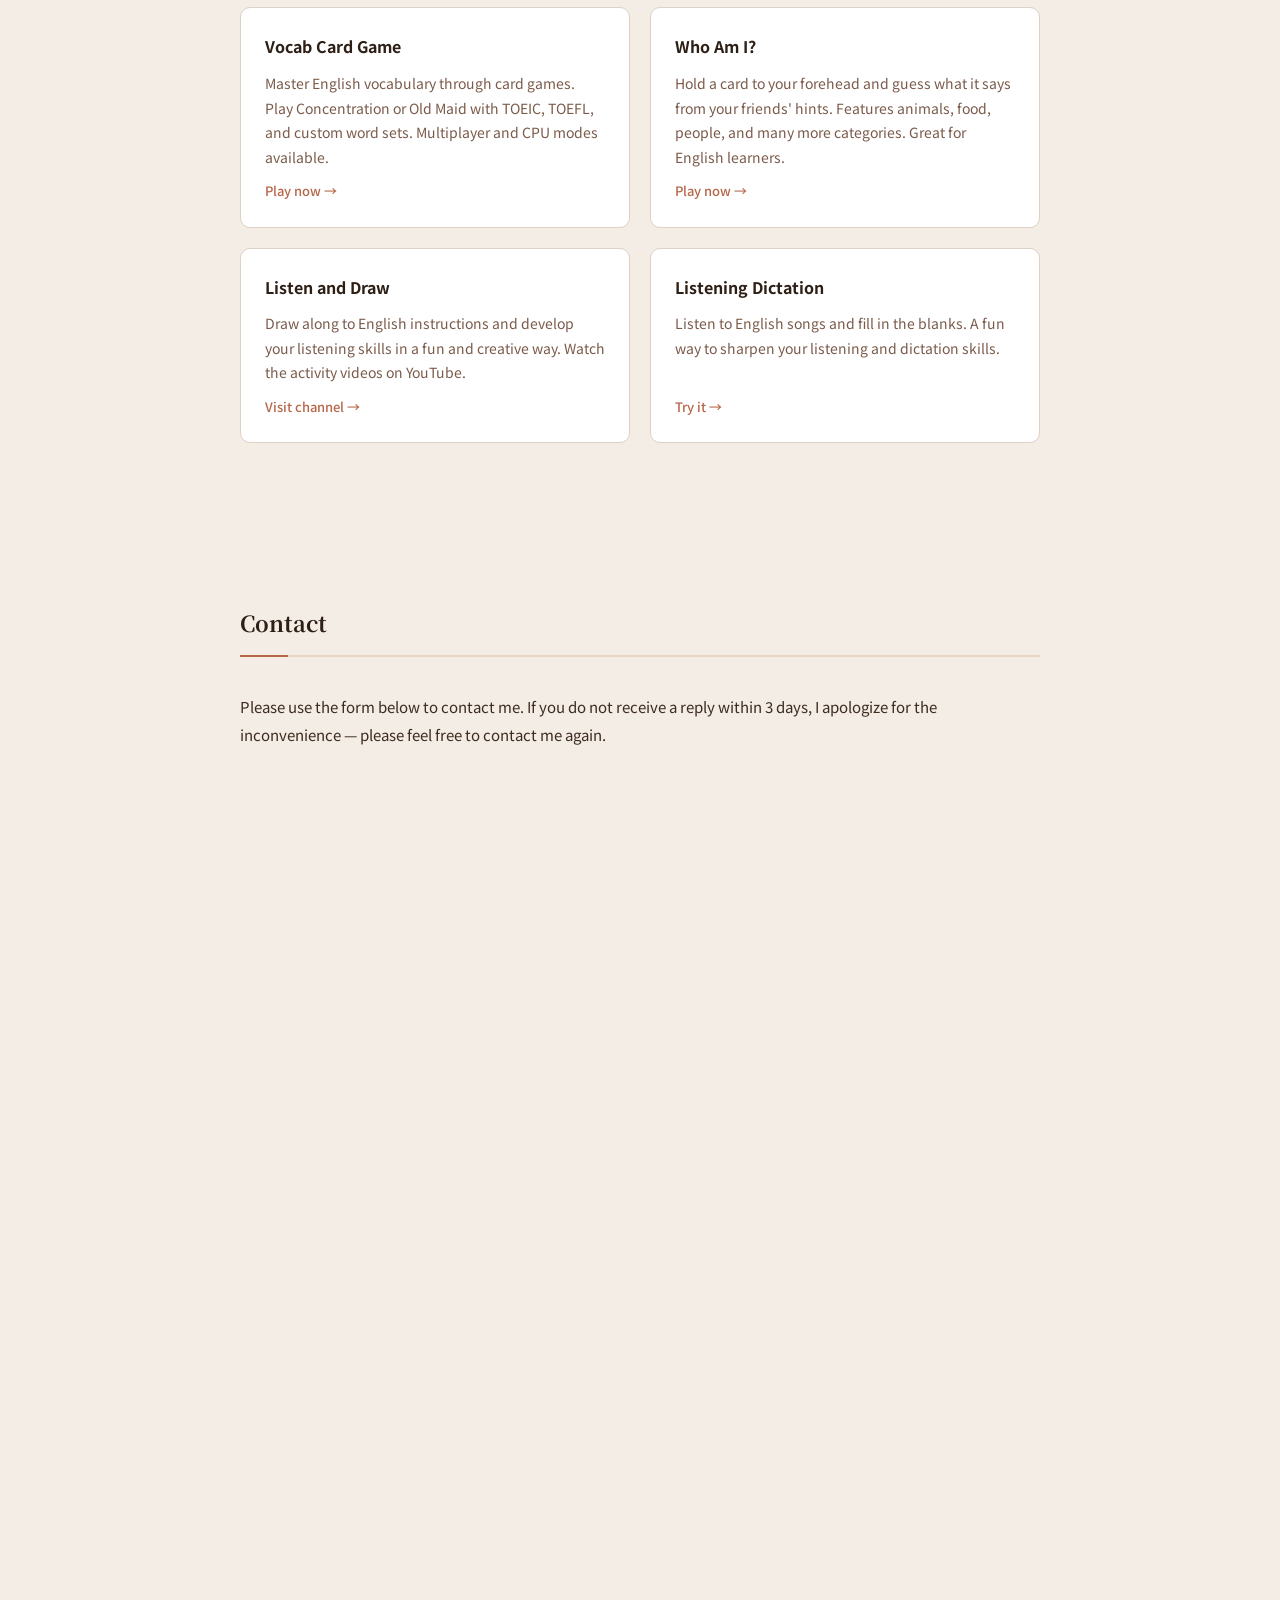
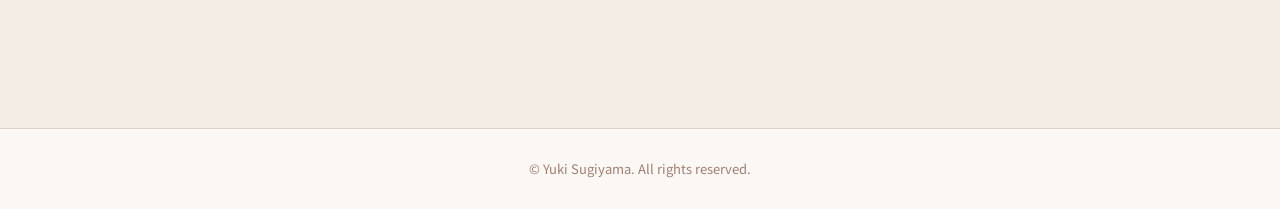
==== commit f15d5460: "Update Who Am I game URL Co-Authored-By: Claude Opus 5.5 <noreply@anthropic.com>" ====
--- a/index-en.html
+++ b/index-en.html
@@ -224,7 +224,7 @@
             <p class="game-card-desc">Master English vocabulary through card games. Play Concentration or Old Maid with TOEIC, TOEFL, and custom word sets. Multiplayer and CPU modes available.</p>
             <p class="game-card-link">Play now →</p>
           </div>
-          <div class="game-card" data-url="https://who-am-i-game.elmon.workers.dev/">
+          <div class="game-card" data-url="https://whoami.elmon.workers.dev/">
             <p class="game-card-title">Who Am I?</p>
             <p class="game-card-desc">Hold a card to your forehead and guess what it says from your friends' hints. Features animals, food, people, and many more categories. Great for English learners.</p>
             <p class="game-card-link">Play now →</p>
